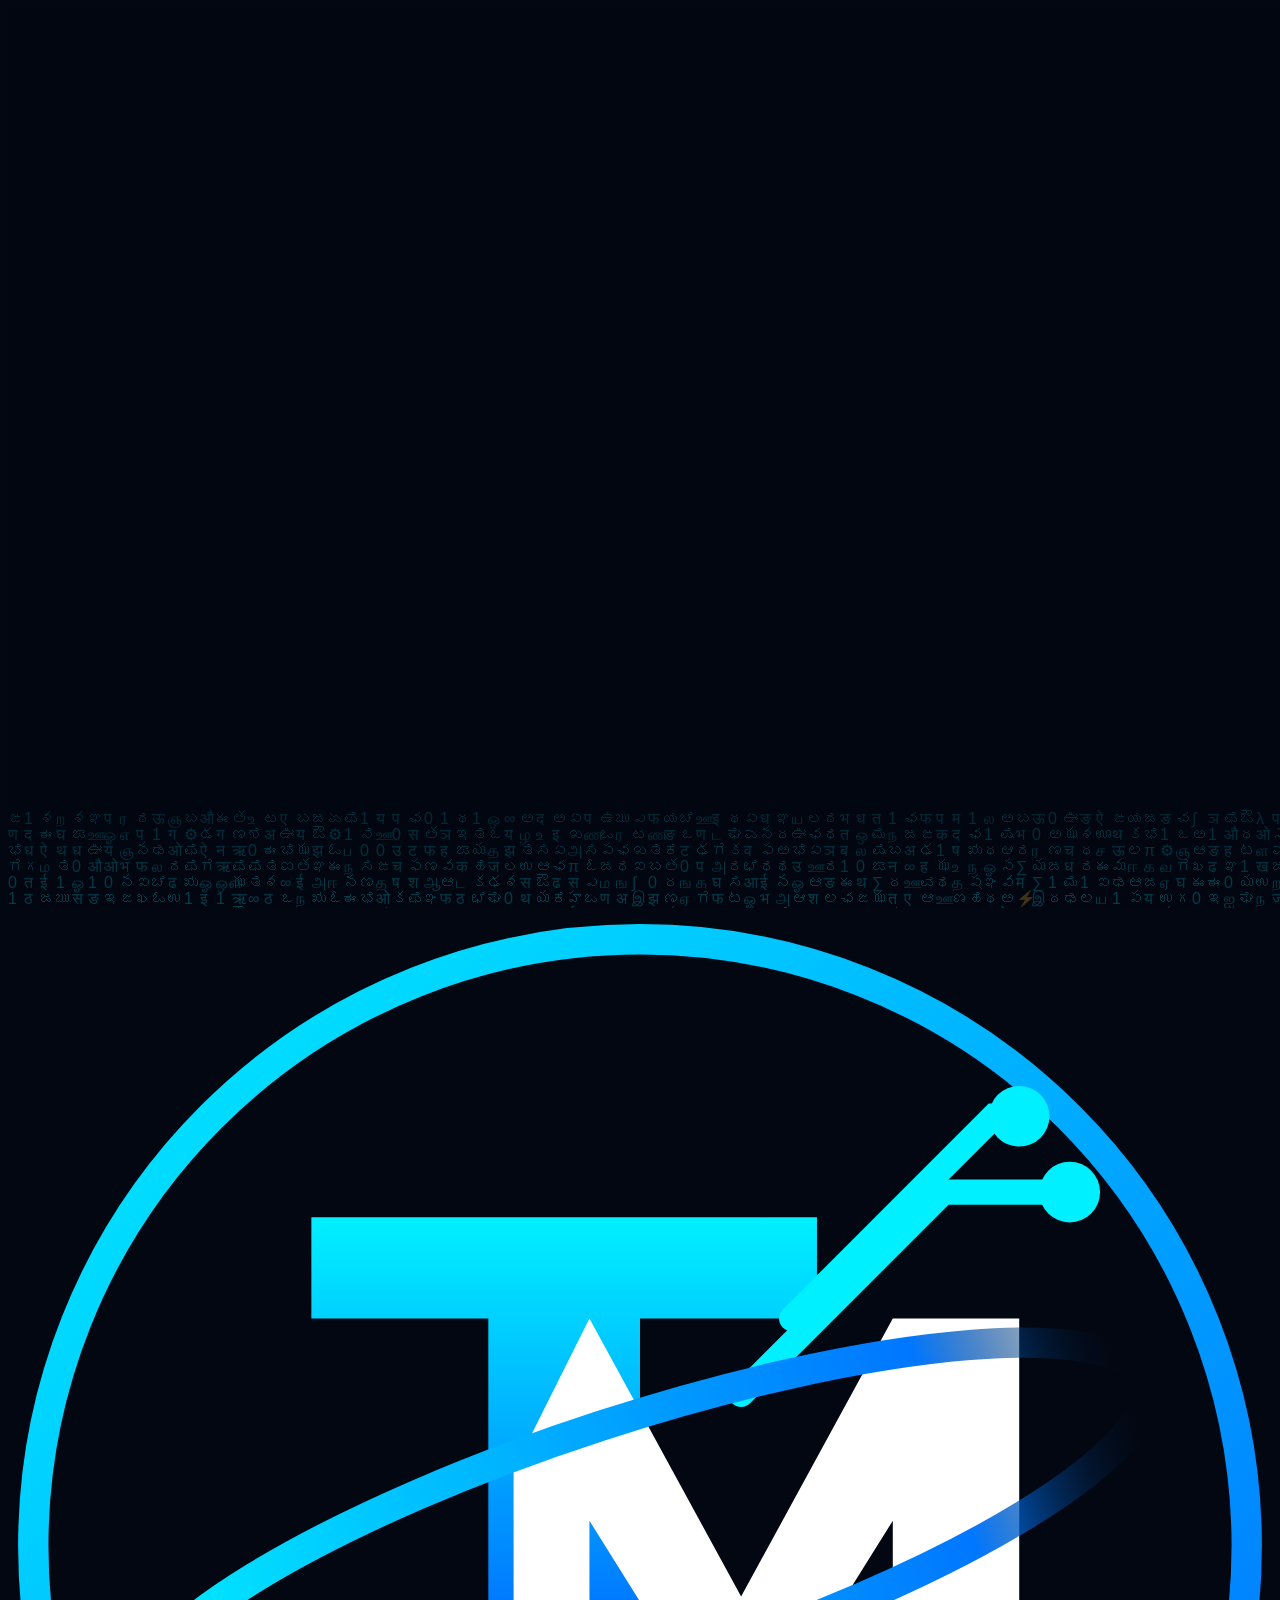
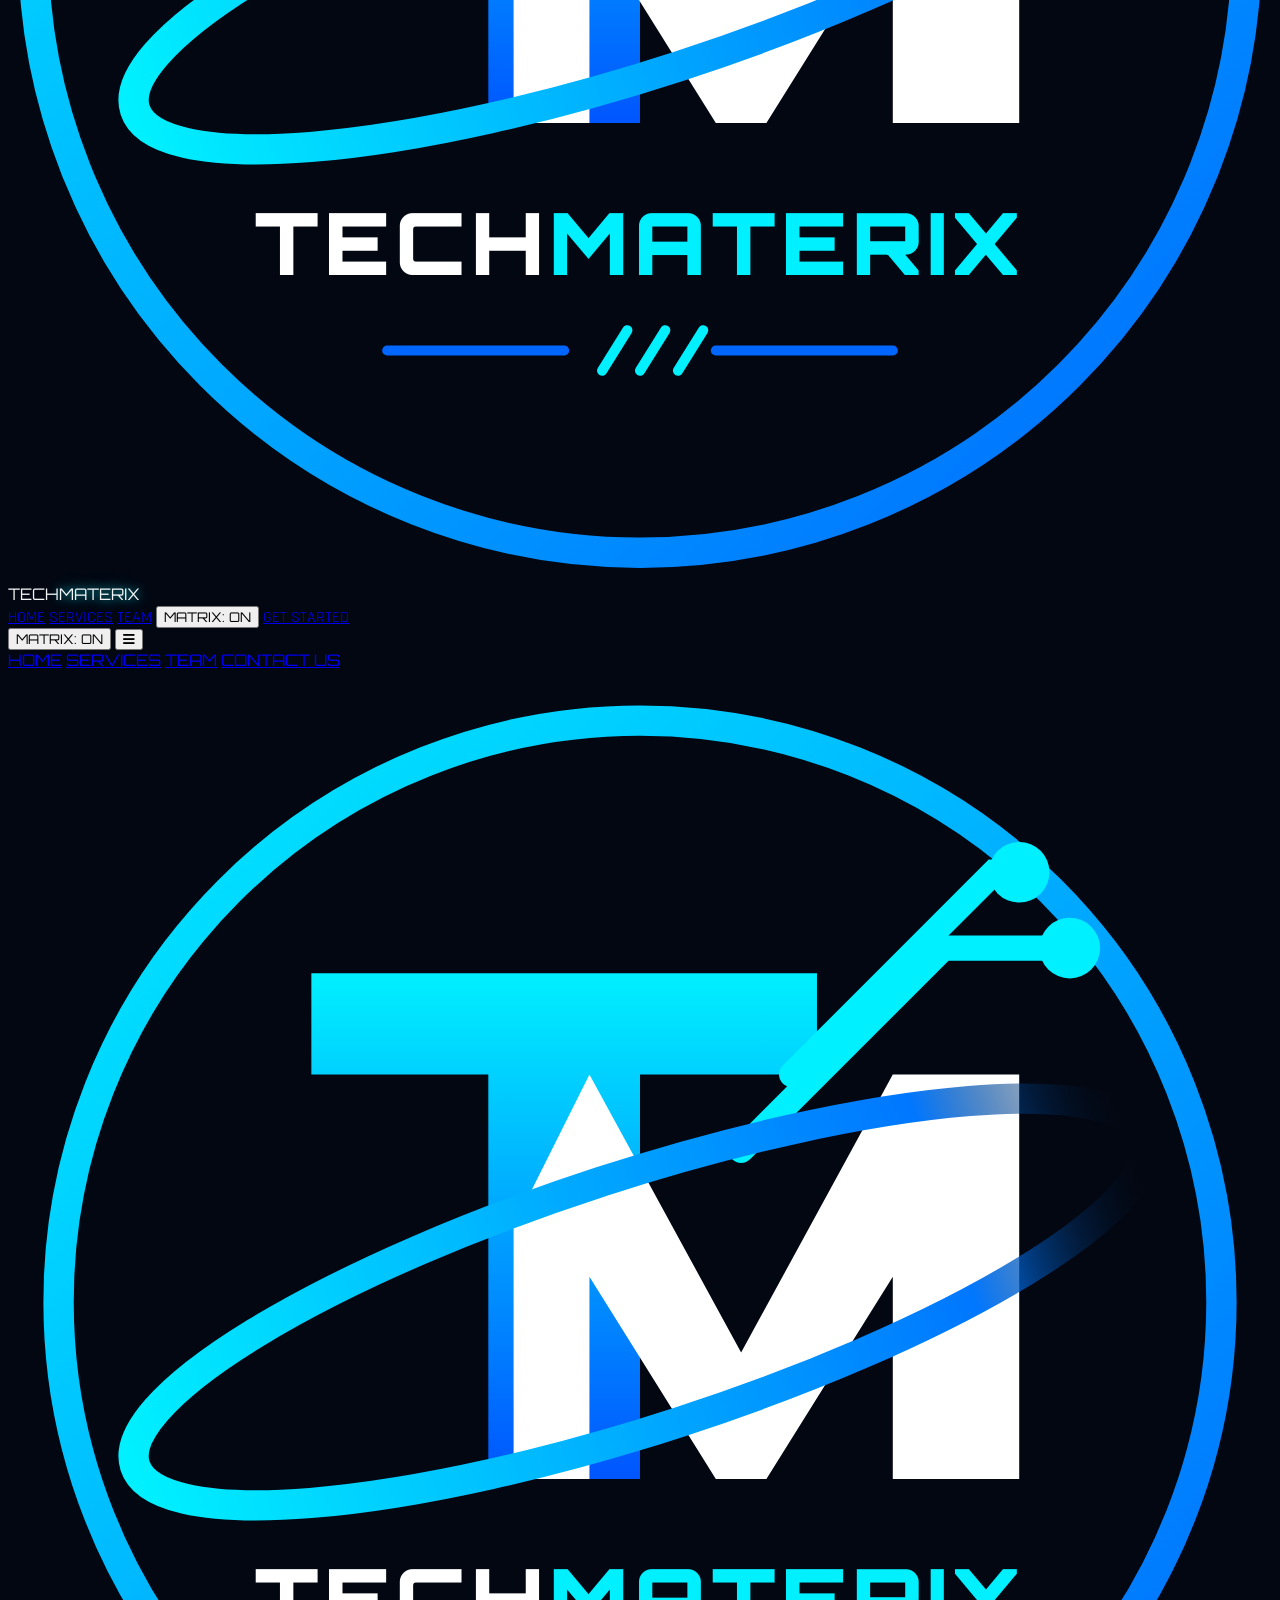
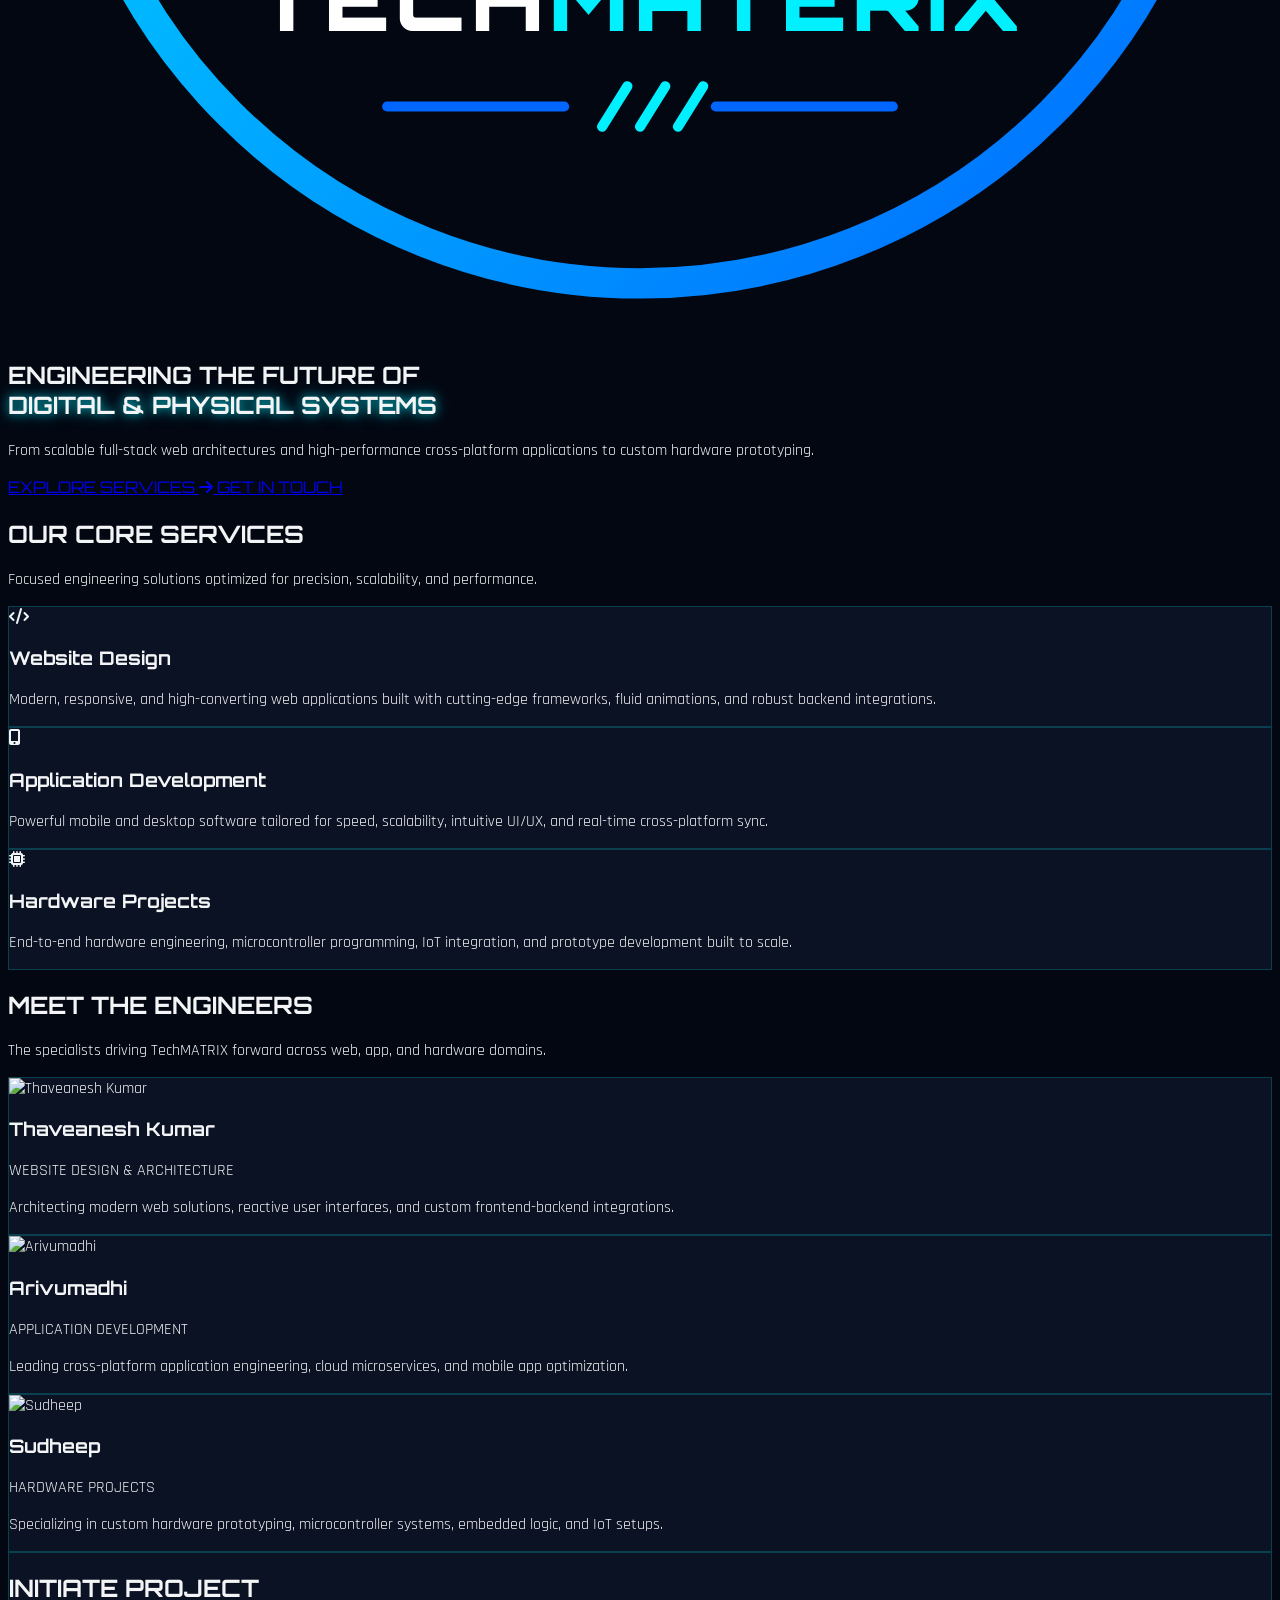
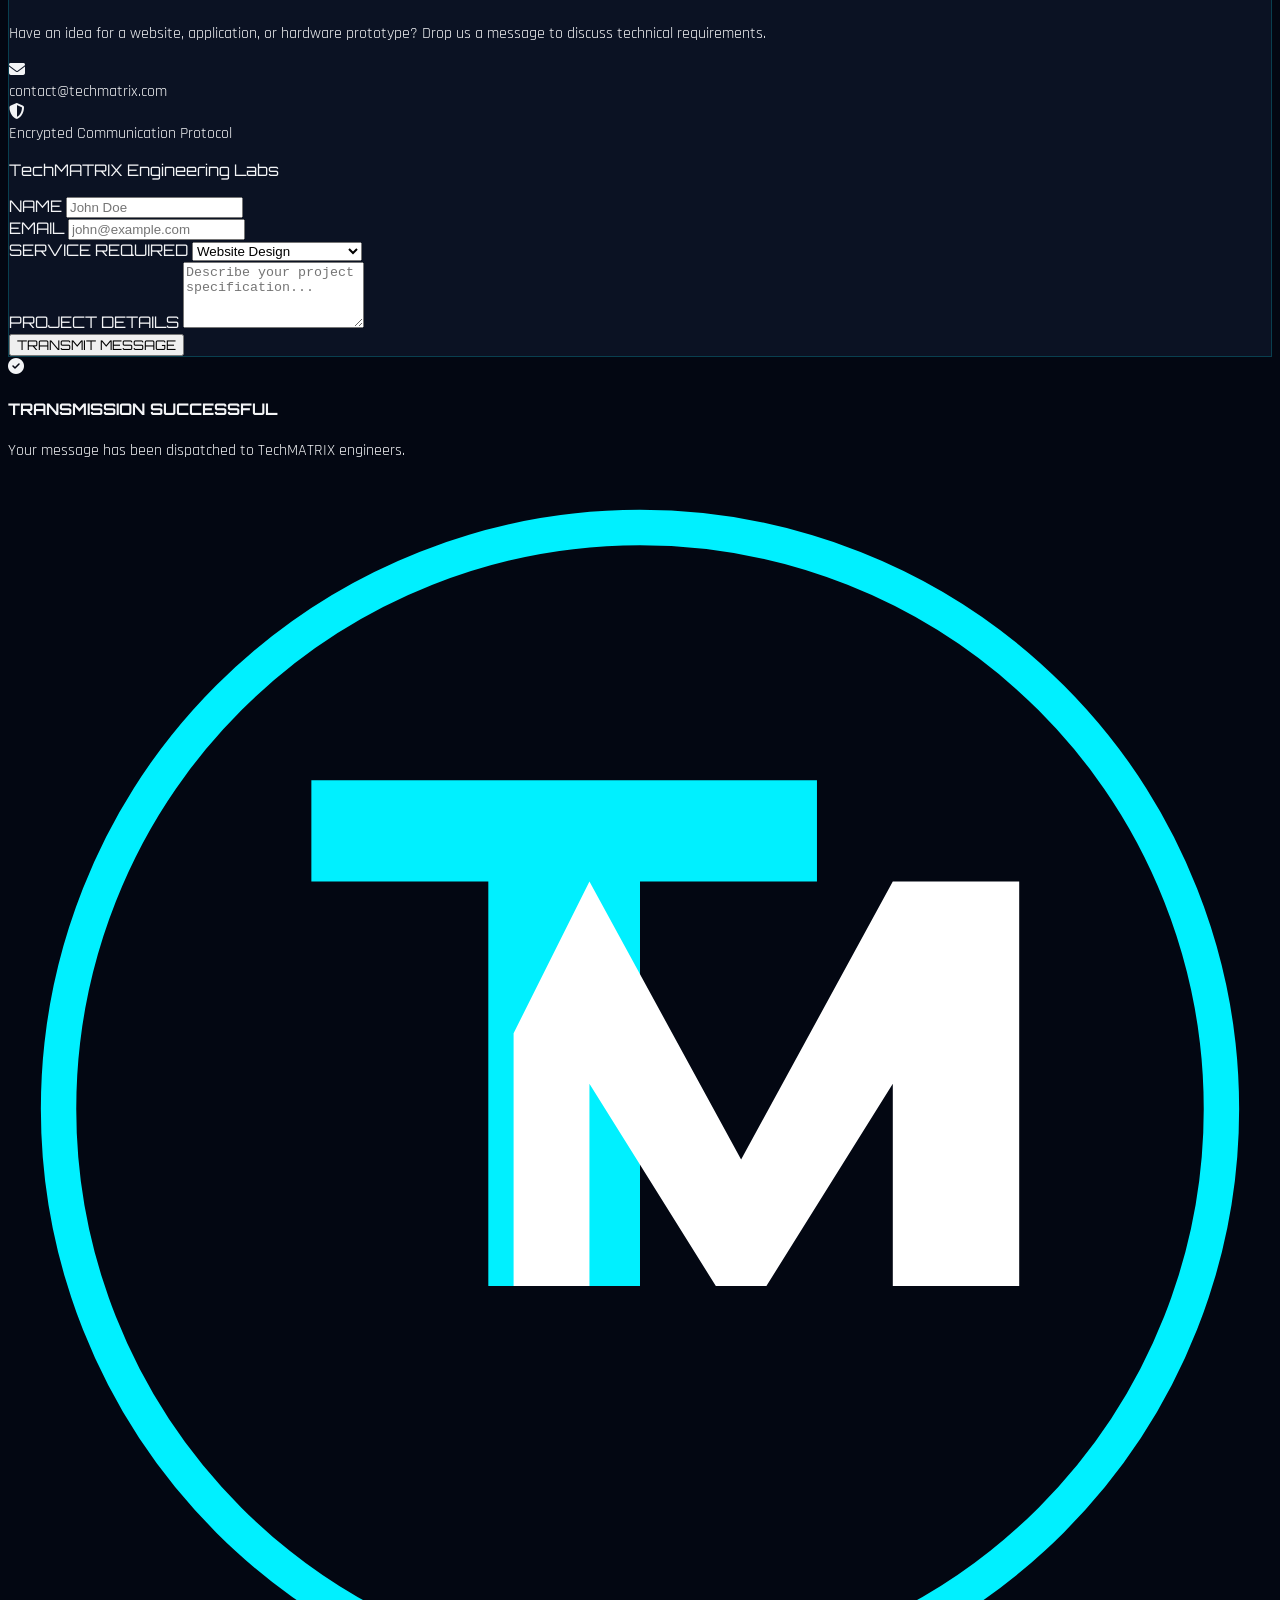
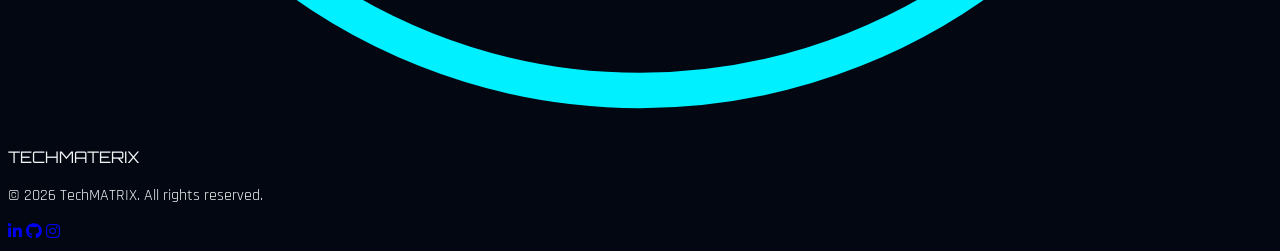
==== index.html @ 6db40509 "Add initial index.html for TechMATRIX website This commit adds a new HTML file for the TechMATRIX we" ====
<!DOCTYPE html>
<html lang="en" class="scroll-smooth">
<head>
    <meta charset="UTF-8">
    <meta name="viewport" content="width=device-width, initial-scale=1.0">
    <title>TechMATRIX | Next-Gen Engineering & Development</title>
    <!-- Tailwind CSS CDN -->
    <script src="https://cdn.tailwindcss.com"></script>
    <!-- FontAwesome CDN -->
    <link rel="stylesheet" href="https://cdnjs.cloudflare.com/ajax/libs/font-awesome/6.4.0/css/all.min.css">
    <!-- Anime.js CDN -->
    <script src="https://cdnjs.cloudflare.com/ajax/libs/animejs/3.2.1/anime.min.js"></script>
    <style>
        @import url('https://fonts.googleapis.com/css2?family=Orbitron:wght@400;600;800;900&family=Rajdhani:wght@400;500;600;700&family=Noto+Sans+Tamil&family=Noto+Sans+Telugu&family=Noto+Sans+Kannada&family=Noto+Sans+Malayalam&family=Noto+Sans+Devanagari&display=swap');
        
        body { 
            font-family: 'Rajdhani', sans-serif; 
            background-color: #030712;
            color: #f3f4f6;
            overflow-x: hidden;
        }
        
        .font-orbitron {
            font-family: 'Orbitron', sans-serif;
        }

        /* Neon Glow Utility Classes */
        .neon-glow-cyan {
            box-shadow: 0 0 20px rgba(0, 240, 255, 0.4), inset 0 0 10px rgba(0, 240, 255, 0.2);
        }
        .neon-glow-blue {
            box-shadow: 0 0 25px rgba(0, 102, 255, 0.5);
        }
        .neon-text-cyan {
            text-shadow: 0 0 10px rgba(0, 240, 255, 0.7), 0 0 20px rgba(0, 240, 255, 0.4);
        }

        /* Glassmorphism Card Style */
        .cyber-card {
            background: rgba(15, 23, 42, 0.75);
            backdrop-filter: blur(16px);
            -webkit-backdrop-filter: blur(16px);
            border: 1px solid rgba(0, 240, 255, 0.2);
            transition: all 0.4s cubic-bezier(0.175, 0.885, 0.32, 1.275);
        }
        .cyber-card:hover {
            border-color: rgba(0, 240, 255, 0.6);
            transform: translateY(-8px) scale(1.02);
            box-shadow: 0 10px 30px -10px rgba(0, 240, 255, 0.3);
        }

        /* Cursor Particle Trail styling */
        .cursor-particle {
            position: fixed;
            pointer-events: none;
            border-radius: 50%;
            background: #00f0ff;
            box-shadow: 0 0 10px #00f0ff, 0 0 20px #0066ff;
            z-index: 9999;
        }

        /* Custom Notification Box styling */
        #custom-alert {
            transition: all 0.3s ease-in-out;
        }
    </style>
</head>
<body class="bg-slate-950 text-slate-100 relative selection:bg-cyan-500 selection:text-black">

    <!-- Multilingual Indic Canvas Background for Matrix Rain -->
    <canvas id="matrix-canvas" class="fixed top-0 left-0 w-full h-full pointer-events-none z-0 opacity-25 transition-opacity duration-500"></canvas>

    <!-- Header Navigation Bar -->
    <nav class="fixed w-full z-50 bg-slate-950/80 backdrop-blur-xl border-b border-cyan-900/40">
        <div class="max-w-7xl mx-auto px-4 sm:px-6 lg:px-8">
            <div class="flex justify-between h-20 items-center">
                
                <!-- Brand Logo & Name (Using exact SVG vector logo matching image) -->
                <div class="flex items-center gap-3 group cursor-pointer" onclick="window.scrollTo({top: 0, behavior: 'smooth'})">
                    <div class="w-12 h-12 rounded-full overflow-hidden group-hover:scale-105 transition duration-300">
                        <svg class="w-full h-full transform group-hover:rotate-6 transition duration-500" viewBox="0 0 500 500" fill="none" xmlns="http://www.w3.org/2000/svg">
                            <!-- Outer Glowing Gradient Ring -->
                            <circle cx="250" cy="250" r="240" fill="#030712" stroke="url(#cyan-blue-grad)" stroke-width="12" />
                            <!-- T Character -->
                            <path d="M 120 120 H 320 V 160 H 250 V 320 H 190 V 160 H 120 Z" fill="url(#blue-cyan-vert)" />
                            <!-- M Character -->
                            <path d="M 230 160 L 290 270 L 350 160 H 400 V 320 H 350 V 240 L 300 320 H 280 L 230 240 V 320 H 200 V 220 Z" fill="#FFFFFF" />
                            <!-- Circuit Traces top-right -->
                            <path d="M 290 190 L 370 110 H 420" stroke="#00f0ff" stroke-width="10" stroke-linecap="round"/>
                            <circle cx="420" cy="110" r="12" fill="#00f0ff" />
                            <path d="M 310 160 L 390 80 H 400" stroke="#00f0ff" stroke-width="10" stroke-linecap="round"/>
                            <circle cx="400" cy="80" r="12" fill="#00f0ff" />
                            <!-- Orbit Ring -->
                            <ellipse cx="250" cy="250" rx="210" ry="50" fill="none" stroke="url(#orbit-grad)" stroke-width="12" transform="rotate(-18 250 250)" stroke-linecap="round" />
                            <!-- Text TECHMATERIX -->
                            <text x="250" y="380" font-family="'Orbitron', sans-serif" font-weight="900" font-size="34" text-anchor="middle" letter-spacing="2">
                                <tspan fill="#FFFFFF">TECH</tspan><tspan fill="#00f0ff">MATERIX</tspan>
                            </text>
                            <!-- Bottom Underline with /// -->
                            <path d="M 150 410 H 220 M 280 410 H 350" stroke="#0066ff" stroke-width="4" stroke-linecap="round"/>
                            <path d="M 235 418 L 245 402 M 250 418 L 260 402 M 265 418 L 275 402" stroke="#00f0ff" stroke-width="4" stroke-linecap="round"/>
                            <defs>
                                <linearGradient id="cyan-blue-grad" x1="0%" y1="0%" x2="100%" y2="100%">
                                    <stop offset="0%" stop-color="#00f0ff" />
                                    <stop offset="100%" stop-color="#0066ff" />
                                </linearGradient>
                                <linearGradient id="blue-cyan-vert" x1="0%" y1="0%" x2="0%" y2="100%">
                                    <stop offset="0%" stop-color="#00f0ff" />
                                    <stop offset="100%" stop-color="#0055ff" />
                                </linearGradient>
                                <linearGradient id="orbit-grad" x1="0%" y1="0%" x2="100%" y2="0%">
                                    <stop offset="0%" stop-color="#00f0ff" />
                                    <stop offset="80%" stop-color="#0077ff" />
                                    <stop offset="100%" stop-color="transparent" />
                                </linearGradient>
                            </defs>
                        </svg>
                    </div>
                    <span class="text-2xl font-orbitron font-extrabold tracking-wider text-white">
                        TECH<span class="text-transparent bg-clip-text bg-gradient-to-r from-cyan-400 to-blue-500 neon-text-cyan">MATERIX</span>
                    </span>
                </div>

                <!-- Desktop Navigation Menu -->
                <div class="hidden md:flex space-x-6 items-center font-medium tracking-wider">
                    <a href="#home" class="text-slate-300 hover:text-cyan-400 transition">HOME</a>
                    <a href="#services" class="text-slate-300 hover:text-cyan-400 transition">SERVICES</a>
                    <a href="#team" class="text-slate-300 hover:text-cyan-400 transition">TEAM</a>
                    
                    <!-- Matrix Toggle Switch (Top Right Navigation) -->
                    <button id="matrix-toggle-btn" class="px-3.5 py-1.5 rounded-full border border-cyan-500/50 bg-cyan-950/30 text-xs font-orbitron font-semibold text-cyan-300 flex items-center gap-2 hover:bg-cyan-500/20 transition shadow-sm shadow-cyan-500/30">
                        <span id="matrix-dot" class="w-2 h-2 rounded-full bg-cyan-400 animate-ping"></span>
                        <span id="matrix-status-text">MATRIX: ON</span>
                    </button>

                    <a href="#contact" class="relative inline-flex items-center justify-center p-0.5 overflow-hidden text-sm font-bold rounded-full group bg-gradient-to-r from-cyan-500 to-blue-600 group-hover:from-cyan-400 group-hover:to-blue-500 text-white shadow-lg shadow-cyan-500/20 hover:shadow-cyan-500/50 transition">
                        <span class="relative px-6 py-2.5 transition-all ease-in duration-75 bg-slate-950 rounded-full group-hover:bg-opacity-0">
                            GET STARTED
                        </span>
                    </a>
                </div>

                <!-- Mobile Menu Icon -->
                <div class="md:hidden flex items-center gap-3">
                    <button id="mobile-matrix-toggle" class="px-2.5 py-1 rounded-full border border-cyan-500/40 text-xs font-orbitron text-cyan-400">
                        <span id="mobile-matrix-status">MATRIX: ON</span>
                    </button>
                    <button id="mobile-menu-btn" class="text-cyan-400 focus:outline-none p-2">
                        <i class="fas fa-bars text-2xl"></i>
                    </button>
                </div>
            </div>
        </div>

        <!-- Mobile Navigation Menu -->
        <div id="mobile-menu" class="hidden md:hidden bg-slate-950/95 border-b border-cyan-900/40 px-6 py-6 space-y-4 font-orbitron">
            <a href="#home" class="block text-slate-300 hover:text-cyan-400">HOME</a>
            <a href="#services" class="block text-slate-300 hover:text-cyan-400">SERVICES</a>
            <a href="#team" class="block text-slate-300 hover:text-cyan-400">TEAM</a>
            <a href="#contact" class="block text-cyan-400 font-bold">CONTACT US</a>
        </div>
    </nav>

    <!-- Hero Section -->
    <section id="home" class="relative pt-36 pb-24 min-h-screen flex items-center justify-center overflow-hidden z-10">
        <div class="max-w-7xl mx-auto px-4 sm:px-6 lg:px-8 text-center relative z-10">
            
            <!-- Neon Monogram Badge Graphic (Identical to Brand Badge Logo) -->
            <div class="hero-anime-el mb-8 inline-block">
                <div class="relative w-44 h-44 sm:w-56 sm:h-56 mx-auto rounded-full p-1 bg-gradient-to-tr from-cyan-400 via-blue-600 to-cyan-300 shadow-2xl shadow-cyan-500/40 animate-pulse">
                    <div class="w-full h-full rounded-full bg-slate-950 flex items-center justify-center overflow-hidden p-3">
                        <svg class="w-full h-full" viewBox="0 0 500 500" fill="none" xmlns="http://www.w3.org/2000/svg">
                            <!-- Background Inner Glow -->
                            <circle cx="250" cy="250" r="230" fill="#030712" stroke="url(#hero-cyan-blue)" stroke-width="12" />
                            <!-- Bold T -->
                            <path d="M 120 120 H 320 V 160 H 250 V 320 H 190 V 160 H 120 Z" fill="url(#hero-blue-cyan)" />
                            <!-- White Faceted M -->
                            <path d="M 230 160 L 290 270 L 350 160 H 400 V 320 H 350 V 240 L 300 320 H 280 L 230 240 V 320 H 200 V 220 Z" fill="#FFFFFF" />
                            <!-- Circuit Node Traces -->
                            <path d="M 290 190 L 370 110 H 420" stroke="#00f0ff" stroke-width="10" stroke-linecap="round"/>
                            <circle cx="420" cy="110" r="12" fill="#00f0ff" />
                            <path d="M 310 160 L 390 80 H 400" stroke="#00f0ff" stroke-width="10" stroke-linecap="round"/>
                            <circle cx="400" cy="80" r="12" fill="#00f0ff" />
                            <!-- Orbit Ring -->
                            <ellipse cx="250" cy="250" rx="210" ry="50" fill="none" stroke="url(#hero-orbit)" stroke-width="12" transform="rotate(-18 250 250)" stroke-linecap="round" />
                            <!-- Brand Text -->
                            <text x="250" y="380" font-family="'Orbitron', sans-serif" font-weight="900" font-size="34" text-anchor="middle" letter-spacing="2">
                                <tspan fill="#FFFFFF">TECH</tspan><tspan fill="#00f0ff">MATERIX</tspan>
                            </text>
                            <!-- Underline /// -->
                            <path d="M 150 410 H 220 M 280 410 H 350" stroke="#0066ff" stroke-width="4" stroke-linecap="round"/>
                            <path d="M 235 418 L 245 402 M 250 418 L 260 402 M 265 418 L 275 402" stroke="#00f0ff" stroke-width="4" stroke-linecap="round"/>
                            <defs>
                                <linearGradient id="hero-cyan-blue" x1="0%" y1="0%" x2="100%" y2="100%">
                                    <stop offset="0%" stop-color="#00f0ff" />
                                    <stop offset="100%" stop-color="#0066ff" />
                                </linearGradient>
                                <linearGradient id="hero-blue-cyan" x1="0%" y1="0%" x2="0%" y2="100%">
                                    <stop offset="0%" stop-color="#00f0ff" />
                                    <stop offset="100%" stop-color="#0055ff" />
                                </linearGradient>
                                <linearGradient id="hero-orbit" x1="0%" y1="0%" x2="100%" y2="0%">
                                    <stop offset="0%" stop-color="#00f0ff" />
                                    <stop offset="80%" stop-color="#0077ff" />
                                    <stop offset="100%" stop-color="transparent" />
                                </linearGradient>
                            </defs>
                        </svg>
                    </div>
                </div>
            </div>

            <h1 class="hero-anime-el text-4xl sm:text-6xl md:text-7xl font-orbitron font-black tracking-tight mb-6 leading-tight">
                ENGINEERING THE FUTURE OF <br>
                <span class="text-transparent bg-clip-text bg-gradient-to-r from-cyan-400 via-blue-400 to-cyan-200 neon-text-cyan">
                    DIGITAL & PHYSICAL SYSTEMS
                </span>
            </h1>

            <p class="hero-anime-el text-lg sm:text-2xl text-slate-400 max-w-3xl mx-auto mb-10 font-normal leading-relaxed">
                From scalable full-stack web architectures and high-performance cross-platform applications to custom hardware prototyping.
            </p>

            <div class="hero-anime-el flex flex-col sm:flex-row justify-center gap-6">
                <a href="#services" class="px-8 py-4 rounded-full font-orbitron font-bold text-sm bg-gradient-to-r from-cyan-500 to-blue-600 text-white hover:from-cyan-400 hover:to-blue-500 transform hover:scale-105 transition shadow-lg shadow-cyan-500/30">
                    EXPLORE SERVICES <i class="fas fa-arrow-right ml-2"></i>
                </a>
                <a href="#contact" class="px-8 py-4 rounded-full font-orbitron font-bold text-sm border border-cyan-500/50 text-cyan-400 hover:bg-cyan-500/10 hover:border-cyan-400 transition">
                    GET IN TOUCH
                </a>
            </div>
        </div>
    </section>

    <!-- Core Services Section -->
    <section id="services" class="py-28 relative z-10 border-t border-slate-900">
        <div class="max-w-7xl mx-auto px-4 sm:px-6 lg:px-8">
            <div class="text-center mb-20 section-title">
                <h2 class="text-3xl sm:text-5xl font-orbitron font-extrabold text-white mb-4">
                    OUR <span class="text-cyan-400">CORE SERVICES</span>
                </h2>
                <div class="w-24 h-1 bg-gradient-to-r from-cyan-500 to-blue-600 mx-auto rounded-full mb-4"></div>
                <p class="text-slate-400 text-lg max-w-2xl mx-auto">
                    Focused engineering solutions optimized for precision, scalability, and performance.
                </p>
            </div>

            <div class="grid grid-cols-1 md:grid-cols-3 gap-10">
                <!-- 1. Website Design -->
                <div class="service-card cyber-card p-10 rounded-2xl relative overflow-hidden group">
                    <div class="w-16 h-16 rounded-xl bg-gradient-to-br from-cyan-500/20 to-blue-500/10 border border-cyan-500/30 flex items-center justify-center text-cyan-400 text-2xl mb-8 group-hover:scale-110 transition duration-300">
                        <i class="fas fa-code"></i>
                    </div>
                    <h3 class="text-2xl font-orbitron font-bold text-white mb-4">Website Design</h3>
                    <p class="text-slate-400 leading-relaxed text-base">
                        Modern, responsive, and high-converting web applications built with cutting-edge frameworks, fluid animations, and robust backend integrations.
                    </p>
                </div>

                <!-- 2. Application Development -->
                <div class="service-card cyber-card p-10 rounded-2xl relative overflow-hidden group">
                    <div class="w-16 h-16 rounded-xl bg-gradient-to-br from-cyan-500/20 to-blue-500/10 border border-cyan-500/30 flex items-center justify-center text-cyan-400 text-2xl mb-8 group-hover:scale-110 transition duration-300">
                        <i class="fas fa-mobile-screen-button"></i>
                    </div>
                    <h3 class="text-2xl font-orbitron font-bold text-white mb-4">Application Development</h3>
                    <p class="text-slate-400 leading-relaxed text-base">
                        Powerful mobile and desktop software tailored for speed, scalability, intuitive UI/UX, and real-time cross-platform sync.
                    </p>
                </div>

                <!-- 3. Hardware Projects -->
                <div class="service-card cyber-card p-10 rounded-2xl relative overflow-hidden group">
                    <div class="w-16 h-16 rounded-xl bg-gradient-to-br from-cyan-500/20 to-blue-500/10 border border-cyan-500/30 flex items-center justify-center text-cyan-400 text-2xl mb-8 group-hover:scale-110 transition duration-300">
                        <i class="fas fa-microchip"></i>
                    </div>
                    <h3 class="text-2xl font-orbitron font-bold text-white mb-4">Hardware Projects</h3>
                    <p class="text-slate-400 leading-relaxed text-base">
                        End-to-end hardware engineering, microcontroller programming, IoT integration, and prototype development built to scale.
                    </p>
                </div>
            </div>
        </div>
    </section>

    <!-- Engineering Team Section -->
    <section id="team" class="py-28 relative z-10 bg-slate-900/40 border-t border-slate-900">
        <div class="max-w-7xl mx-auto px-4 sm:px-6 lg:px-8">
            <div class="text-center mb-20 section-title">
                <h2 class="text-3xl sm:text-5xl font-orbitron font-extrabold text-white mb-4">
                    MEET THE <span class="text-cyan-400">ENGINEERS</span>
                </h2>
                <div class="w-24 h-1 bg-gradient-to-r from-cyan-500 to-blue-600 mx-auto rounded-full mb-4"></div>
                <p class="text-slate-400 text-lg max-w-2xl mx-auto">
                    The specialists driving TechMATRIX forward across web, app, and hardware domains.
                </p>
            </div>

            <div class="grid grid-cols-1 md:grid-cols-3 gap-10">
                <!-- 1. Thaveanesh Kumar -->
                <div class="team-card cyber-card p-8 rounded-2xl text-center">
                    <div class="w-32 h-32 mx-auto rounded-full p-1 bg-gradient-to-tr from-cyan-400 to-blue-600 mb-6 relative">
                        <img src="https://api.dicebear.com/7.x/bottts/svg?seed=Thaveanesh&backgroundColor=0f172a" alt="Thaveanesh Kumar" class="w-full h-full rounded-full bg-slate-900 object-cover">
                    </div>
                    <h3 class="text-xl font-orbitron font-bold text-white mb-2">Thaveanesh Kumar</h3>
                    <p class="text-cyan-400 font-semibold mb-4 text-sm tracking-widest">WEBSITE DESIGN & ARCHITECTURE</p>
                    <p class="text-slate-400 text-sm leading-relaxed">
                        Architecting modern web solutions, reactive user interfaces, and custom frontend-backend integrations.
                    </p>
                </div>

                <!-- 2. Arivumadhi -->
                <div class="team-card cyber-card p-8 rounded-2xl text-center">
                    <div class="w-32 h-32 mx-auto rounded-full p-1 bg-gradient-to-tr from-cyan-400 to-blue-600 mb-6 relative">
                        <img src="https://api.dicebear.com/7.x/bottts/svg?seed=Arivumadhi&backgroundColor=0f172a" alt="Arivumadhi" class="w-full h-full rounded-full bg-slate-900 object-cover">
                    </div>
                    <h3 class="text-xl font-orbitron font-bold text-white mb-2">Arivumadhi</h3>
                    <p class="text-cyan-400 font-semibold mb-4 text-sm tracking-widest">APPLICATION DEVELOPMENT</p>
                    <p class="text-slate-400 text-sm leading-relaxed">
                        Leading cross-platform application engineering, cloud microservices, and mobile app optimization.
                    </p>
                </div>

                <!-- 3. Sudheep -->
                <div class="team-card cyber-card p-8 rounded-2xl text-center">
                    <div class="w-32 h-32 mx-auto rounded-full p-1 bg-gradient-to-tr from-cyan-400 to-blue-600 mb-6 relative">
                        <img src="https://api.dicebear.com/7.x/bottts/svg?seed=Sudheep&backgroundColor=0f172a" alt="Sudheep" class="w-full h-full rounded-full bg-slate-900 object-cover">
                    </div>
                    <h3 class="text-xl font-orbitron font-bold text-white mb-2">Sudheep</h3>
                    <p class="text-cyan-400 font-semibold mb-4 text-sm tracking-widest">HARDWARE PROJECTS</p>
                    <p class="text-slate-400 text-sm leading-relaxed">
                        Specializing in custom hardware prototyping, microcontroller systems, embedded logic, and IoT setups.
                    </p>
                </div>
            </div>
        </div>
    </section>

    <!-- Contact Section -->
    <section id="contact" class="py-28 relative z-10 border-t border-slate-900">
        <div class="max-w-7xl mx-auto px-4 sm:px-6 lg:px-8">
            <div class="cyber-card rounded-3xl overflow-hidden border border-cyan-500/30 grid grid-cols-1 lg:grid-cols-2">
                
                <div class="p-10 lg:p-14 bg-gradient-to-br from-slate-900 via-slate-950 to-cyan-950/40 flex flex-col justify-between">
                    <div>
                        <h2 class="text-3xl sm:text-4xl font-orbitron font-extrabold text-white mb-6">
                            INITIATE <span class="text-cyan-400">PROJECT</span>
                        </h2>
                        <p class="text-slate-400 text-lg mb-10 leading-relaxed">
                            Have an idea for a website, application, or hardware prototype? Drop us a message to discuss technical requirements.
                        </p>

                        <div class="space-y-6">
                            <div class="flex items-center gap-4">
                                <div class="w-12 h-12 rounded-xl bg-cyan-500/10 border border-cyan-500/30 flex items-center justify-center text-cyan-400">
                                    <i class="fas fa-envelope text-lg"></i>
                                </div>
                                <span class="text-slate-300 font-mono text-base">contact@techmatrix.com</span>
                            </div>
                            <div class="flex items-center gap-4">
                                <div class="w-12 h-12 rounded-xl bg-cyan-500/10 border border-cyan-500/30 flex items-center justify-center text-cyan-400">
                                    <i class="fas fa-shield-halved text-lg"></i>
                                </div>
                                <span class="text-slate-300 font-mono text-base">Encrypted Communication Protocol</span>
                            </div>
                        </div>
                    </div>

                    <div class="mt-12 pt-8 border-t border-slate-800">
                        <p class="text-xs text-slate-500 uppercase tracking-widest font-orbitron">TechMATRIX Engineering Labs</p>
                    </div>
                </div>

                <div class="p-10 lg:p-14 bg-slate-950/80">
                    <form id="contact-form" class="space-y-6">
                        <div>
                            <label class="block text-xs font-orbitron text-slate-400 mb-2 tracking-wider">NAME</label>
                            <input type="text" required class="w-full px-4 py-3 rounded-lg bg-slate-900 border border-slate-800 text-white focus:outline-none focus:border-cyan-400 focus:ring-1 focus:ring-cyan-400 transition" placeholder="John Doe">
                        </div>
                        <div>
                            <label class="block text-xs font-orbitron text-slate-400 mb-2 tracking-wider">EMAIL</label>
                            <input type="email" required class="w-full px-4 py-3 rounded-lg bg-slate-900 border border-slate-800 text-white focus:outline-none focus:border-cyan-400 focus:ring-1 focus:ring-cyan-400 transition" placeholder="john@example.com">
                        </div>
                        <div>
                            <label class="block text-xs font-orbitron text-slate-400 mb-2 tracking-wider">SERVICE REQUIRED</label>
                            <select class="w-full px-4 py-3 rounded-lg bg-slate-900 border border-slate-800 text-slate-300 focus:outline-none focus:border-cyan-400 focus:ring-1 focus:ring-cyan-400 transition">
                                <option>Website Design</option>
                                <option>Application Development</option>
                                <option>Hardware Projects</option>
                            </select>
                        </div>
                        <div>
                            <label class="block text-xs font-orbitron text-slate-400 mb-2 tracking-wider">PROJECT DETAILS</label>
                            <textarea rows="4" required class="w-full px-4 py-3 rounded-lg bg-slate-900 border border-slate-800 text-white focus:outline-none focus:border-cyan-400 focus:ring-1 focus:ring-cyan-400 transition" placeholder="Describe your project specification..."></textarea>
                        </div>
                        <button type="submit" class="w-full py-4 rounded-lg font-orbitron font-bold text-sm bg-gradient-to-r from-cyan-500 to-blue-600 text-white hover:from-cyan-400 hover:to-blue-500 transition shadow-lg shadow-cyan-500/20">
                            TRANSMIT MESSAGE
                        </button>
                    </form>
                </div>
            </div>
        </div>
    </section>

    <!-- Custom Floating Alert Notification (Replaces alert()) -->
    <div id="custom-alert" class="fixed bottom-6 right-6 hidden z-50 p-4 rounded-xl bg-slate-900 border border-cyan-400 text-cyan-300 shadow-2xl shadow-cyan-500/30 flex items-center gap-3">
        <i class="fas fa-circle-check text-xl"></i>
        <div>
            <h4 class="font-orbitron font-bold text-sm text-white">TRANSMISSION SUCCESSFUL</h4>
            <p class="text-xs text-slate-300">Your message has been dispatched to TechMATRIX engineers.</p>
        </div>
    </div>

    <!-- Footer -->
    <footer class="bg-slate-950 text-slate-500 py-12 border-t border-slate-900 relative z-10">
        <div class="max-w-7xl mx-auto px-4 sm:px-6 lg:px-8 text-center">
            <div class="flex items-center justify-center gap-3 mb-6">
                <div class="w-8 h-8 rounded-full">
                    <svg class="w-full h-full" viewBox="0 0 500 500" fill="none">
                        <circle cx="250" cy="250" r="230" fill="#030712" stroke="#00f0ff" stroke-width="14" />
                        <path d="M 120 120 H 320 V 160 H 250 V 320 H 190 V 160 H 120 Z" fill="#00f0ff" />
                        <path d="M 230 160 L 290 270 L 350 160 H 400 V 320 H 350 V 240 L 300 320 H 280 L 230 240 V 320 H 200 V 220 Z" fill="#FFFFFF" />
                    </svg>
                </div>
                <span class="text-lg font-orbitron font-bold text-white tracking-wider">TECH<span class="text-cyan-400">MATERIX</span></span>
            </div>
            <p class="text-sm mb-6">&copy; 2026 TechMATRIX. All rights reserved.</p>
            <div class="flex justify-center space-x-6 text-slate-400">
                <a href="#" class="hover:text-cyan-400 transition"><i class="fab fa-linkedin-in text-lg"></i></a>
                <a href="#" class="hover:text-cyan-400 transition"><i class="fab fa-github text-lg"></i></a>
                <a href="#" class="hover:text-cyan-400 transition"><i class="fab fa-instagram text-lg"></i></a>
            </div>
        </div>
    </footer>

    <!-- Interactive Scripts -->
    <script>
        // 1. Mobile Menu Toggle
        const menuBtn = document.getElementById('mobile-menu-btn');
        const mobileMenu = document.getElementById('mobile-menu');

        menuBtn.addEventListener('click', () => {
            mobileMenu.classList.toggle('hidden');
        });

        // Form Submit Custom Notification Box
        document.getElementById('contact-form').addEventListener('submit', (e) => {
            e.preventDefault();
            const alertBox = document.getElementById('custom-alert');
            alertBox.classList.remove('hidden');
            setTimeout(() => {
                alertBox.classList.add('hidden');
            }, 4000);
            e.target.reset();
        });

        // 2. Multilingual Matrix Rain Animation & ON/OFF Controls
        const canvas = document.getElementById('matrix-canvas');
        const ctx = canvas.getContext('2d');
        let isMatrixActive = true;
        let matrixInterval;

        function resizeCanvas() {
            canvas.width = window.innerWidth;
            canvas.height = window.innerHeight;
        }
        resizeCanvas();
        window.addEventListener('resize', resizeCanvas);

        const chars = 'அஆஇஈஉஊஎஏஐஒஓஔகஙசஞடணதநபமயரலவழளறன' + 
                      'అఆఇఈఉఊఋఎఏఐఒఓఔకఖగఘఙచఛజఝఞటఠడఢణతథదధనపఫబభమయరలవశషసహ' + 
                      'ಅಆಇಈಉಊಋಎಏಐಒಓಔಕಖಗಘಙಚಛಜಝಞಟಠಡಢಣತಥದಧನಪಫಬಭಮಯರಲವಶಷಸಹ' + 
                      'अआइईउऊऋएऐओऔकखगघङचछजझञटठडढणतथदधनपफबभमयरलवशषसह' + 
                      '011001010101∑∫λπ∞⚡⚙';

        const fontSize = 16;
        let columns = Math.floor(window.innerWidth / fontSize);
        let drops = Array(columns).fill(1);

        function drawMatrix() {
            ctx.fillStyle = 'rgba(3, 7, 18, 0.08)';
            ctx.fillRect(0, 0, canvas.width, canvas.height);

            ctx.fillStyle = '#00f0ff';
            ctx.font = `${fontSize}px sans-serif`;

            columns = Math.floor(canvas.width / fontSize);
            if(drops.length < columns) {
                while(drops.length < columns) drops.push(Math.floor(Math.random() * -100));
            }

            for (let i = 0; i < drops.length; i++) {
                const text = chars.charAt(Math.floor(Math.random() * chars.length));
                ctx.fillText(text, i * fontSize, drops[i] * fontSize);

                if (drops[i] * fontSize > canvas.height && Math.random() > 0.975) {
                    drops[i] = 0;
                }
                drops[i]++;
            }
        }

        function startMatrix() {
            if(!matrixInterval) {
                matrixInterval = setInterval(drawMatrix, 45);
            }
            canvas.style.opacity = "0.25";
        }

        function stopMatrix() {
            clearInterval(matrixInterval);
            matrixInterval = null;
            ctx.clearRect(0, 0, canvas.width, canvas.height);
            canvas.style.opacity = "0";
        }

        startMatrix();

        // Matrix Toggle Logic
        const toggleBtn = document.getElementById('matrix-toggle-btn');
        const dot = document.getElementById('matrix-dot');
        const statusText = document.getElementById('matrix-status-text');
        const mobileToggle = document.getElementById('mobile-matrix-toggle');
        const mobileStatus = document.getElementById('mobile-matrix-status');

        function toggleMatrixState() {
            isMatrixActive = !isMatrixActive;
            if (isMatrixActive) {
                startMatrix();
                dot.className = "w-2 h-2 rounded-full bg-cyan-400 animate-ping";
                statusText.innerText = "MATRIX: ON";
                mobileStatus.innerText = "MATRIX: ON";
            } else {
                stopMatrix();
                dot.className = "w-2 h-2 rounded-full bg-slate-600";
                statusText.innerText = "MATRIX: OFF";
                mobileStatus.innerText = "MATRIX: OFF";
            }
        }

        toggleBtn.addEventListener('click', toggleMatrixState);
        mobileToggle.addEventListener('click', toggleMatrixState);

        // 3. Anime.js Animations
        document.addEventListener('DOMContentLoaded', () => {
            anime({
                targets: '.hero-anime-el',
                translateY: [40, 0],
                opacity: [0, 1],
                delay: anime.stagger(150, {start: 200}),
                easing: 'easeOutQuad',
                duration: 1000
            });

            anime({
                targets: '.service-card',
                translateY: [60, 0],
                opacity: [0, 1],
                delay: anime.stagger(150, {start: 800}),
                easing: 'easeOutCubic',
                duration: 1000
            });
        });

        // 4. Cursor Particle Trail
        document.addEventListener('mousemove', (e) => {
            if (Math.random() < 0.25) {
                const particle = document.createElement('div');
                particle.className = 'cursor-particle';
                const size = Math.random() * 6 + 2;
                particle.style.width = `${size}px`;
                particle.style.height = `${size}px`;
                particle.style.left = `${e.clientX}px`;
                particle.style.top = `${e.clientY}px`;
                document.body.appendChild(particle);

                anime({
                    targets: particle,
                    scale: [1, 0],
                    opacity: [1, 0],
                    translateY: anime.random(-30, 30),
                    translateX: anime.random(-30, 30),
                    duration: 800,
                    easing: 'easeOutExpo',
                    complete: () => particle.remove()
                });
            }
        });
    </script>
</body>
</html>
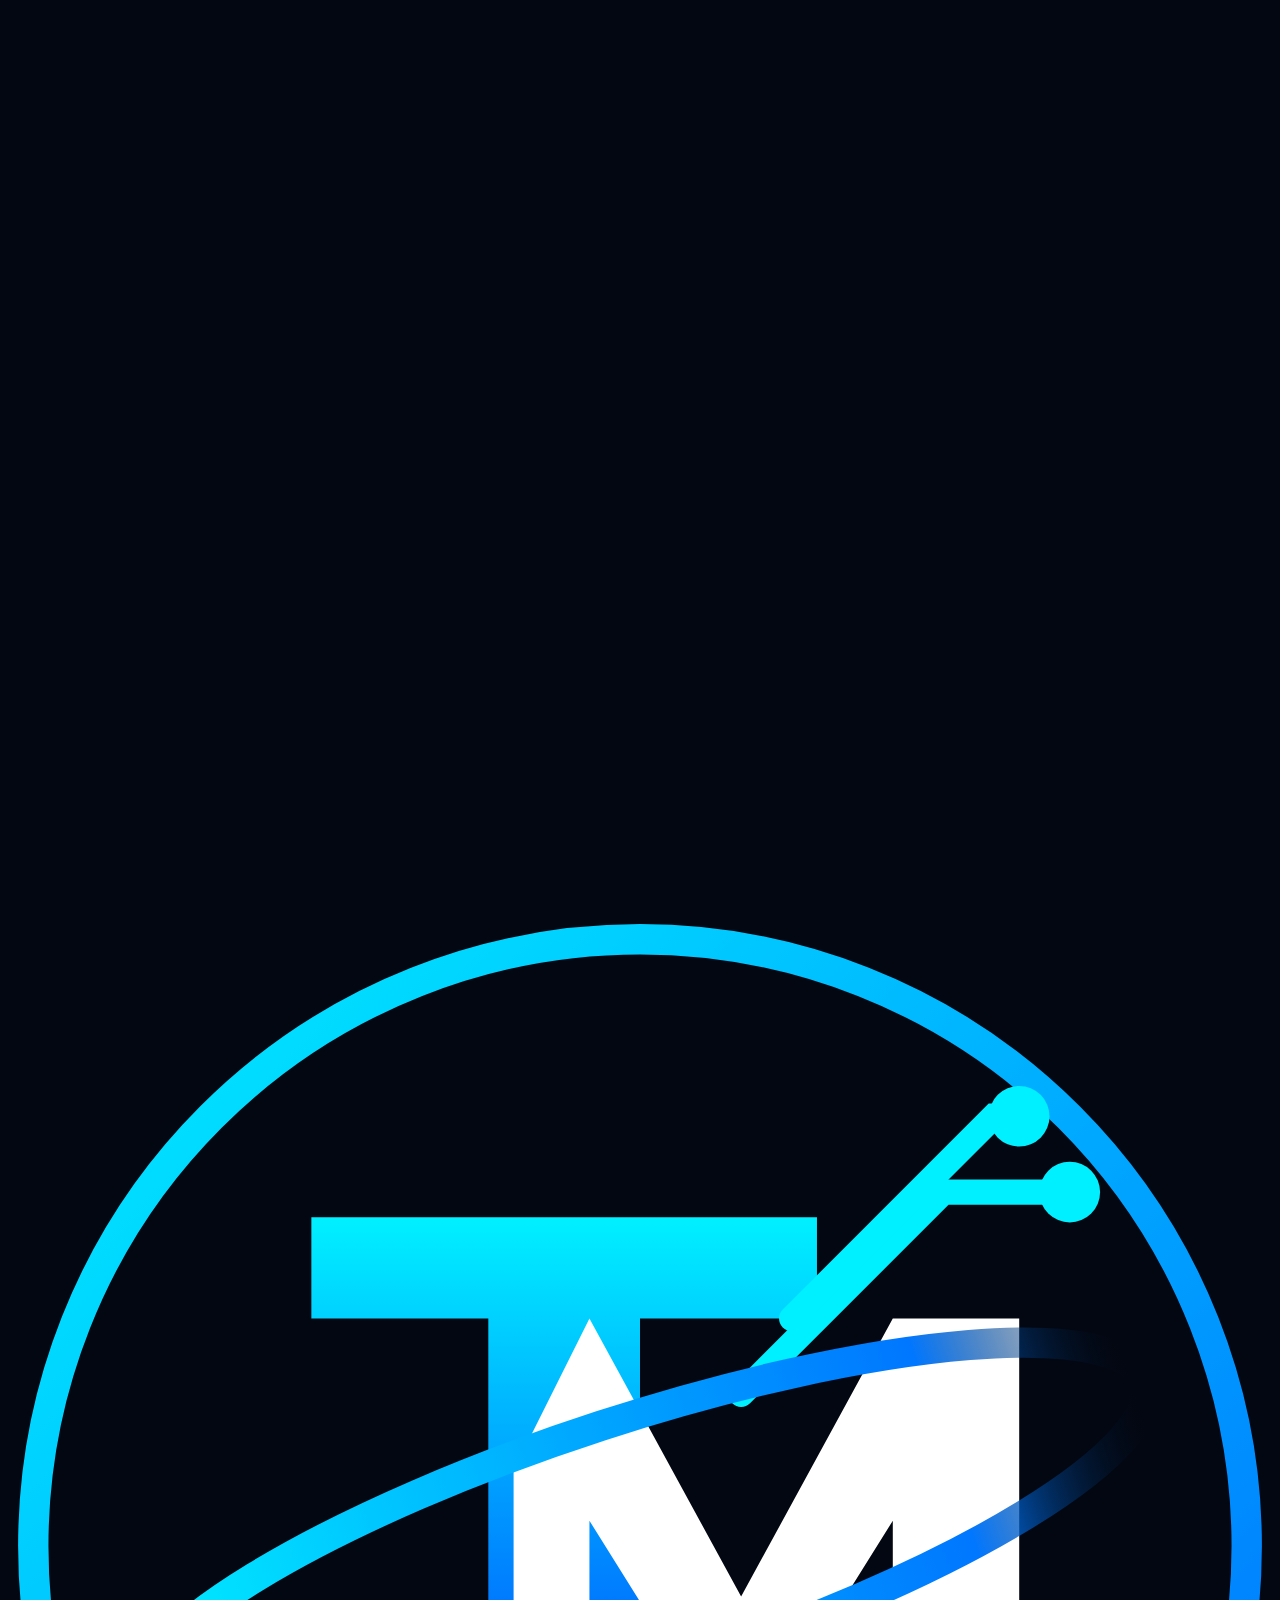
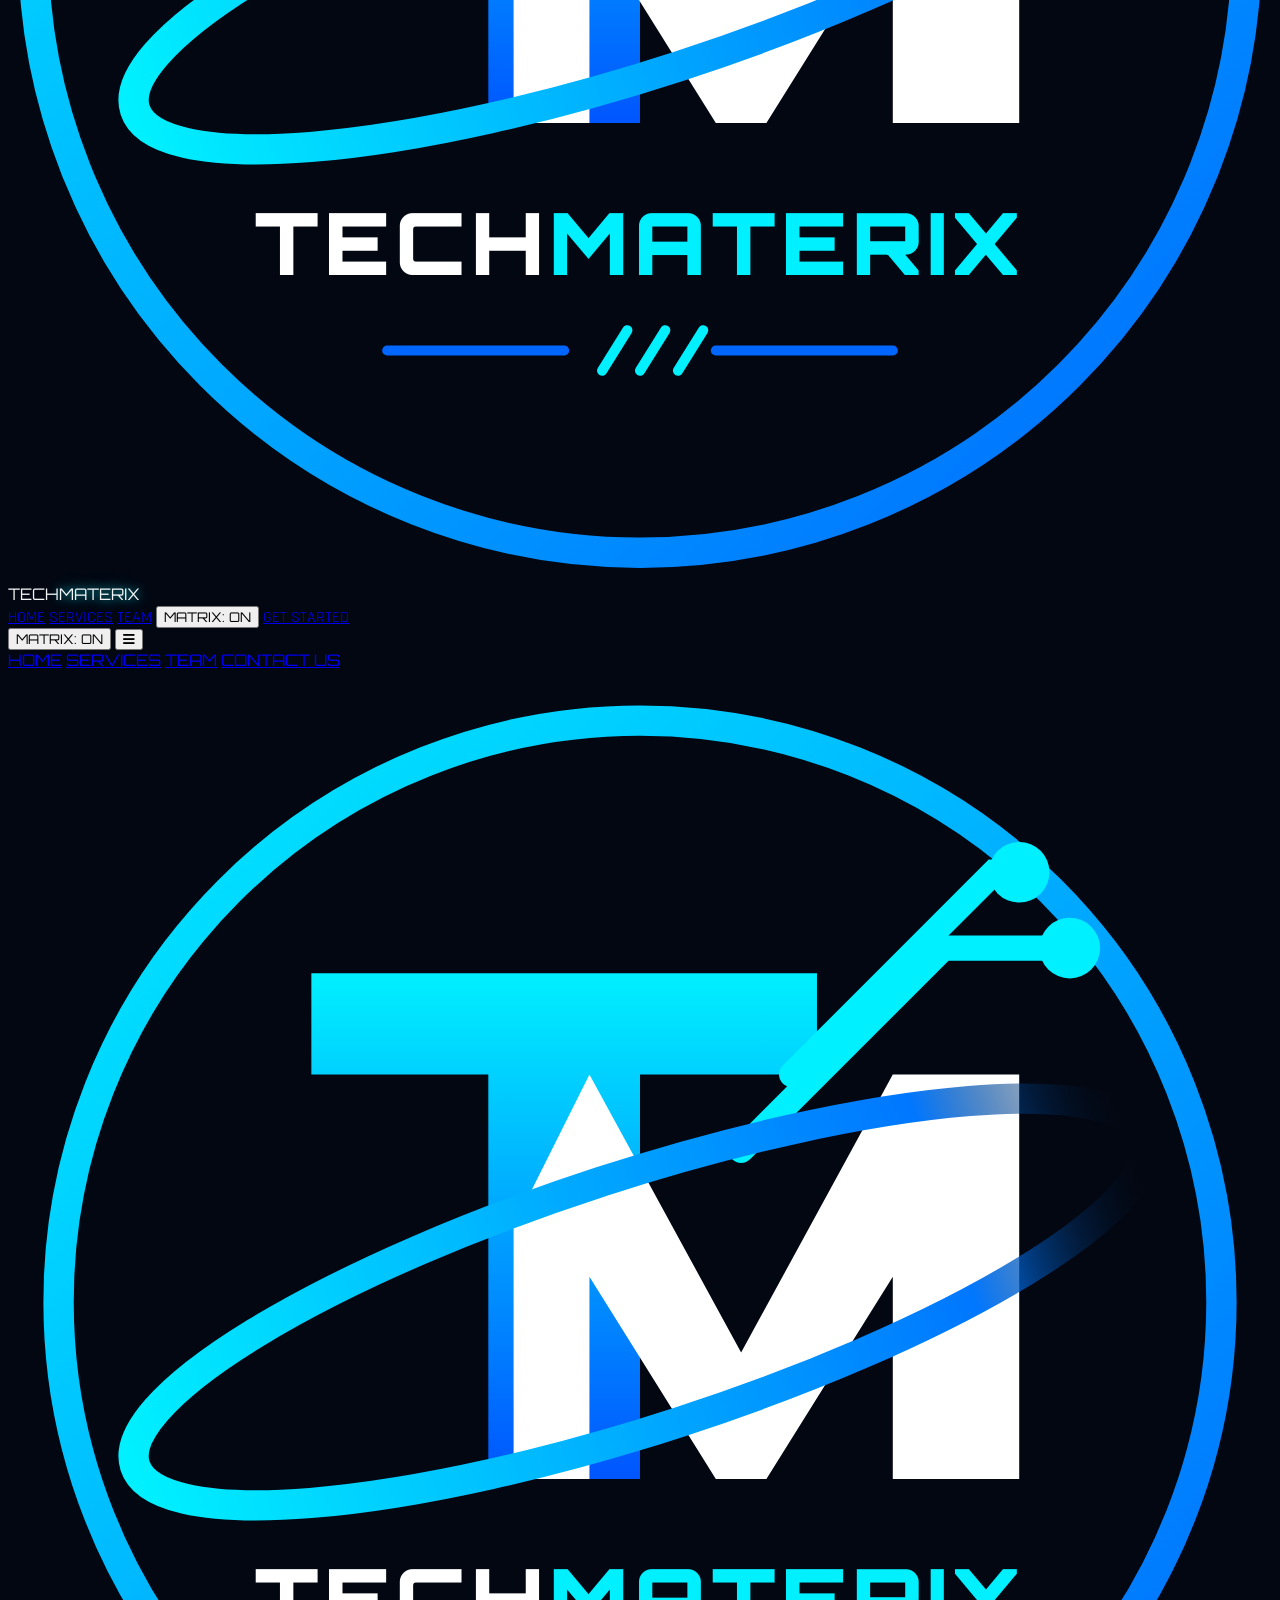
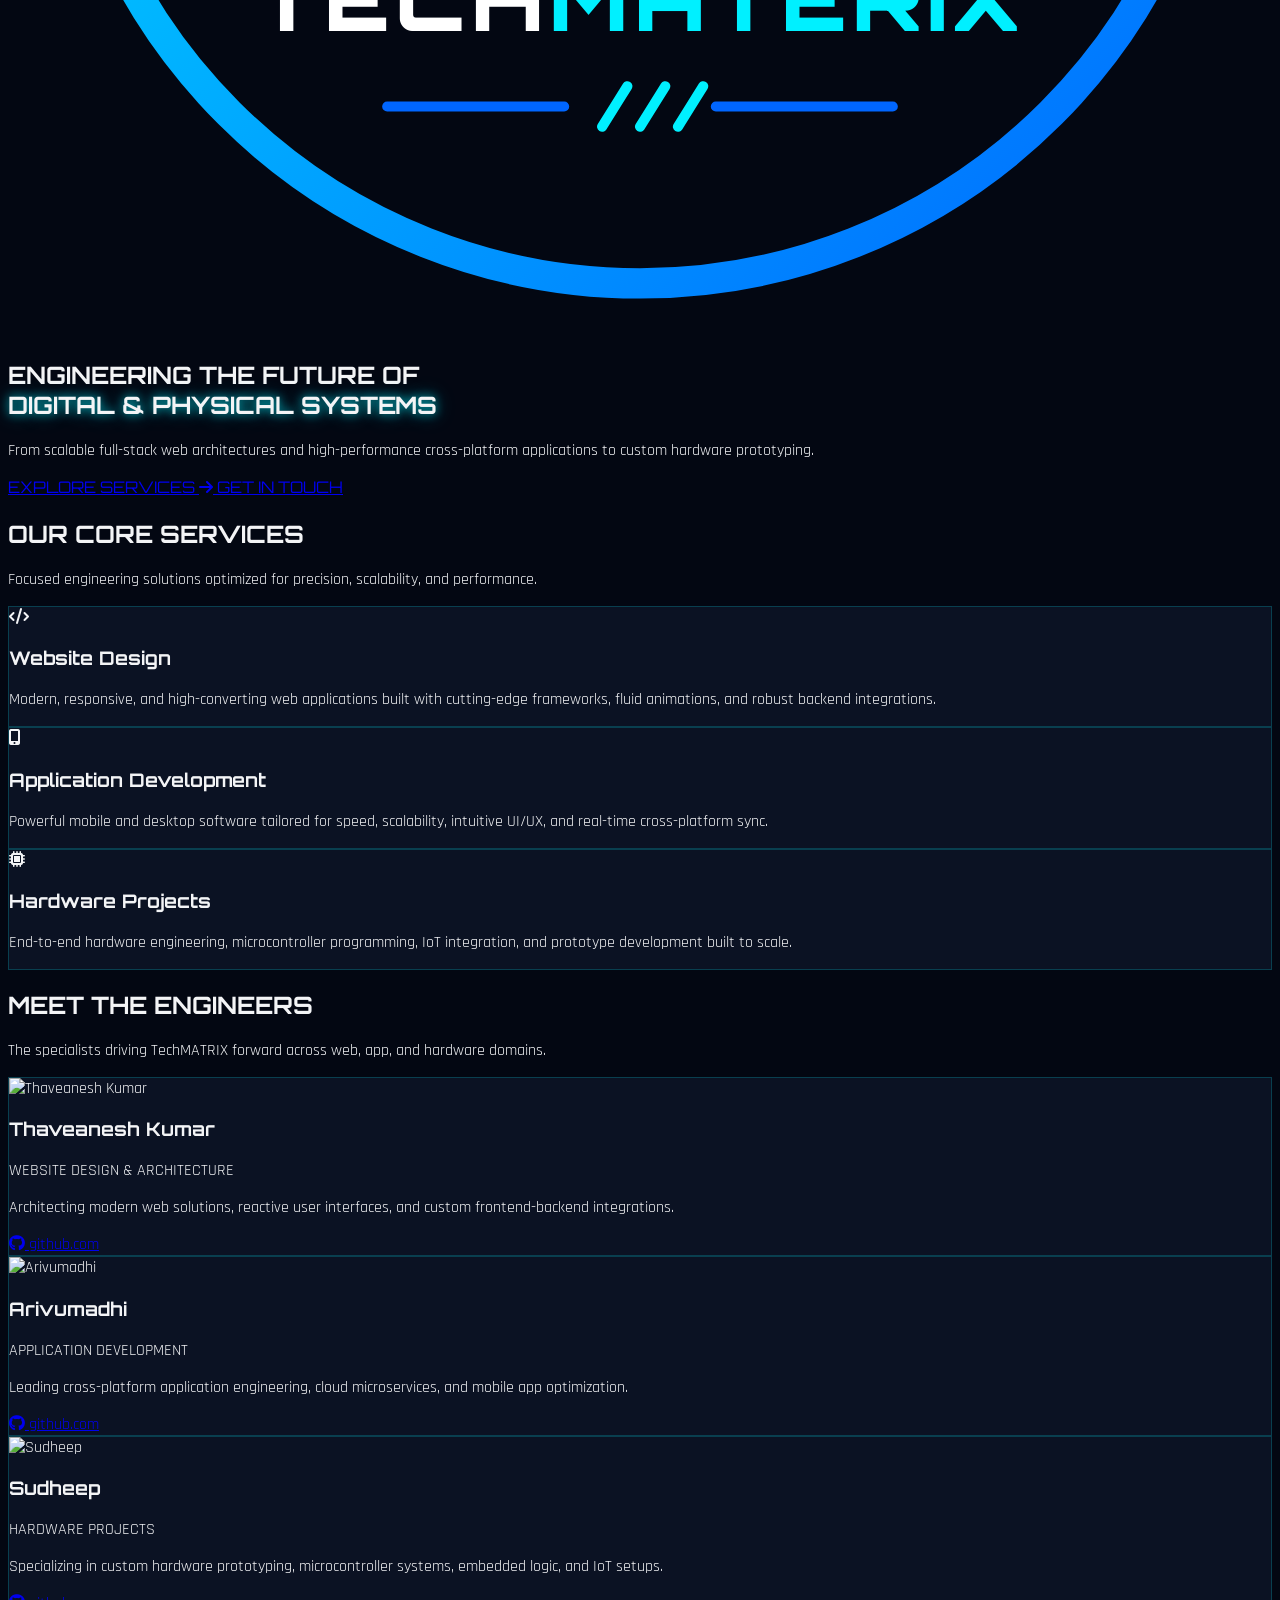
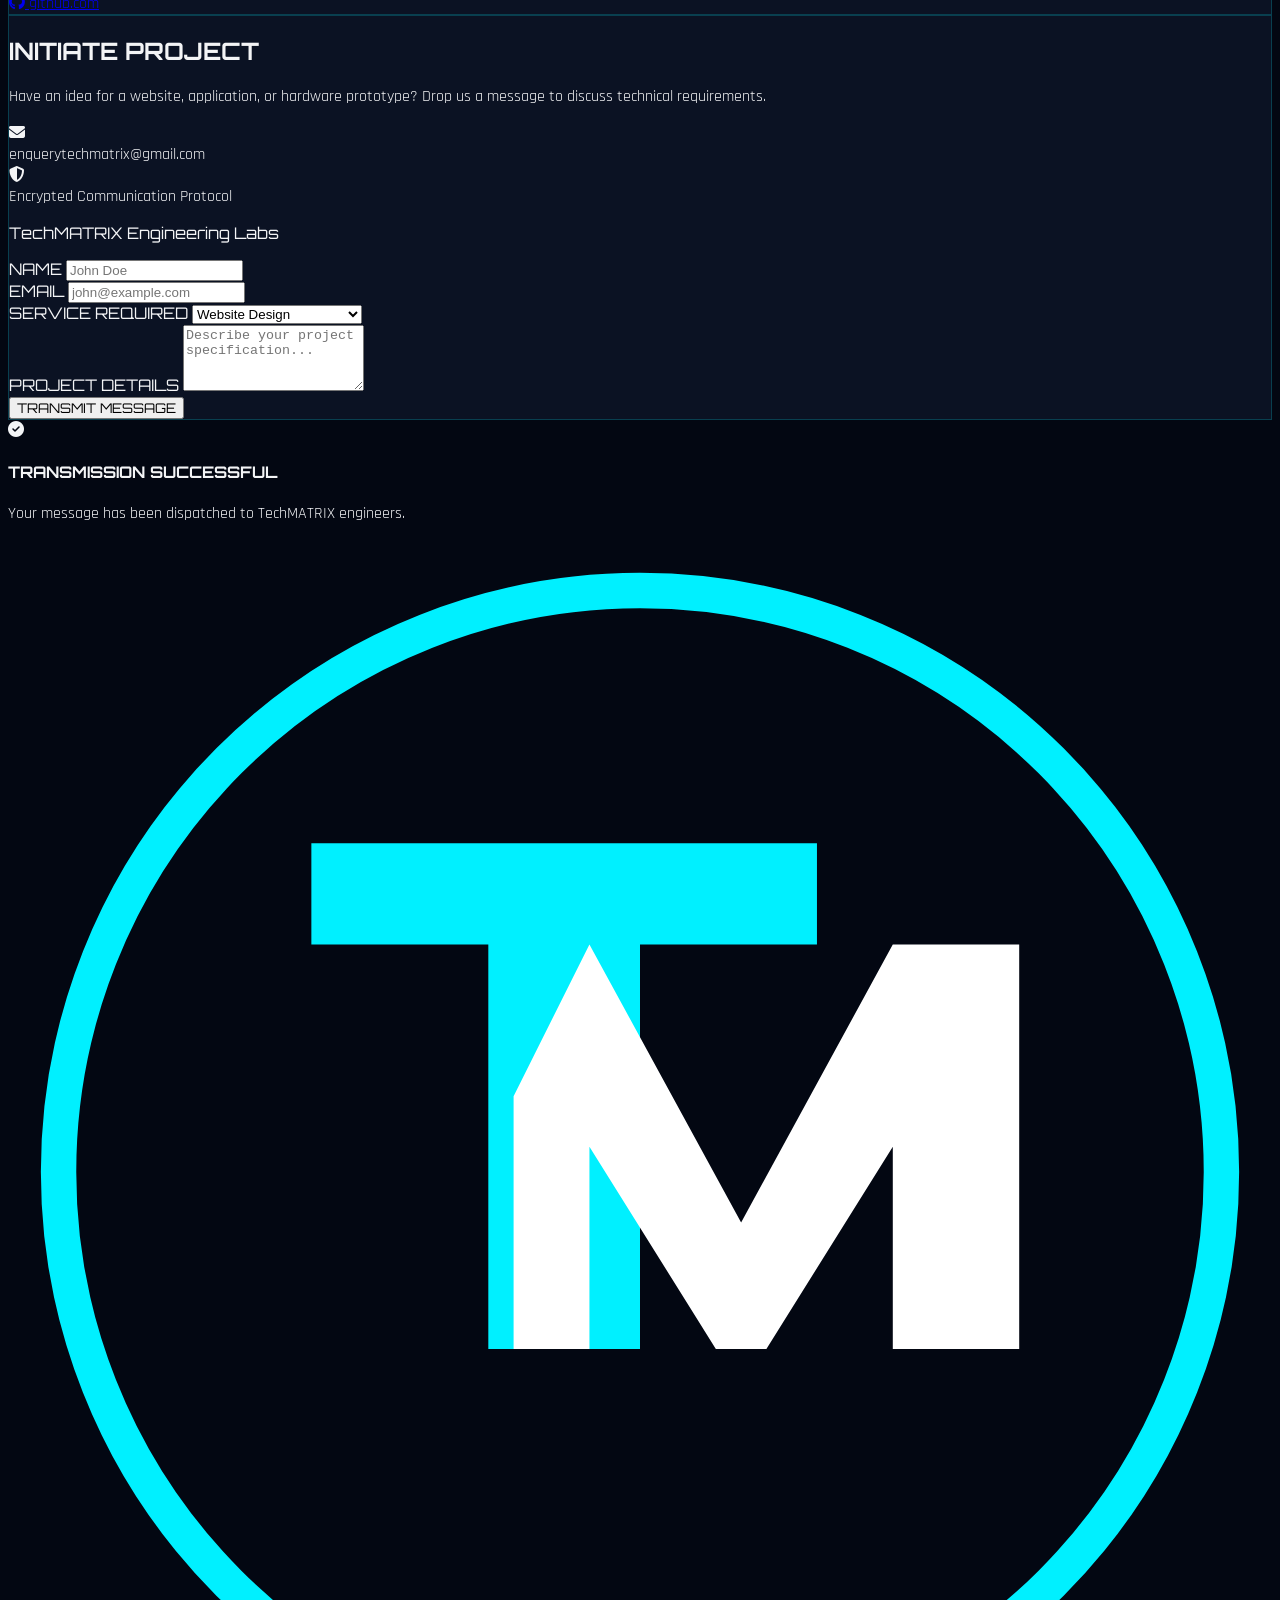
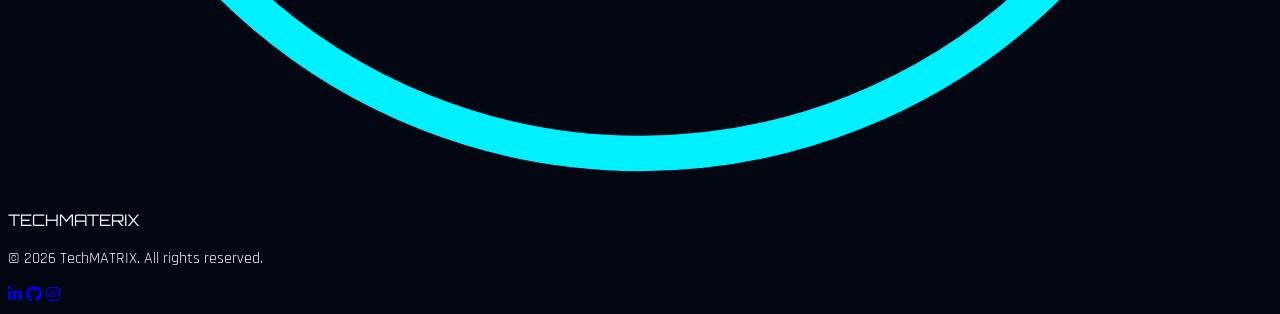
==== commit b4900f5c: "Refactor team member cards and update contact email Updated team member sections to include GitHub p" ====
--- a/index.html
+++ b/index.html
@@ -297,39 +297,66 @@
 
             <div class="grid grid-cols-1 md:grid-cols-3 gap-10">
                 <!-- 1. Thaveanesh Kumar -->
-                <div class="team-card cyber-card p-8 rounded-2xl text-center">
-                    <div class="w-32 h-32 mx-auto rounded-full p-1 bg-gradient-to-tr from-cyan-400 to-blue-600 mb-6 relative">
-                        <img src="https://api.dicebear.com/7.x/bottts/svg?seed=Thaveanesh&backgroundColor=0f172a" alt="Thaveanesh Kumar" class="w-full h-full rounded-full bg-slate-900 object-cover">
-                    </div>
-                    <h3 class="text-xl font-orbitron font-bold text-white mb-2">Thaveanesh Kumar</h3>
-                    <p class="text-cyan-400 font-semibold mb-4 text-sm tracking-widest">WEBSITE DESIGN & ARCHITECTURE</p>
-                    <p class="text-slate-400 text-sm leading-relaxed">
-                        Architecting modern web solutions, reactive user interfaces, and custom frontend-backend integrations.
-                    </p>
+                <div class="team-card cyber-card p-8 rounded-2xl text-center flex flex-col justify-between">
+                    <div>
+                        <div class="w-32 h-32 mx-auto rounded-full p-1 bg-gradient-to-tr from-cyan-400 to-blue-600 mb-6 relative">
+                            <img src="https://api.dicebear.com/7.x/bottts/svg?seed=Thaveanesh&backgroundColor=0f172a" alt="Thaveanesh Kumar" class="w-full h-full rounded-full bg-slate-900 object-cover">
+                        </div>
+                        <h3 class="text-xl font-orbitron font-bold text-white mb-2">Thaveanesh Kumar</h3>
+                        <p class="text-cyan-400 font-semibold mb-4 text-sm tracking-widest">WEBSITE DESIGN & ARCHITECTURE</p>
+                        <p class="text-slate-400 text-sm leading-relaxed mb-6">
+                            Architecting modern web solutions, reactive user interfaces, and custom frontend-backend integrations.
+                        </p>
+                    </div>
+                    <!-- GitHub Profile Link -->
+                    <div class="pt-4 border-t border-slate-800/80">
+                        <a href="https://github.com/thaveanesh-kumar-t" target="_blank" rel="noopener noreferrer" class="inline-flex items-center gap-2 text-slate-400 hover:text-cyan-400 transition-colors duration-300 group/github text-sm font-medium">
+                            <i class="fab fa-github text-xl group-hover/github:scale-110 transition-transform duration-300"></i>
+                            <span class="group-hover/github:underline font-mono">github.com</span>
+                        </a>
+                    </div>
                 </div>
 
                 <!-- 2. Arivumadhi -->
-                <div class="team-card cyber-card p-8 rounded-2xl text-center">
-                    <div class="w-32 h-32 mx-auto rounded-full p-1 bg-gradient-to-tr from-cyan-400 to-blue-600 mb-6 relative">
-                        <img src="https://api.dicebear.com/7.x/bottts/svg?seed=Arivumadhi&backgroundColor=0f172a" alt="Arivumadhi" class="w-full h-full rounded-full bg-slate-900 object-cover">
-                    </div>
-                    <h3 class="text-xl font-orbitron font-bold text-white mb-2">Arivumadhi</h3>
-                    <p class="text-cyan-400 font-semibold mb-4 text-sm tracking-widest">APPLICATION DEVELOPMENT</p>
-                    <p class="text-slate-400 text-sm leading-relaxed">
-                        Leading cross-platform application engineering, cloud microservices, and mobile app optimization.
-                    </p>
+                <div class="team-card cyber-card p-8 rounded-2xl text-center flex flex-col justify-between">
+                    <div>
+                        <div class="w-32 h-32 mx-auto rounded-full p-1 bg-gradient-to-tr from-cyan-400 to-blue-600 mb-6 relative">
+                            <img src="https://api.dicebear.com/7.x/bottts/svg?seed=Arivumadhi&backgroundColor=0f172a" alt="Arivumadhi" class="w-full h-full rounded-full bg-slate-900 object-cover">
+                        </div>
+                        <h3 class="text-xl font-orbitron font-bold text-white mb-2">Arivumadhi</h3>
+                        <p class="text-cyan-400 font-semibold mb-4 text-sm tracking-widest">APPLICATION DEVELOPMENT</p>
+                        <p class="text-slate-400 text-sm leading-relaxed mb-6">
+                            Leading cross-platform application engineering, cloud microservices, and mobile app optimization.
+                        </p>
+                    </div>
+                    <!-- GitHub Profile Link -->
+                    <div class="pt-4 border-t border-slate-800/80">
+                        <a href="https://github.com/arivumadhidr" target="_blank" rel="noopener noreferrer" class="inline-flex items-center gap-2 text-slate-400 hover:text-cyan-400 transition-colors duration-300 group/github text-sm font-medium">
+                            <i class="fab fa-github text-xl group-hover/github:scale-110 transition-transform duration-300"></i>
+                            <span class="group-hover/github:underline font-mono">github.com</span>
+                        </a>
+                    </div>
                 </div>
 
                 <!-- 3. Sudheep -->
-                <div class="team-card cyber-card p-8 rounded-2xl text-center">
-                    <div class="w-32 h-32 mx-auto rounded-full p-1 bg-gradient-to-tr from-cyan-400 to-blue-600 mb-6 relative">
-                        <img src="https://api.dicebear.com/7.x/bottts/svg?seed=Sudheep&backgroundColor=0f172a" alt="Sudheep" class="w-full h-full rounded-full bg-slate-900 object-cover">
-                    </div>
-                    <h3 class="text-xl font-orbitron font-bold text-white mb-2">Sudheep</h3>
-                    <p class="text-cyan-400 font-semibold mb-4 text-sm tracking-widest">HARDWARE PROJECTS</p>
-                    <p class="text-slate-400 text-sm leading-relaxed">
-                        Specializing in custom hardware prototyping, microcontroller systems, embedded logic, and IoT setups.
-                    </p>
+                <div class="team-card cyber-card p-8 rounded-2xl text-center flex flex-col justify-between">
+                    <div>
+                        <div class="w-32 h-32 mx-auto rounded-full p-1 bg-gradient-to-tr from-cyan-400 to-blue-600 mb-6 relative">
+                            <img src="https://api.dicebear.com/7.x/bottts/svg?seed=Sudheep&backgroundColor=0f172a" alt="Sudheep" class="w-full h-full rounded-full bg-slate-900 object-cover">
+                        </div>
+                        <h3 class="text-xl font-orbitron font-bold text-white mb-2">Sudheep</h3>
+                        <p class="text-cyan-400 font-semibold mb-4 text-sm tracking-widest">HARDWARE PROJECTS</p>
+                        <p class="text-slate-400 text-sm leading-relaxed mb-6">
+                            Specializing in custom hardware prototyping, microcontroller systems, embedded logic, and IoT setups.
+                        </p>
+                    </div>
+                    <!-- GitHub Profile Link -->
+                    <div class="pt-4 border-t border-slate-800/80">
+                        <a href="https://github.com/Sudeepbb" target="_blank" rel="noopener noreferrer" class="inline-flex items-center gap-2 text-slate-400 hover:text-cyan-400 transition-colors duration-300 group/github text-sm font-medium">
+                            <i class="fab fa-github text-xl group-hover/github:scale-110 transition-transform duration-300"></i>
+                            <span class="group-hover/github:underline font-mono">github.com</span>
+                        </a>
+                    </div>
                 </div>
             </div>
         </div>
@@ -354,7 +381,7 @@
                                 <div class="w-12 h-12 rounded-xl bg-cyan-500/10 border border-cyan-500/30 flex items-center justify-center text-cyan-400">
                                     <i class="fas fa-envelope text-lg"></i>
                                 </div>
-                                <span class="text-slate-300 font-mono text-base">contact@techmatrix.com</span>
+                                <span class="text-slate-300 font-mono text-base">enquerytechmatrix@gmail.com</span>
                             </div>
                             <div class="flex items-center gap-4">
                                 <div class="w-12 h-12 rounded-xl bg-cyan-500/10 border border-cyan-500/30 flex items-center justify-center text-cyan-400">
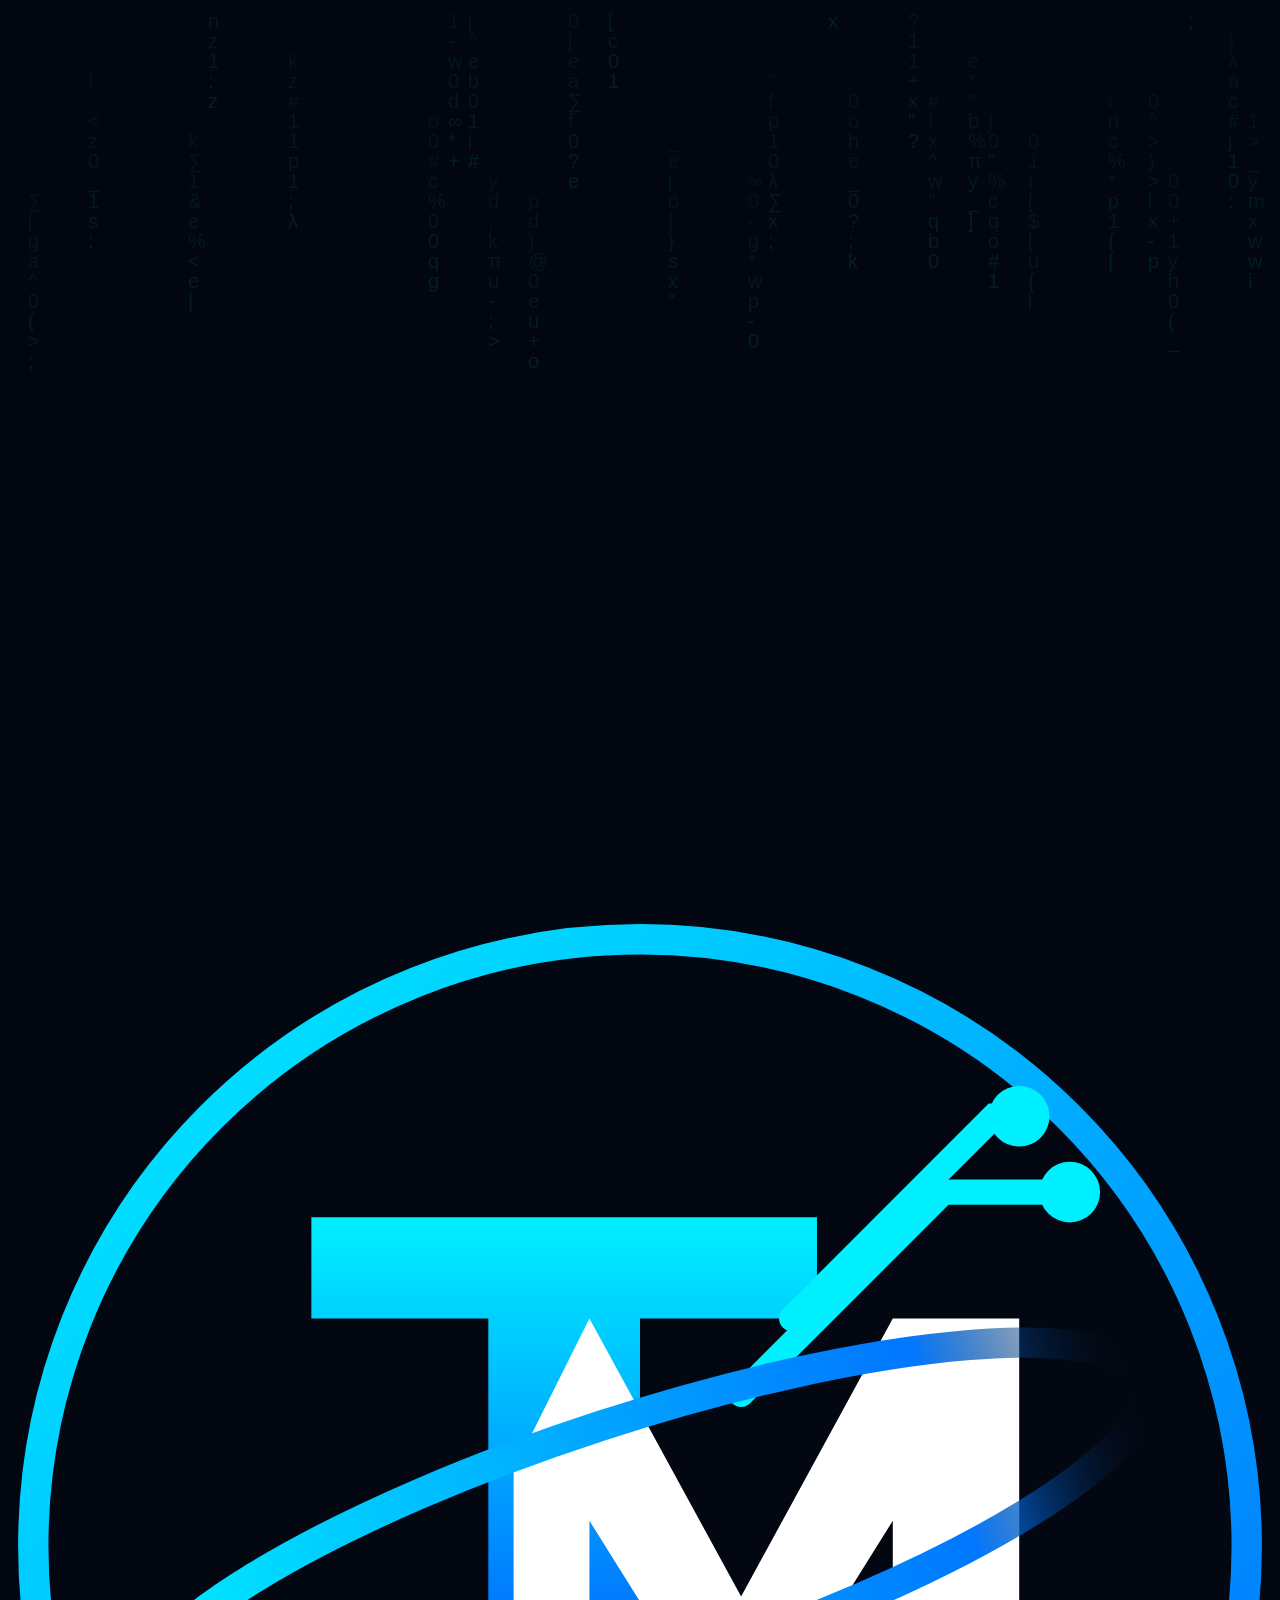
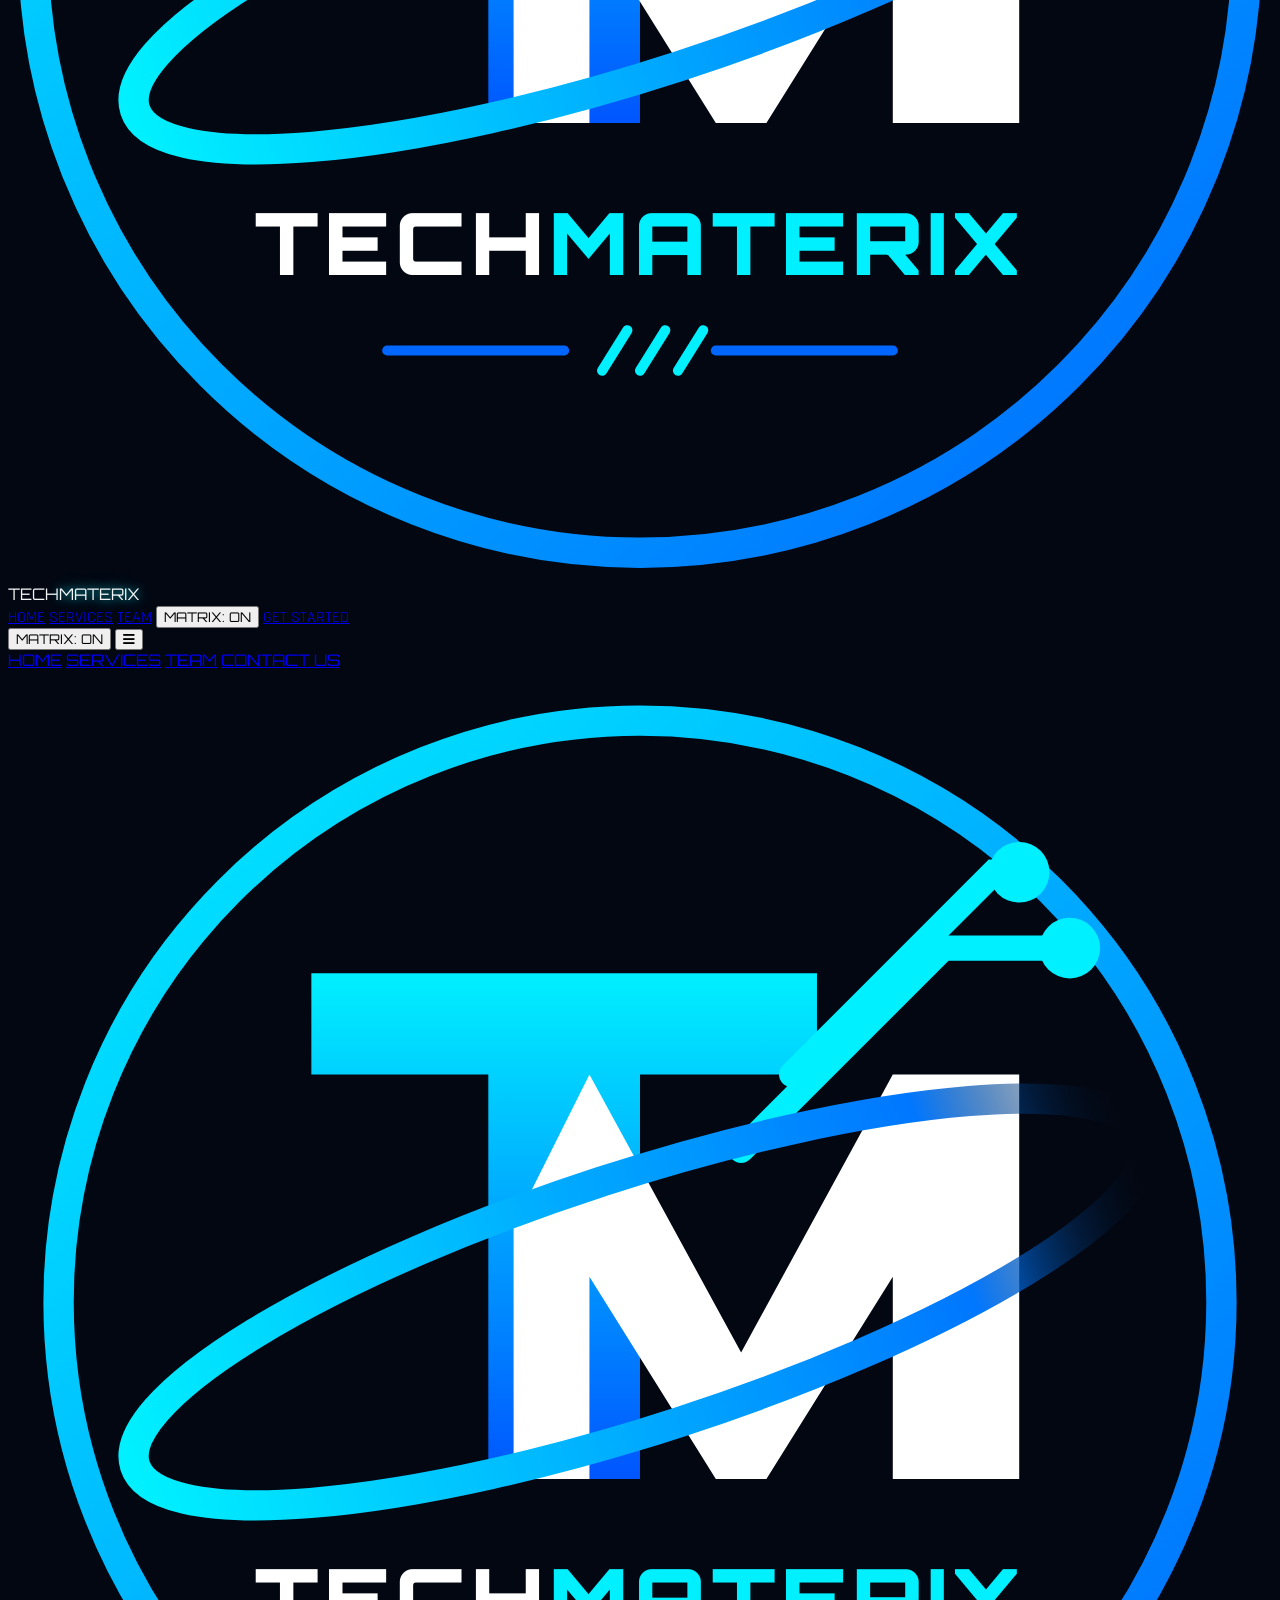
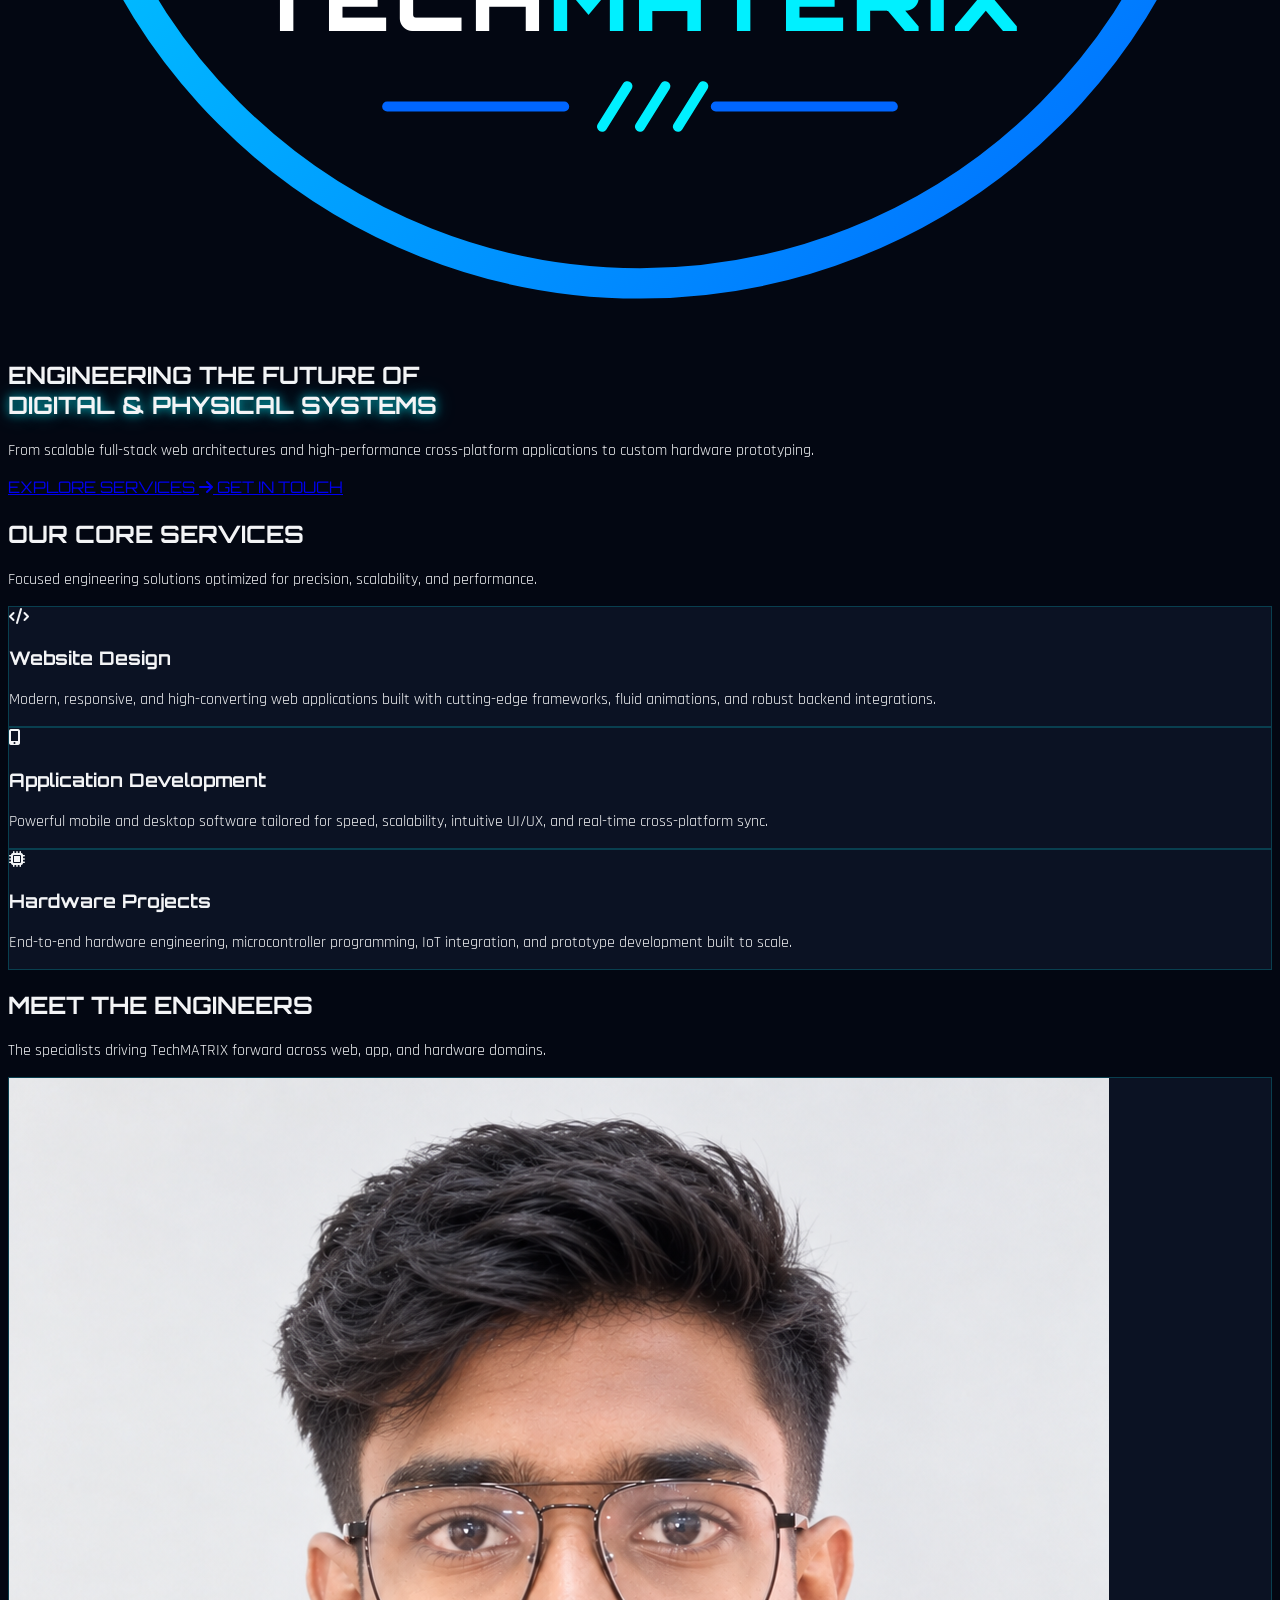
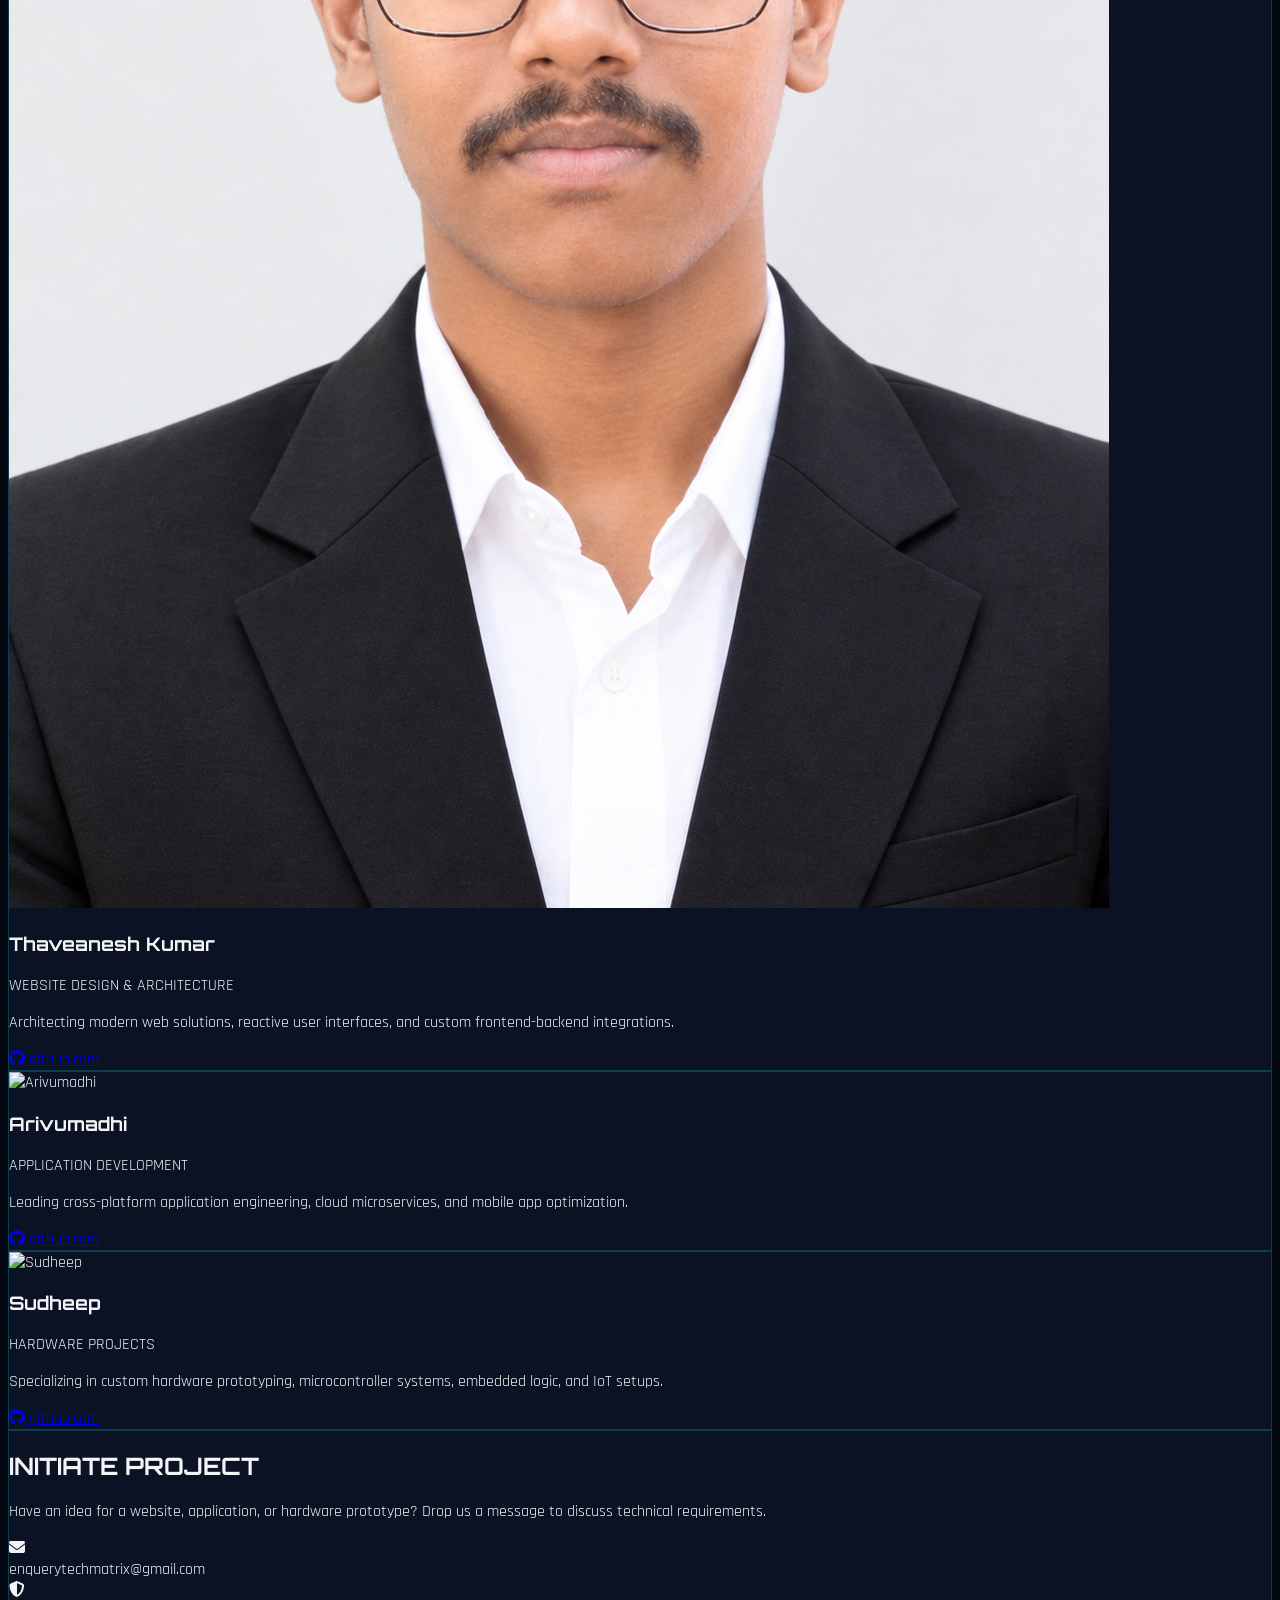
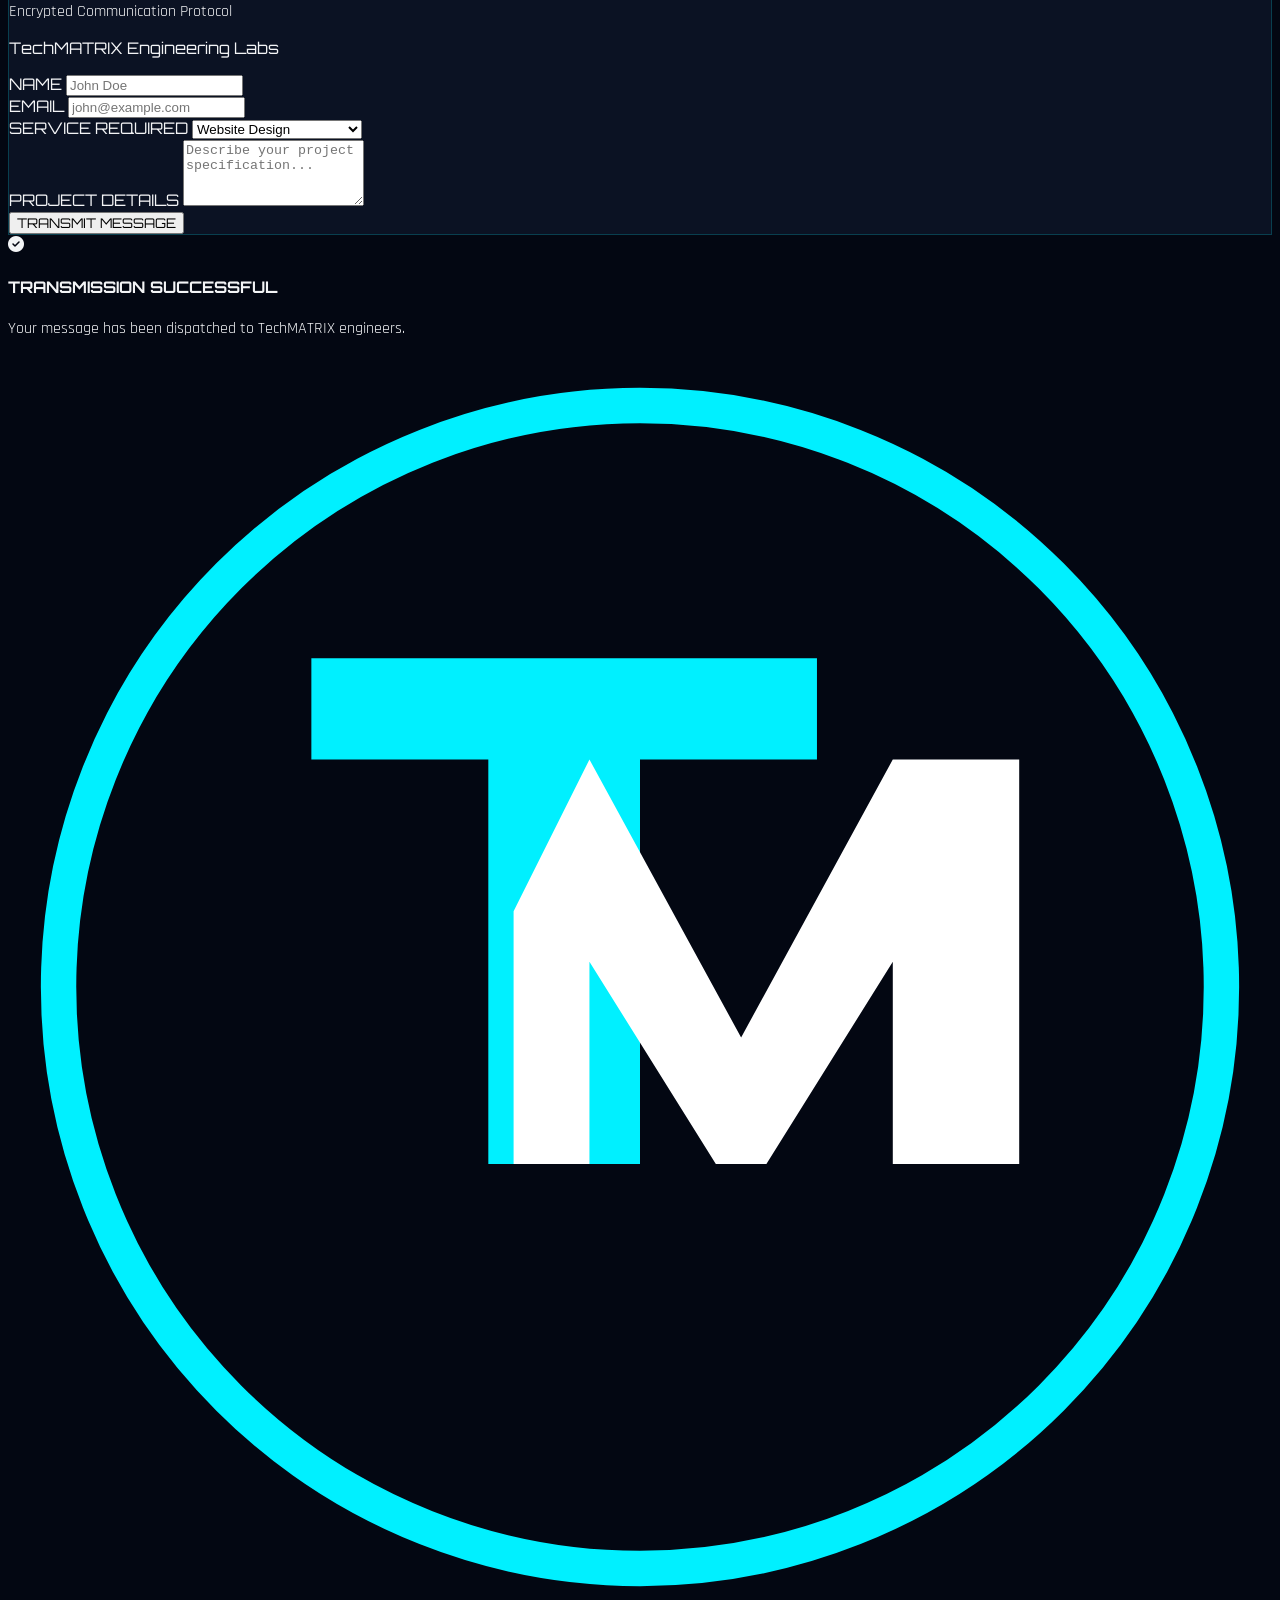
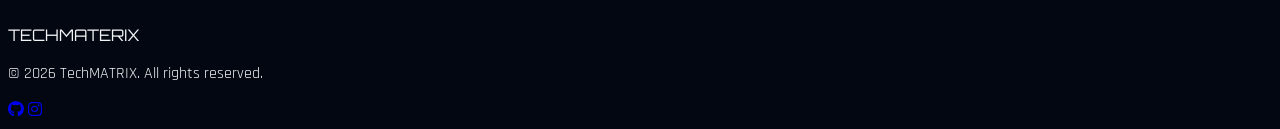
==== commit ab40902f: "Add files via upload" ====
--- a/index.html
+++ b/index.html
@@ -1,617 +1,613 @@
-<!DOCTYPE html>
-<html lang="en" class="scroll-smooth">
-<head>
-    <meta charset="UTF-8">
-    <meta name="viewport" content="width=device-width, initial-scale=1.0">
-    <title>TechMATRIX | Next-Gen Engineering & Development</title>
-    <!-- Tailwind CSS CDN -->
-    <script src="https://cdn.tailwindcss.com"></script>
-    <!-- FontAwesome CDN -->
-    <link rel="stylesheet" href="https://cdnjs.cloudflare.com/ajax/libs/font-awesome/6.4.0/css/all.min.css">
-    <!-- Anime.js CDN -->
-    <script src="https://cdnjs.cloudflare.com/ajax/libs/animejs/3.2.1/anime.min.js"></script>
-    <style>
-        @import url('https://fonts.googleapis.com/css2?family=Orbitron:wght@400;600;800;900&family=Rajdhani:wght@400;500;600;700&family=Noto+Sans+Tamil&family=Noto+Sans+Telugu&family=Noto+Sans+Kannada&family=Noto+Sans+Malayalam&family=Noto+Sans+Devanagari&display=swap');
-        
-        body { 
-            font-family: 'Rajdhani', sans-serif; 
-            background-color: #030712;
-            color: #f3f4f6;
-            overflow-x: hidden;
-        }
-        
-        .font-orbitron {
-            font-family: 'Orbitron', sans-serif;
-        }
-
-        /* Neon Glow Utility Classes */
-        .neon-glow-cyan {
-            box-shadow: 0 0 20px rgba(0, 240, 255, 0.4), inset 0 0 10px rgba(0, 240, 255, 0.2);
-        }
-        .neon-glow-blue {
-            box-shadow: 0 0 25px rgba(0, 102, 255, 0.5);
-        }
-        .neon-text-cyan {
-            text-shadow: 0 0 10px rgba(0, 240, 255, 0.7), 0 0 20px rgba(0, 240, 255, 0.4);
-        }
-
-        /* Glassmorphism Card Style */
-        .cyber-card {
-            background: rgba(15, 23, 42, 0.75);
-            backdrop-filter: blur(16px);
-            -webkit-backdrop-filter: blur(16px);
-            border: 1px solid rgba(0, 240, 255, 0.2);
-            transition: all 0.4s cubic-bezier(0.175, 0.885, 0.32, 1.275);
-        }
-        .cyber-card:hover {
-            border-color: rgba(0, 240, 255, 0.6);
-            transform: translateY(-8px) scale(1.02);
-            box-shadow: 0 10px 30px -10px rgba(0, 240, 255, 0.3);
-        }
-
-        /* Cursor Particle Trail styling */
-        .cursor-particle {
-            position: fixed;
-            pointer-events: none;
-            border-radius: 50%;
-            background: #00f0ff;
-            box-shadow: 0 0 10px #00f0ff, 0 0 20px #0066ff;
-            z-index: 9999;
-        }
-
-        /* Custom Notification Box styling */
-        #custom-alert {
-            transition: all 0.3s ease-in-out;
-        }
-    </style>
-</head>
-<body class="bg-slate-950 text-slate-100 relative selection:bg-cyan-500 selection:text-black">
-
-    <!-- Multilingual Indic Canvas Background for Matrix Rain -->
-    <canvas id="matrix-canvas" class="fixed top-0 left-0 w-full h-full pointer-events-none z-0 opacity-25 transition-opacity duration-500"></canvas>
-
-    <!-- Header Navigation Bar -->
-    <nav class="fixed w-full z-50 bg-slate-950/80 backdrop-blur-xl border-b border-cyan-900/40">
-        <div class="max-w-7xl mx-auto px-4 sm:px-6 lg:px-8">
-            <div class="flex justify-between h-20 items-center">
-                
-                <!-- Brand Logo & Name (Using exact SVG vector logo matching image) -->
-                <div class="flex items-center gap-3 group cursor-pointer" onclick="window.scrollTo({top: 0, behavior: 'smooth'})">
-                    <div class="w-12 h-12 rounded-full overflow-hidden group-hover:scale-105 transition duration-300">
-                        <svg class="w-full h-full transform group-hover:rotate-6 transition duration-500" viewBox="0 0 500 500" fill="none" xmlns="http://www.w3.org/2000/svg">
-                            <!-- Outer Glowing Gradient Ring -->
-                            <circle cx="250" cy="250" r="240" fill="#030712" stroke="url(#cyan-blue-grad)" stroke-width="12" />
-                            <!-- T Character -->
-                            <path d="M 120 120 H 320 V 160 H 250 V 320 H 190 V 160 H 120 Z" fill="url(#blue-cyan-vert)" />
-                            <!-- M Character -->
-                            <path d="M 230 160 L 290 270 L 350 160 H 400 V 320 H 350 V 240 L 300 320 H 280 L 230 240 V 320 H 200 V 220 Z" fill="#FFFFFF" />
-                            <!-- Circuit Traces top-right -->
-                            <path d="M 290 190 L 370 110 H 420" stroke="#00f0ff" stroke-width="10" stroke-linecap="round"/>
-                            <circle cx="420" cy="110" r="12" fill="#00f0ff" />
-                            <path d="M 310 160 L 390 80 H 400" stroke="#00f0ff" stroke-width="10" stroke-linecap="round"/>
-                            <circle cx="400" cy="80" r="12" fill="#00f0ff" />
-                            <!-- Orbit Ring -->
-                            <ellipse cx="250" cy="250" rx="210" ry="50" fill="none" stroke="url(#orbit-grad)" stroke-width="12" transform="rotate(-18 250 250)" stroke-linecap="round" />
-                            <!-- Text TECHMATERIX -->
-                            <text x="250" y="380" font-family="'Orbitron', sans-serif" font-weight="900" font-size="34" text-anchor="middle" letter-spacing="2">
-                                <tspan fill="#FFFFFF">TECH</tspan><tspan fill="#00f0ff">MATERIX</tspan>
-                            </text>
-                            <!-- Bottom Underline with /// -->
-                            <path d="M 150 410 H 220 M 280 410 H 350" stroke="#0066ff" stroke-width="4" stroke-linecap="round"/>
-                            <path d="M 235 418 L 245 402 M 250 418 L 260 402 M 265 418 L 275 402" stroke="#00f0ff" stroke-width="4" stroke-linecap="round"/>
-                            <defs>
-                                <linearGradient id="cyan-blue-grad" x1="0%" y1="0%" x2="100%" y2="100%">
-                                    <stop offset="0%" stop-color="#00f0ff" />
-                                    <stop offset="100%" stop-color="#0066ff" />
-                                </linearGradient>
-                                <linearGradient id="blue-cyan-vert" x1="0%" y1="0%" x2="0%" y2="100%">
-                                    <stop offset="0%" stop-color="#00f0ff" />
-                                    <stop offset="100%" stop-color="#0055ff" />
-                                </linearGradient>
-                                <linearGradient id="orbit-grad" x1="0%" y1="0%" x2="100%" y2="0%">
-                                    <stop offset="0%" stop-color="#00f0ff" />
-                                    <stop offset="80%" stop-color="#0077ff" />
-                                    <stop offset="100%" stop-color="transparent" />
-                                </linearGradient>
-                            </defs>
-                        </svg>
-                    </div>
-                    <span class="text-2xl font-orbitron font-extrabold tracking-wider text-white">
-                        TECH<span class="text-transparent bg-clip-text bg-gradient-to-r from-cyan-400 to-blue-500 neon-text-cyan">MATERIX</span>
-                    </span>
-                </div>
-
-                <!-- Desktop Navigation Menu -->
-                <div class="hidden md:flex space-x-6 items-center font-medium tracking-wider">
-                    <a href="#home" class="text-slate-300 hover:text-cyan-400 transition">HOME</a>
-                    <a href="#services" class="text-slate-300 hover:text-cyan-400 transition">SERVICES</a>
-                    <a href="#team" class="text-slate-300 hover:text-cyan-400 transition">TEAM</a>
-                    
-                    <!-- Matrix Toggle Switch (Top Right Navigation) -->
-                    <button id="matrix-toggle-btn" class="px-3.5 py-1.5 rounded-full border border-cyan-500/50 bg-cyan-950/30 text-xs font-orbitron font-semibold text-cyan-300 flex items-center gap-2 hover:bg-cyan-500/20 transition shadow-sm shadow-cyan-500/30">
-                        <span id="matrix-dot" class="w-2 h-2 rounded-full bg-cyan-400 animate-ping"></span>
-                        <span id="matrix-status-text">MATRIX: ON</span>
-                    </button>
-
-                    <a href="#contact" class="relative inline-flex items-center justify-center p-0.5 overflow-hidden text-sm font-bold rounded-full group bg-gradient-to-r from-cyan-500 to-blue-600 group-hover:from-cyan-400 group-hover:to-blue-500 text-white shadow-lg shadow-cyan-500/20 hover:shadow-cyan-500/50 transition">
-                        <span class="relative px-6 py-2.5 transition-all ease-in duration-75 bg-slate-950 rounded-full group-hover:bg-opacity-0">
-                            GET STARTED
-                        </span>
-                    </a>
-                </div>
-
-                <!-- Mobile Menu Icon -->
-                <div class="md:hidden flex items-center gap-3">
-                    <button id="mobile-matrix-toggle" class="px-2.5 py-1 rounded-full border border-cyan-500/40 text-xs font-orbitron text-cyan-400">
-                        <span id="mobile-matrix-status">MATRIX: ON</span>
-                    </button>
-                    <button id="mobile-menu-btn" class="text-cyan-400 focus:outline-none p-2">
-                        <i class="fas fa-bars text-2xl"></i>
-                    </button>
-                </div>
-            </div>
-        </div>
-
-        <!-- Mobile Navigation Menu -->
-        <div id="mobile-menu" class="hidden md:hidden bg-slate-950/95 border-b border-cyan-900/40 px-6 py-6 space-y-4 font-orbitron">
-            <a href="#home" class="block text-slate-300 hover:text-cyan-400">HOME</a>
-            <a href="#services" class="block text-slate-300 hover:text-cyan-400">SERVICES</a>
-            <a href="#team" class="block text-slate-300 hover:text-cyan-400">TEAM</a>
-            <a href="#contact" class="block text-cyan-400 font-bold">CONTACT US</a>
-        </div>
-    </nav>
-
-    <!-- Hero Section -->
-    <section id="home" class="relative pt-36 pb-24 min-h-screen flex items-center justify-center overflow-hidden z-10">
-        <div class="max-w-7xl mx-auto px-4 sm:px-6 lg:px-8 text-center relative z-10">
-            
-            <!-- Neon Monogram Badge Graphic (Identical to Brand Badge Logo) -->
-            <div class="hero-anime-el mb-8 inline-block">
-                <div class="relative w-44 h-44 sm:w-56 sm:h-56 mx-auto rounded-full p-1 bg-gradient-to-tr from-cyan-400 via-blue-600 to-cyan-300 shadow-2xl shadow-cyan-500/40 animate-pulse">
-                    <div class="w-full h-full rounded-full bg-slate-950 flex items-center justify-center overflow-hidden p-3">
-                        <svg class="w-full h-full" viewBox="0 0 500 500" fill="none" xmlns="http://www.w3.org/2000/svg">
-                            <!-- Background Inner Glow -->
-                            <circle cx="250" cy="250" r="230" fill="#030712" stroke="url(#hero-cyan-blue)" stroke-width="12" />
-                            <!-- Bold T -->
-                            <path d="M 120 120 H 320 V 160 H 250 V 320 H 190 V 160 H 120 Z" fill="url(#hero-blue-cyan)" />
-                            <!-- White Faceted M -->
-                            <path d="M 230 160 L 290 270 L 350 160 H 400 V 320 H 350 V 240 L 300 320 H 280 L 230 240 V 320 H 200 V 220 Z" fill="#FFFFFF" />
-                            <!-- Circuit Node Traces -->
-                            <path d="M 290 190 L 370 110 H 420" stroke="#00f0ff" stroke-width="10" stroke-linecap="round"/>
-                            <circle cx="420" cy="110" r="12" fill="#00f0ff" />
-                            <path d="M 310 160 L 390 80 H 400" stroke="#00f0ff" stroke-width="10" stroke-linecap="round"/>
-                            <circle cx="400" cy="80" r="12" fill="#00f0ff" />
-                            <!-- Orbit Ring -->
-                            <ellipse cx="250" cy="250" rx="210" ry="50" fill="none" stroke="url(#hero-orbit)" stroke-width="12" transform="rotate(-18 250 250)" stroke-linecap="round" />
-                            <!-- Brand Text -->
-                            <text x="250" y="380" font-family="'Orbitron', sans-serif" font-weight="900" font-size="34" text-anchor="middle" letter-spacing="2">
-                                <tspan fill="#FFFFFF">TECH</tspan><tspan fill="#00f0ff">MATERIX</tspan>
-                            </text>
-                            <!-- Underline /// -->
-                            <path d="M 150 410 H 220 M 280 410 H 350" stroke="#0066ff" stroke-width="4" stroke-linecap="round"/>
-                            <path d="M 235 418 L 245 402 M 250 418 L 260 402 M 265 418 L 275 402" stroke="#00f0ff" stroke-width="4" stroke-linecap="round"/>
-                            <defs>
-                                <linearGradient id="hero-cyan-blue" x1="0%" y1="0%" x2="100%" y2="100%">
-                                    <stop offset="0%" stop-color="#00f0ff" />
-                                    <stop offset="100%" stop-color="#0066ff" />
-                                </linearGradient>
-                                <linearGradient id="hero-blue-cyan" x1="0%" y1="0%" x2="0%" y2="100%">
-                                    <stop offset="0%" stop-color="#00f0ff" />
-                                    <stop offset="100%" stop-color="#0055ff" />
-                                </linearGradient>
-                                <linearGradient id="hero-orbit" x1="0%" y1="0%" x2="100%" y2="0%">
-                                    <stop offset="0%" stop-color="#00f0ff" />
-                                    <stop offset="80%" stop-color="#0077ff" />
-                                    <stop offset="100%" stop-color="transparent" />
-                                </linearGradient>
-                            </defs>
-                        </svg>
-                    </div>
-                </div>
-            </div>
-
-            <h1 class="hero-anime-el text-4xl sm:text-6xl md:text-7xl font-orbitron font-black tracking-tight mb-6 leading-tight">
-                ENGINEERING THE FUTURE OF <br>
-                <span class="text-transparent bg-clip-text bg-gradient-to-r from-cyan-400 via-blue-400 to-cyan-200 neon-text-cyan">
-                    DIGITAL & PHYSICAL SYSTEMS
-                </span>
-            </h1>
-
-            <p class="hero-anime-el text-lg sm:text-2xl text-slate-400 max-w-3xl mx-auto mb-10 font-normal leading-relaxed">
-                From scalable full-stack web architectures and high-performance cross-platform applications to custom hardware prototyping.
-            </p>
-
-            <div class="hero-anime-el flex flex-col sm:flex-row justify-center gap-6">
-                <a href="#services" class="px-8 py-4 rounded-full font-orbitron font-bold text-sm bg-gradient-to-r from-cyan-500 to-blue-600 text-white hover:from-cyan-400 hover:to-blue-500 transform hover:scale-105 transition shadow-lg shadow-cyan-500/30">
-                    EXPLORE SERVICES <i class="fas fa-arrow-right ml-2"></i>
-                </a>
-                <a href="#contact" class="px-8 py-4 rounded-full font-orbitron font-bold text-sm border border-cyan-500/50 text-cyan-400 hover:bg-cyan-500/10 hover:border-cyan-400 transition">
-                    GET IN TOUCH
-                </a>
-            </div>
-        </div>
-    </section>
-
-    <!-- Core Services Section -->
-    <section id="services" class="py-28 relative z-10 border-t border-slate-900">
-        <div class="max-w-7xl mx-auto px-4 sm:px-6 lg:px-8">
-            <div class="text-center mb-20 section-title">
-                <h2 class="text-3xl sm:text-5xl font-orbitron font-extrabold text-white mb-4">
-                    OUR <span class="text-cyan-400">CORE SERVICES</span>
-                </h2>
-                <div class="w-24 h-1 bg-gradient-to-r from-cyan-500 to-blue-600 mx-auto rounded-full mb-4"></div>
-                <p class="text-slate-400 text-lg max-w-2xl mx-auto">
-                    Focused engineering solutions optimized for precision, scalability, and performance.
-                </p>
-            </div>
-
-            <div class="grid grid-cols-1 md:grid-cols-3 gap-10">
-                <!-- 1. Website Design -->
-                <div class="service-card cyber-card p-10 rounded-2xl relative overflow-hidden group">
-                    <div class="w-16 h-16 rounded-xl bg-gradient-to-br from-cyan-500/20 to-blue-500/10 border border-cyan-500/30 flex items-center justify-center text-cyan-400 text-2xl mb-8 group-hover:scale-110 transition duration-300">
-                        <i class="fas fa-code"></i>
-                    </div>
-                    <h3 class="text-2xl font-orbitron font-bold text-white mb-4">Website Design</h3>
-                    <p class="text-slate-400 leading-relaxed text-base">
-                        Modern, responsive, and high-converting web applications built with cutting-edge frameworks, fluid animations, and robust backend integrations.
-                    </p>
-                </div>
-
-                <!-- 2. Application Development -->
-                <div class="service-card cyber-card p-10 rounded-2xl relative overflow-hidden group">
-                    <div class="w-16 h-16 rounded-xl bg-gradient-to-br from-cyan-500/20 to-blue-500/10 border border-cyan-500/30 flex items-center justify-center text-cyan-400 text-2xl mb-8 group-hover:scale-110 transition duration-300">
-                        <i class="fas fa-mobile-screen-button"></i>
-                    </div>
-                    <h3 class="text-2xl font-orbitron font-bold text-white mb-4">Application Development</h3>
-                    <p class="text-slate-400 leading-relaxed text-base">
-                        Powerful mobile and desktop software tailored for speed, scalability, intuitive UI/UX, and real-time cross-platform sync.
-                    </p>
-                </div>
-
-                <!-- 3. Hardware Projects -->
-                <div class="service-card cyber-card p-10 rounded-2xl relative overflow-hidden group">
-                    <div class="w-16 h-16 rounded-xl bg-gradient-to-br from-cyan-500/20 to-blue-500/10 border border-cyan-500/30 flex items-center justify-center text-cyan-400 text-2xl mb-8 group-hover:scale-110 transition duration-300">
-                        <i class="fas fa-microchip"></i>
-                    </div>
-                    <h3 class="text-2xl font-orbitron font-bold text-white mb-4">Hardware Projects</h3>
-                    <p class="text-slate-400 leading-relaxed text-base">
-                        End-to-end hardware engineering, microcontroller programming, IoT integration, and prototype development built to scale.
-                    </p>
-                </div>
-            </div>
-        </div>
-    </section>
-
-    <!-- Engineering Team Section -->
-    <section id="team" class="py-28 relative z-10 bg-slate-900/40 border-t border-slate-900">
-        <div class="max-w-7xl mx-auto px-4 sm:px-6 lg:px-8">
-            <div class="text-center mb-20 section-title">
-                <h2 class="text-3xl sm:text-5xl font-orbitron font-extrabold text-white mb-4">
-                    MEET THE <span class="text-cyan-400">ENGINEERS</span>
-                </h2>
-                <div class="w-24 h-1 bg-gradient-to-r from-cyan-500 to-blue-600 mx-auto rounded-full mb-4"></div>
-                <p class="text-slate-400 text-lg max-w-2xl mx-auto">
-                    The specialists driving TechMATRIX forward across web, app, and hardware domains.
-                </p>
-            </div>
-
-            <div class="grid grid-cols-1 md:grid-cols-3 gap-10">
-                <!-- 1. Thaveanesh Kumar -->
-                <div class="team-card cyber-card p-8 rounded-2xl text-center flex flex-col justify-between">
-                    <div>
-                        <div class="w-32 h-32 mx-auto rounded-full p-1 bg-gradient-to-tr from-cyan-400 to-blue-600 mb-6 relative">
-                            <img src="https://api.dicebear.com/7.x/bottts/svg?seed=Thaveanesh&backgroundColor=0f172a" alt="Thaveanesh Kumar" class="w-full h-full rounded-full bg-slate-900 object-cover">
-                        </div>
-                        <h3 class="text-xl font-orbitron font-bold text-white mb-2">Thaveanesh Kumar</h3>
-                        <p class="text-cyan-400 font-semibold mb-4 text-sm tracking-widest">WEBSITE DESIGN & ARCHITECTURE</p>
-                        <p class="text-slate-400 text-sm leading-relaxed mb-6">
-                            Architecting modern web solutions, reactive user interfaces, and custom frontend-backend integrations.
-                        </p>
-                    </div>
-                    <!-- GitHub Profile Link -->
-                    <div class="pt-4 border-t border-slate-800/80">
-                        <a href="https://github.com/thaveanesh-kumar-t" target="_blank" rel="noopener noreferrer" class="inline-flex items-center gap-2 text-slate-400 hover:text-cyan-400 transition-colors duration-300 group/github text-sm font-medium">
-                            <i class="fab fa-github text-xl group-hover/github:scale-110 transition-transform duration-300"></i>
-                            <span class="group-hover/github:underline font-mono">github.com</span>
-                        </a>
-                    </div>
-                </div>
-
-                <!-- 2. Arivumadhi -->
-                <div class="team-card cyber-card p-8 rounded-2xl text-center flex flex-col justify-between">
-                    <div>
-                        <div class="w-32 h-32 mx-auto rounded-full p-1 bg-gradient-to-tr from-cyan-400 to-blue-600 mb-6 relative">
-                            <img src="https://api.dicebear.com/7.x/bottts/svg?seed=Arivumadhi&backgroundColor=0f172a" alt="Arivumadhi" class="w-full h-full rounded-full bg-slate-900 object-cover">
-                        </div>
-                        <h3 class="text-xl font-orbitron font-bold text-white mb-2">Arivumadhi</h3>
-                        <p class="text-cyan-400 font-semibold mb-4 text-sm tracking-widest">APPLICATION DEVELOPMENT</p>
-                        <p class="text-slate-400 text-sm leading-relaxed mb-6">
-                            Leading cross-platform application engineering, cloud microservices, and mobile app optimization.
-                        </p>
-                    </div>
-                    <!-- GitHub Profile Link -->
-                    <div class="pt-4 border-t border-slate-800/80">
-                        <a href="https://github.com/arivumadhidr" target="_blank" rel="noopener noreferrer" class="inline-flex items-center gap-2 text-slate-400 hover:text-cyan-400 transition-colors duration-300 group/github text-sm font-medium">
-                            <i class="fab fa-github text-xl group-hover/github:scale-110 transition-transform duration-300"></i>
-                            <span class="group-hover/github:underline font-mono">github.com</span>
-                        </a>
-                    </div>
-                </div>
-
-                <!-- 3. Sudheep -->
-                <div class="team-card cyber-card p-8 rounded-2xl text-center flex flex-col justify-between">
-                    <div>
-                        <div class="w-32 h-32 mx-auto rounded-full p-1 bg-gradient-to-tr from-cyan-400 to-blue-600 mb-6 relative">
-                            <img src="https://api.dicebear.com/7.x/bottts/svg?seed=Sudheep&backgroundColor=0f172a" alt="Sudheep" class="w-full h-full rounded-full bg-slate-900 object-cover">
-                        </div>
-                        <h3 class="text-xl font-orbitron font-bold text-white mb-2">Sudheep</h3>
-                        <p class="text-cyan-400 font-semibold mb-4 text-sm tracking-widest">HARDWARE PROJECTS</p>
-                        <p class="text-slate-400 text-sm leading-relaxed mb-6">
-                            Specializing in custom hardware prototyping, microcontroller systems, embedded logic, and IoT setups.
-                        </p>
-                    </div>
-                    <!-- GitHub Profile Link -->
-                    <div class="pt-4 border-t border-slate-800/80">
-                        <a href="https://github.com/Sudeepbb" target="_blank" rel="noopener noreferrer" class="inline-flex items-center gap-2 text-slate-400 hover:text-cyan-400 transition-colors duration-300 group/github text-sm font-medium">
-                            <i class="fab fa-github text-xl group-hover/github:scale-110 transition-transform duration-300"></i>
-                            <span class="group-hover/github:underline font-mono">github.com</span>
-                        </a>
-                    </div>
-                </div>
-            </div>
-        </div>
-    </section>
-
-    <!-- Contact Section -->
-    <section id="contact" class="py-28 relative z-10 border-t border-slate-900">
-        <div class="max-w-7xl mx-auto px-4 sm:px-6 lg:px-8">
-            <div class="cyber-card rounded-3xl overflow-hidden border border-cyan-500/30 grid grid-cols-1 lg:grid-cols-2">
-                
-                <div class="p-10 lg:p-14 bg-gradient-to-br from-slate-900 via-slate-950 to-cyan-950/40 flex flex-col justify-between">
-                    <div>
-                        <h2 class="text-3xl sm:text-4xl font-orbitron font-extrabold text-white mb-6">
-                            INITIATE <span class="text-cyan-400">PROJECT</span>
-                        </h2>
-                        <p class="text-slate-400 text-lg mb-10 leading-relaxed">
-                            Have an idea for a website, application, or hardware prototype? Drop us a message to discuss technical requirements.
-                        </p>
-
-                        <div class="space-y-6">
-                            <div class="flex items-center gap-4">
-                                <div class="w-12 h-12 rounded-xl bg-cyan-500/10 border border-cyan-500/30 flex items-center justify-center text-cyan-400">
-                                    <i class="fas fa-envelope text-lg"></i>
-                                </div>
-                                <span class="text-slate-300 font-mono text-base">enquerytechmatrix@gmail.com</span>
-                            </div>
-                            <div class="flex items-center gap-4">
-                                <div class="w-12 h-12 rounded-xl bg-cyan-500/10 border border-cyan-500/30 flex items-center justify-center text-cyan-400">
-                                    <i class="fas fa-shield-halved text-lg"></i>
-                                </div>
-                                <span class="text-slate-300 font-mono text-base">Encrypted Communication Protocol</span>
-                            </div>
-                        </div>
-                    </div>
-
-                    <div class="mt-12 pt-8 border-t border-slate-800">
-                        <p class="text-xs text-slate-500 uppercase tracking-widest font-orbitron">TechMATRIX Engineering Labs</p>
-                    </div>
-                </div>
-
-                <div class="p-10 lg:p-14 bg-slate-950/80">
-                    <form id="contact-form" class="space-y-6">
-                        <div>
-                            <label class="block text-xs font-orbitron text-slate-400 mb-2 tracking-wider">NAME</label>
-                            <input type="text" required class="w-full px-4 py-3 rounded-lg bg-slate-900 border border-slate-800 text-white focus:outline-none focus:border-cyan-400 focus:ring-1 focus:ring-cyan-400 transition" placeholder="John Doe">
-                        </div>
-                        <div>
-                            <label class="block text-xs font-orbitron text-slate-400 mb-2 tracking-wider">EMAIL</label>
-                            <input type="email" required class="w-full px-4 py-3 rounded-lg bg-slate-900 border border-slate-800 text-white focus:outline-none focus:border-cyan-400 focus:ring-1 focus:ring-cyan-400 transition" placeholder="john@example.com">
-                        </div>
-                        <div>
-                            <label class="block text-xs font-orbitron text-slate-400 mb-2 tracking-wider">SERVICE REQUIRED</label>
-                            <select class="w-full px-4 py-3 rounded-lg bg-slate-900 border border-slate-800 text-slate-300 focus:outline-none focus:border-cyan-400 focus:ring-1 focus:ring-cyan-400 transition">
-                                <option>Website Design</option>
-                                <option>Application Development</option>
-                                <option>Hardware Projects</option>
-                            </select>
-                        </div>
-                        <div>
-                            <label class="block text-xs font-orbitron text-slate-400 mb-2 tracking-wider">PROJECT DETAILS</label>
-                            <textarea rows="4" required class="w-full px-4 py-3 rounded-lg bg-slate-900 border border-slate-800 text-white focus:outline-none focus:border-cyan-400 focus:ring-1 focus:ring-cyan-400 transition" placeholder="Describe your project specification..."></textarea>
-                        </div>
-                        <button type="submit" class="w-full py-4 rounded-lg font-orbitron font-bold text-sm bg-gradient-to-r from-cyan-500 to-blue-600 text-white hover:from-cyan-400 hover:to-blue-500 transition shadow-lg shadow-cyan-500/20">
-                            TRANSMIT MESSAGE
-                        </button>
-                    </form>
-                </div>
-            </div>
-        </div>
-    </section>
-
-    <!-- Custom Floating Alert Notification (Replaces alert()) -->
-    <div id="custom-alert" class="fixed bottom-6 right-6 hidden z-50 p-4 rounded-xl bg-slate-900 border border-cyan-400 text-cyan-300 shadow-2xl shadow-cyan-500/30 flex items-center gap-3">
-        <i class="fas fa-circle-check text-xl"></i>
-        <div>
-            <h4 class="font-orbitron font-bold text-sm text-white">TRANSMISSION SUCCESSFUL</h4>
-            <p class="text-xs text-slate-300">Your message has been dispatched to TechMATRIX engineers.</p>
-        </div>
-    </div>
-
-    <!-- Footer -->
-    <footer class="bg-slate-950 text-slate-500 py-12 border-t border-slate-900 relative z-10">
-        <div class="max-w-7xl mx-auto px-4 sm:px-6 lg:px-8 text-center">
-            <div class="flex items-center justify-center gap-3 mb-6">
-                <div class="w-8 h-8 rounded-full">
-                    <svg class="w-full h-full" viewBox="0 0 500 500" fill="none">
-                        <circle cx="250" cy="250" r="230" fill="#030712" stroke="#00f0ff" stroke-width="14" />
-                        <path d="M 120 120 H 320 V 160 H 250 V 320 H 190 V 160 H 120 Z" fill="#00f0ff" />
-                        <path d="M 230 160 L 290 270 L 350 160 H 400 V 320 H 350 V 240 L 300 320 H 280 L 230 240 V 320 H 200 V 220 Z" fill="#FFFFFF" />
-                    </svg>
-                </div>
-                <span class="text-lg font-orbitron font-bold text-white tracking-wider">TECH<span class="text-cyan-400">MATERIX</span></span>
-            </div>
-            <p class="text-sm mb-6">&copy; 2026 TechMATRIX. All rights reserved.</p>
-            <div class="flex justify-center space-x-6 text-slate-400">
-                <a href="#" class="hover:text-cyan-400 transition"><i class="fab fa-linkedin-in text-lg"></i></a>
-                <a href="#" class="hover:text-cyan-400 transition"><i class="fab fa-github text-lg"></i></a>
-                <a href="#" class="hover:text-cyan-400 transition"><i class="fab fa-instagram text-lg"></i></a>
-            </div>
-        </div>
-    </footer>
-
-    <!-- Interactive Scripts -->
-    <script>
-        // 1. Mobile Menu Toggle
-        const menuBtn = document.getElementById('mobile-menu-btn');
-        const mobileMenu = document.getElementById('mobile-menu');
-
-        menuBtn.addEventListener('click', () => {
-            mobileMenu.classList.toggle('hidden');
-        });
-
-        // Form Submit Custom Notification Box
-        document.getElementById('contact-form').addEventListener('submit', (e) => {
-            e.preventDefault();
-            const alertBox = document.getElementById('custom-alert');
-            alertBox.classList.remove('hidden');
-            setTimeout(() => {
-                alertBox.classList.add('hidden');
-            }, 4000);
-            e.target.reset();
-        });
-
-        // 2. Multilingual Matrix Rain Animation & ON/OFF Controls
-        const canvas = document.getElementById('matrix-canvas');
-        const ctx = canvas.getContext('2d');
-        let isMatrixActive = true;
-        let matrixInterval;
-
-        function resizeCanvas() {
-            canvas.width = window.innerWidth;
-            canvas.height = window.innerHeight;
-        }
-        resizeCanvas();
-        window.addEventListener('resize', resizeCanvas);
-
-        const chars = 'அஆஇஈஉஊஎஏஐஒஓஔகஙசஞடணதநபமயரலவழளறன' + 
-                      'అఆఇఈఉఊఋఎఏఐఒఓఔకఖగఘఙచఛజఝఞటఠడఢణతథదధనపఫబభమయరలవశషసహ' + 
-                      'ಅಆಇಈಉಊಋಎಏಐಒಓಔಕಖಗಘಙಚಛಜಝಞಟಠಡಢಣತಥದಧನಪಫಬಭಮಯರಲವಶಷಸಹ' + 
-                      'अआइईउऊऋएऐओऔकखगघङचछजझञटठडढणतथदधनपफबभमयरलवशषसह' + 
-                      '011001010101∑∫λπ∞⚡⚙';
-
-        const fontSize = 16;
-        let columns = Math.floor(window.innerWidth / fontSize);
-        let drops = Array(columns).fill(1);
-
-        function drawMatrix() {
-            ctx.fillStyle = 'rgba(3, 7, 18, 0.08)';
-            ctx.fillRect(0, 0, canvas.width, canvas.height);
-
-            ctx.fillStyle = '#00f0ff';
-            ctx.font = `${fontSize}px sans-serif`;
-
-            columns = Math.floor(canvas.width / fontSize);
-            if(drops.length < columns) {
-                while(drops.length < columns) drops.push(Math.floor(Math.random() * -100));
-            }
-
-            for (let i = 0; i < drops.length; i++) {
-                const text = chars.charAt(Math.floor(Math.random() * chars.length));
-                ctx.fillText(text, i * fontSize, drops[i] * fontSize);
-
-                if (drops[i] * fontSize > canvas.height && Math.random() > 0.975) {
-                    drops[i] = 0;
-                }
-                drops[i]++;
-            }
-        }
-
-        function startMatrix() {
-            if(!matrixInterval) {
-                matrixInterval = setInterval(drawMatrix, 45);
-            }
-            canvas.style.opacity = "0.25";
-        }
-
-        function stopMatrix() {
-            clearInterval(matrixInterval);
-            matrixInterval = null;
-            ctx.clearRect(0, 0, canvas.width, canvas.height);
-            canvas.style.opacity = "0";
-        }
-
-        startMatrix();
-
-        // Matrix Toggle Logic
-        const toggleBtn = document.getElementById('matrix-toggle-btn');
-        const dot = document.getElementById('matrix-dot');
-        const statusText = document.getElementById('matrix-status-text');
-        const mobileToggle = document.getElementById('mobile-matrix-toggle');
-        const mobileStatus = document.getElementById('mobile-matrix-status');
-
-        function toggleMatrixState() {
-            isMatrixActive = !isMatrixActive;
-            if (isMatrixActive) {
-                startMatrix();
-                dot.className = "w-2 h-2 rounded-full bg-cyan-400 animate-ping";
-                statusText.innerText = "MATRIX: ON";
-                mobileStatus.innerText = "MATRIX: ON";
-            } else {
-                stopMatrix();
-                dot.className = "w-2 h-2 rounded-full bg-slate-600";
-                statusText.innerText = "MATRIX: OFF";
-                mobileStatus.innerText = "MATRIX: OFF";
-            }
-        }
-
-        toggleBtn.addEventListener('click', toggleMatrixState);
-        mobileToggle.addEventListener('click', toggleMatrixState);
-
-        // 3. Anime.js Animations
-        document.addEventListener('DOMContentLoaded', () => {
-            anime({
-                targets: '.hero-anime-el',
-                translateY: [40, 0],
-                opacity: [0, 1],
-                delay: anime.stagger(150, {start: 200}),
-                easing: 'easeOutQuad',
-                duration: 1000
-            });
-
-            anime({
-                targets: '.service-card',
-                translateY: [60, 0],
-                opacity: [0, 1],
-                delay: anime.stagger(150, {start: 800}),
-                easing: 'easeOutCubic',
-                duration: 1000
-            });
-        });
-
-        // 4. Cursor Particle Trail
-        document.addEventListener('mousemove', (e) => {
-            if (Math.random() < 0.25) {
-                const particle = document.createElement('div');
-                particle.className = 'cursor-particle';
-                const size = Math.random() * 6 + 2;
-                particle.style.width = `${size}px`;
-                particle.style.height = `${size}px`;
-                particle.style.left = `${e.clientX}px`;
-                particle.style.top = `${e.clientY}px`;
-                document.body.appendChild(particle);
-
-                anime({
-                    targets: particle,
-                    scale: [1, 0],
-                    opacity: [1, 0],
-                    translateY: anime.random(-30, 30),
-                    translateX: anime.random(-30, 30),
-                    duration: 800,
-                    easing: 'easeOutExpo',
-                    complete: () => particle.remove()
-                });
-            }
-        });
-    </script>
-</body>
-</html>
+<!DOCTYPE html>
+<html lang="en" class="scroll-smooth">
+<head>
+    <meta charset="UTF-8">
+    <meta name="viewport" content="width=device-width, initial-scale=1.0">
+    <title>TechMATRIX | Next-Gen Engineering & Development</title>
+    <!-- Tailwind CSS CDN -->
+    <script src="https://cdn.tailwindcss.com"></script>
+    <!-- FontAwesome CDN -->
+    <link rel="stylesheet" href="https://cdnjs.cloudflare.com/ajax/libs/font-awesome/6.4.0/css/all.min.css">
+    <!-- Anime.js CDN -->
+    <script src="https://cdnjs.cloudflare.com/ajax/libs/animejs/3.2.1/anime.min.js"></script>
+    <style>
+        @import url('https://fonts.googleapis.com/css2?family=Orbitron:wght@400;600;800;900&family=Rajdhani:wght@400;500;600;700&family=Noto+Sans+Tamil&family=Noto+Sans+Telugu&family=Noto+Sans+Kannada&family=Noto+Sans+Malayalam&family=Noto+Sans+Devanagari&display=swap');
+        
+        body { 
+            font-family: 'Rajdhani', sans-serif; 
+            background-color: #030712;
+            color: #f3f4f6;
+            overflow-x: hidden;
+        }
+        
+        .font-orbitron {
+            font-family: 'Orbitron', sans-serif;
+        }
+
+        /* Neon Glow Utility Classes */
+        .neon-glow-cyan {
+            box-shadow: 0 0 20px rgba(0, 240, 255, 0.4), inset 0 0 10px rgba(0, 240, 255, 0.2);
+        }
+        .neon-glow-blue {
+            box-shadow: 0 0 25px rgba(0, 102, 255, 0.5);
+        }
+        .neon-text-cyan {
+            text-shadow: 0 0 10px rgba(0, 240, 255, 0.7), 0 0 20px rgba(0, 240, 255, 0.4);
+        }
+
+        /* Glassmorphism Card Style */
+        .cyber-card {
+            background: rgba(15, 23, 42, 0.75);
+            backdrop-filter: blur(16px);
+            -webkit-backdrop-filter: blur(16px);
+            border: 1px solid rgba(0, 240, 255, 0.2);
+            transition: all 0.4s cubic-bezier(0.175, 0.885, 0.32, 1.275);
+        }
+        .cyber-card:hover {
+            border-color: rgba(0, 240, 255, 0.6);
+            transform: translateY(-8px) scale(1.02);
+            box-shadow: 0 10px 30px -10px rgba(0, 240, 255, 0.3);
+        }
+
+        /* Cursor Particle Trail styling */
+        .cursor-particle {
+            position: fixed;
+            pointer-events: none;
+            border-radius: 50%;
+            background: #00f0ff;
+            box-shadow: 0 0 10px #00f0ff, 0 0 20px #0066ff;
+            z-index: 9999;
+        }
+
+        /* Custom Notification Box styling */
+        #custom-alert {
+            transition: all 0.3s ease-in-out;
+        }
+    </style>
+</head>
+<body class="bg-slate-950 text-slate-100 relative selection:bg-cyan-500 selection:text-black">
+
+    <!-- Multilingual Indic Canvas Background for Matrix Rain -->
+    <canvas id="matrix-canvas" class="fixed top-0 left-0 w-full h-full pointer-events-none z-0 opacity-25 transition-opacity duration-500"></canvas>
+
+    <!-- Header Navigation Bar -->
+    <nav class="fixed w-full z-50 bg-slate-950/80 backdrop-blur-xl border-b border-cyan-900/40">
+        <div class="max-w-7xl mx-auto px-4 sm:px-6 lg:px-8">
+            <div class="flex justify-between h-20 items-center">
+                
+                <!-- Brand Logo & Name (Using exact SVG vector logo matching image) -->
+                <div class="flex items-center gap-3 group cursor-pointer" onclick="window.scrollTo({top: 0, behavior: 'smooth'})">
+                    <div class="w-12 h-12 rounded-full overflow-hidden group-hover:scale-105 transition duration-300">
+                        <svg class="w-full h-full transform group-hover:rotate-6 transition duration-500" viewBox="0 0 500 500" fill="none" xmlns="http://www.w3.org/2000/svg">
+                            <!-- Outer Glowing Gradient Ring -->
+                            <circle cx="250" cy="250" r="240" fill="#030712" stroke="url(#cyan-blue-grad)" stroke-width="12" />
+                            <!-- T Character -->
+                            <path d="M 120 120 H 320 V 160 H 250 V 320 H 190 V 160 H 120 Z" fill="url(#blue-cyan-vert)" />
+                            <!-- M Character -->
+                            <path d="M 230 160 L 290 270 L 350 160 H 400 V 320 H 350 V 240 L 300 320 H 280 L 230 240 V 320 H 200 V 220 Z" fill="#FFFFFF" />
+                            <!-- Circuit Traces top-right -->
+                            <path d="M 290 190 L 370 110 H 420" stroke="#00f0ff" stroke-width="10" stroke-linecap="round"/>
+                            <circle cx="420" cy="110" r="12" fill="#00f0ff" />
+                            <path d="M 310 160 L 390 80 H 400" stroke="#00f0ff" stroke-width="10" stroke-linecap="round"/>
+                            <circle cx="400" cy="80" r="12" fill="#00f0ff" />
+                            <!-- Orbit Ring -->
+                            <ellipse cx="250" cy="250" rx="210" ry="50" fill="none" stroke="url(#orbit-grad)" stroke-width="12" transform="rotate(-18 250 250)" stroke-linecap="round" />
+                            <!-- Text TECHMATERIX -->
+                            <text x="250" y="380" font-family="'Orbitron', sans-serif" font-weight="900" font-size="34" text-anchor="middle" letter-spacing="2">
+                                <tspan fill="#FFFFFF">TECH</tspan><tspan fill="#00f0ff">MATERIX</tspan>
+                            </text>
+                            <!-- Bottom Underline with /// -->
+                            <path d="M 150 410 H 220 M 280 410 H 350" stroke="#0066ff" stroke-width="4" stroke-linecap="round"/>
+                            <path d="M 235 418 L 245 402 M 250 418 L 260 402 M 265 418 L 275 402" stroke="#00f0ff" stroke-width="4" stroke-linecap="round"/>
+                            <defs>
+                                <linearGradient id="cyan-blue-grad" x1="0%" y1="0%" x2="100%" y2="100%">
+                                    <stop offset="0%" stop-color="#00f0ff" />
+                                    <stop offset="100%" stop-color="#0066ff" />
+                                </linearGradient>
+                                <linearGradient id="blue-cyan-vert" x1="0%" y1="0%" x2="0%" y2="100%">
+                                    <stop offset="0%" stop-color="#00f0ff" />
+                                    <stop offset="100%" stop-color="#0055ff" />
+                                </linearGradient>
+                                <linearGradient id="orbit-grad" x1="0%" y1="0%" x2="100%" y2="0%">
+                                    <stop offset="0%" stop-color="#00f0ff" />
+                                    <stop offset="80%" stop-color="#0077ff" />
+                                    <stop offset="100%" stop-color="transparent" />
+                                </linearGradient>
+                            </defs>
+                        </svg>
+                    </div>
+                    <span class="text-2xl font-orbitron font-extrabold tracking-wider text-white">
+                        TECH<span class="text-transparent bg-clip-text bg-gradient-to-r from-cyan-400 to-blue-500 neon-text-cyan">MATERIX</span>
+                    </span>
+                </div>
+
+                <!-- Desktop Navigation Menu -->
+                <div class="hidden md:flex space-x-6 items-center font-medium tracking-wider">
+                    <a href="#home" class="text-slate-300 hover:text-cyan-400 transition">HOME</a>
+                    <a href="#services" class="text-slate-300 hover:text-cyan-400 transition">SERVICES</a>
+                    <a href="#team" class="text-slate-300 hover:text-cyan-400 transition">TEAM</a>
+                    
+                    <!-- Matrix Toggle Switch (Top Right Navigation) -->
+                    <button id="matrix-toggle-btn" class="px-3.5 py-1.5 rounded-full border border-cyan-500/50 bg-cyan-950/30 text-xs font-orbitron font-semibold text-cyan-300 flex items-center gap-2 hover:bg-cyan-500/20 transition shadow-sm shadow-cyan-500/30">
+                        <span id="matrix-dot" class="w-2 h-2 rounded-full bg-cyan-400 animate-ping"></span>
+                        <span id="matrix-status-text">MATRIX: ON</span>
+                    </button>
+
+                    <a href="#contact" class="relative inline-flex items-center justify-center p-0.5 overflow-hidden text-sm font-bold rounded-full group bg-gradient-to-r from-cyan-500 to-blue-600 group-hover:from-cyan-400 group-hover:to-blue-500 text-white shadow-lg shadow-cyan-500/20 hover:shadow-cyan-500/50 transition">
+                        <span class="relative px-6 py-2.5 transition-all ease-in duration-75 bg-slate-950 rounded-full group-hover:bg-opacity-0">
+                            GET STARTED
+                        </span>
+                    </a>
+                </div>
+
+                <!-- Mobile Menu Icon -->
+                <div class="md:hidden flex items-center gap-3">
+                    <button id="mobile-matrix-toggle" class="px-2.5 py-1 rounded-full border border-cyan-500/40 text-xs font-orbitron text-cyan-400">
+                        <span id="mobile-matrix-status">MATRIX: ON</span>
+                    </button>
+                    <button id="mobile-menu-btn" class="text-cyan-400 focus:outline-none p-2">
+                        <i class="fas fa-bars text-2xl"></i>
+                    </button>
+                </div>
+            </div>
+        </div>
+
+        <!-- Mobile Navigation Menu -->
+        <div id="mobile-menu" class="hidden md:hidden bg-slate-950/95 border-b border-cyan-900/40 px-6 py-6 space-y-4 font-orbitron">
+            <a href="#home" class="block text-slate-300 hover:text-cyan-400">HOME</a>
+            <a href="#services" class="block text-slate-300 hover:text-cyan-400">SERVICES</a>
+            <a href="#team" class="block text-slate-300 hover:text-cyan-400">TEAM</a>
+            <a href="#contact" class="block text-cyan-400 font-bold">CONTACT US</a>
+        </div>
+    </nav>
+
+    <!-- Hero Section -->
+    <section id="home" class="relative pt-36 pb-24 min-h-screen flex items-center justify-center overflow-hidden z-10">
+        <div class="max-w-7xl mx-auto px-4 sm:px-6 lg:px-8 text-center relative z-10">
+            
+            <!-- Neon Monogram Badge Graphic (Identical to Brand Badge Logo) -->
+            <div class="hero-anime-el mb-8 inline-block">
+                <div class="relative w-44 h-44 sm:w-56 sm:h-56 mx-auto rounded-full p-1 bg-gradient-to-tr from-cyan-400 via-blue-600 to-cyan-300 shadow-2xl shadow-cyan-500/40 animate-pulse">
+                    <div class="w-full h-full rounded-full bg-slate-950 flex items-center justify-center overflow-hidden p-3">
+                        <svg class="w-full h-full" viewBox="0 0 500 500" fill="none" xmlns="http://www.w3.org/2000/svg">
+                            <!-- Background Inner Glow -->
+                            <circle cx="250" cy="250" r="230" fill="#030712" stroke="url(#hero-cyan-blue)" stroke-width="12" />
+                            <!-- Bold T -->
+                            <path d="M 120 120 H 320 V 160 H 250 V 320 H 190 V 160 H 120 Z" fill="url(#hero-blue-cyan)" />
+                            <!-- White Faceted M -->
+                            <path d="M 230 160 L 290 270 L 350 160 H 400 V 320 H 350 V 240 L 300 320 H 280 L 230 240 V 320 H 200 V 220 Z" fill="#FFFFFF" />
+                            <!-- Circuit Node Traces -->
+                            <path d="M 290 190 L 370 110 H 420" stroke="#00f0ff" stroke-width="10" stroke-linecap="round"/>
+                            <circle cx="420" cy="110" r="12" fill="#00f0ff" />
+                            <path d="M 310 160 L 390 80 H 400" stroke="#00f0ff" stroke-width="10" stroke-linecap="round"/>
+                            <circle cx="400" cy="80" r="12" fill="#00f0ff" />
+                            <!-- Orbit Ring -->
+                            <ellipse cx="250" cy="250" rx="210" ry="50" fill="none" stroke="url(#hero-orbit)" stroke-width="12" transform="rotate(-18 250 250)" stroke-linecap="round" />
+                            <!-- Brand Text -->
+                            <text x="250" y="380" font-family="'Orbitron', sans-serif" font-weight="900" font-size="34" text-anchor="middle" letter-spacing="2">
+                                <tspan fill="#FFFFFF">TECH</tspan><tspan fill="#00f0ff">MATERIX</tspan>
+                            </text>
+                            <!-- Underline /// -->
+                            <path d="M 150 410 H 220 M 280 410 H 350" stroke="#0066ff" stroke-width="4" stroke-linecap="round"/>
+                            <path d="M 235 418 L 245 402 M 250 418 L 260 402 M 265 418 L 275 402" stroke="#00f0ff" stroke-width="4" stroke-linecap="round"/>
+                            <defs>
+                                <linearGradient id="hero-cyan-blue" x1="0%" y1="0%" x2="100%" y2="100%">
+                                    <stop offset="0%" stop-color="#00f0ff" />
+                                    <stop offset="100%" stop-color="#0066ff" />
+                                </linearGradient>
+                                <linearGradient id="hero-blue-cyan" x1="0%" y1="0%" x2="0%" y2="100%">
+                                    <stop offset="0%" stop-color="#00f0ff" />
+                                    <stop offset="100%" stop-color="#0055ff" />
+                                </linearGradient>
+                                <linearGradient id="hero-orbit" x1="0%" y1="0%" x2="100%" y2="0%">
+                                    <stop offset="0%" stop-color="#00f0ff" />
+                                    <stop offset="80%" stop-color="#0077ff" />
+                                    <stop offset="100%" stop-color="transparent" />
+                                </linearGradient>
+                            </defs>
+                        </svg>
+                    </div>
+                </div>
+            </div>
+
+            <h1 class="hero-anime-el text-4xl sm:text-6xl md:text-7xl font-orbitron font-black tracking-tight mb-6 leading-tight">
+                ENGINEERING THE FUTURE OF <br>
+                <span class="text-transparent bg-clip-text bg-gradient-to-r from-cyan-400 via-blue-400 to-cyan-200 neon-text-cyan">
+                    DIGITAL & PHYSICAL SYSTEMS
+                </span>
+            </h1>
+
+            <p class="hero-anime-el text-lg sm:text-2xl text-slate-400 max-w-3xl mx-auto mb-10 font-normal leading-relaxed">
+                From scalable full-stack web architectures and high-performance cross-platform applications to custom hardware prototyping.
+            </p>
+
+            <div class="hero-anime-el flex flex-col sm:flex-row justify-center gap-6">
+                <a href="#services" class="px-8 py-4 rounded-full font-orbitron font-bold text-sm bg-gradient-to-r from-cyan-500 to-blue-600 text-white hover:from-cyan-400 hover:to-blue-500 transform hover:scale-105 transition shadow-lg shadow-cyan-500/30">
+                    EXPLORE SERVICES <i class="fas fa-arrow-right ml-2"></i>
+                </a>
+                <a href="#contact" class="px-8 py-4 rounded-full font-orbitron font-bold text-sm border border-cyan-500/50 text-cyan-400 hover:bg-cyan-500/10 hover:border-cyan-400 transition">
+                    GET IN TOUCH
+                </a>
+            </div>
+        </div>
+    </section>
+
+    <!-- Core Services Section -->
+    <section id="services" class="py-28 relative z-10 border-t border-slate-900">
+        <div class="max-w-7xl mx-auto px-4 sm:px-6 lg:px-8">
+            <div class="text-center mb-20 section-title">
+                <h2 class="text-3xl sm:text-5xl font-orbitron font-extrabold text-white mb-4">
+                    OUR <span class="text-cyan-400">CORE SERVICES</span>
+                </h2>
+                <div class="w-24 h-1 bg-gradient-to-r from-cyan-500 to-blue-600 mx-auto rounded-full mb-4"></div>
+                <p class="text-slate-400 text-lg max-w-2xl mx-auto">
+                    Focused engineering solutions optimized for precision, scalability, and performance.
+                </p>
+            </div>
+
+            <div class="grid grid-cols-1 md:grid-cols-3 gap-10">
+                <!-- 1. Website Design -->
+                <div class="service-card cyber-card p-10 rounded-2xl relative overflow-hidden group">
+                    <div class="w-16 h-16 rounded-xl bg-gradient-to-br from-cyan-500/20 to-blue-500/10 border border-cyan-500/30 flex items-center justify-center text-cyan-400 text-2xl mb-8 group-hover:scale-110 transition duration-300">
+                        <i class="fas fa-code"></i>
+                    </div>
+                    <h3 class="text-2xl font-orbitron font-bold text-white mb-4">Website Design</h3>
+                    <p class="text-slate-400 leading-relaxed text-base">
+                        Modern, responsive, and high-converting web applications built with cutting-edge frameworks, fluid animations, and robust backend integrations.
+                    </p>
+                </div>
+
+                <!-- 2. Application Development -->
+                <div class="service-card cyber-card p-10 rounded-2xl relative overflow-hidden group">
+                    <div class="w-16 h-16 rounded-xl bg-gradient-to-br from-cyan-500/20 to-blue-500/10 border border-cyan-500/30 flex items-center justify-center text-cyan-400 text-2xl mb-8 group-hover:scale-110 transition duration-300">
+                        <i class="fas fa-mobile-screen-button"></i>
+                    </div>
+                    <h3 class="text-2xl font-orbitron font-bold text-white mb-4">Application Development</h3>
+                    <p class="text-slate-400 leading-relaxed text-base">
+                        Powerful mobile and desktop software tailored for speed, scalability, intuitive UI/UX, and real-time cross-platform sync.
+                    </p>
+                </div>
+
+                <!-- 3. Hardware Projects -->
+                <div class="service-card cyber-card p-10 rounded-2xl relative overflow-hidden group">
+                    <div class="w-16 h-16 rounded-xl bg-gradient-to-br from-cyan-500/20 to-blue-500/10 border border-cyan-500/30 flex items-center justify-center text-cyan-400 text-2xl mb-8 group-hover:scale-110 transition duration-300">
+                        <i class="fas fa-microchip"></i>
+                    </div>
+                    <h3 class="text-2xl font-orbitron font-bold text-white mb-4">Hardware Projects</h3>
+                    <p class="text-slate-400 leading-relaxed text-base">
+                        End-to-end hardware engineering, microcontroller programming, IoT integration, and prototype development built to scale.
+                    </p>
+                </div>
+            </div>
+        </div>
+    </section>
+
+    <!-- Engineering Team Section -->
+    <section id="team" class="py-28 relative z-10 bg-slate-900/40 border-t border-slate-900">
+        <div class="max-w-7xl mx-auto px-4 sm:px-6 lg:px-8">
+            <div class="text-center mb-20 section-title">
+                <h2 class="text-3xl sm:text-5xl font-orbitron font-extrabold text-white mb-4">
+                    MEET THE <span class="text-cyan-400">ENGINEERS</span>
+                </h2>
+                <div class="w-24 h-1 bg-gradient-to-r from-cyan-500 to-blue-600 mx-auto rounded-full mb-4"></div>
+                <p class="text-slate-400 text-lg max-w-2xl mx-auto">
+                    The specialists driving TechMATRIX forward across web, app, and hardware domains.
+                </p>
+            </div>
+
+            <div class="grid grid-cols-1 md:grid-cols-3 gap-10">
+                <!-- 1. Thaveanesh Kumar -->
+                <div class="team-card cyber-card p-8 rounded-2xl text-center flex flex-col justify-between">
+                    <div>
+                        <div class="w-32 h-32 mx-auto rounded-full p-1 bg-gradient-to-tr from-cyan-400 to-blue-600 mb-6 relative">
+                            <img src="thaveanesh-kumar-output.png" alt="Thaveanesh Kumar" class="w-full h-full rounded-full bg-slate-900 object-cover">
+                        </div>
+                        <h3 class="text-xl font-orbitron font-bold text-white mb-2">Thaveanesh Kumar</h3>
+                        <p class="text-cyan-400 font-semibold mb-4 text-sm tracking-widest">WEBSITE DESIGN & ARCHITECTURE</p>
+                        <p class="text-slate-400 text-sm leading-relaxed mb-6">
+                            Architecting modern web solutions, reactive user interfaces, and custom frontend-backend integrations.
+                        </p>
+                    </div>
+                    <!-- GitHub Profile Link -->
+                    <div class="pt-4 border-t border-slate-800/80">
+                        <a href="https://github.com/thaveanesh-kumar-t" target="_blank" rel="noopener noreferrer" class="inline-flex items-center gap-2 text-slate-400 hover:text-cyan-400 transition-colors duration-300 group/github text-sm font-medium">
+                            <i class="fab fa-github text-xl group-hover/github:scale-110 transition-transform duration-300"></i>
+                            <span class="group-hover/github:underline font-mono">github.com</span>
+                        </a>
+                    </div>
+                </div>
+
+                <!-- 2. Arivumadhi -->
+                <div class="team-card cyber-card p-8 rounded-2xl text-center flex flex-col justify-between">
+                    <div>
+                        <div class="w-32 h-32 mx-auto rounded-full p-1 bg-gradient-to-tr from-cyan-400 to-blue-600 mb-6 relative">
+                            <img src="https://api.dicebear.com/7.x/bottts/svg?seed=Arivumadhi&backgroundColor=0f172a" alt="Arivumadhi" class="w-full h-full rounded-full bg-slate-900 object-cover">
+                        </div>
+                        <h3 class="text-xl font-orbitron font-bold text-white mb-2">Arivumadhi</h3>
+                        <p class="text-cyan-400 font-semibold mb-4 text-sm tracking-widest">APPLICATION DEVELOPMENT</p>
+                        <p class="text-slate-400 text-sm leading-relaxed mb-6">
+                            Leading cross-platform application engineering, cloud microservices, and mobile app optimization.
+                        </p>
+                    </div>
+                    <!-- GitHub Profile Link -->
+                    <div class="pt-4 border-t border-slate-800/80">
+                        <a href="https://github.com/arivumadhidr" target="_blank" rel="noopener noreferrer" class="inline-flex items-center gap-2 text-slate-400 hover:text-cyan-400 transition-colors duration-300 group/github text-sm font-medium">
+                            <i class="fab fa-github text-xl group-hover/github:scale-110 transition-transform duration-300"></i>
+                            <span class="group-hover/github:underline font-mono">github.com</span>
+                        </a>
+                    </div>
+                </div>
+
+                <!-- 3. Sudheep -->
+                <div class="team-card cyber-card p-8 rounded-2xl text-center flex flex-col justify-between">
+                    <div>
+                        <div class="w-32 h-32 mx-auto rounded-full p-1 bg-gradient-to-tr from-cyan-400 to-blue-600 mb-6 relative">
+                            <img src="https://api.dicebear.com/7.x/bottts/svg?seed=Sudheep&backgroundColor=0f172a" alt="Sudheep" class="w-full h-full rounded-full bg-slate-900 object-cover">
+                        </div>
+                        <h3 class="text-xl font-orbitron font-bold text-white mb-2">Sudheep</h3>
+                        <p class="text-cyan-400 font-semibold mb-4 text-sm tracking-widest">HARDWARE PROJECTS</p>
+                        <p class="text-slate-400 text-sm leading-relaxed mb-6">
+                            Specializing in custom hardware prototyping, microcontroller systems, embedded logic, and IoT setups.
+                        </p>
+                    </div>
+                    <!-- GitHub Profile Link -->
+                    <div class="pt-4 border-t border-slate-800/80">
+                        <a href="https://github.com/Sudeepbb" target="_blank" rel="noopener noreferrer" class="inline-flex items-center gap-2 text-slate-400 hover:text-cyan-400 transition-colors duration-300 group/github text-sm font-medium">
+                            <i class="fab fa-github text-xl group-hover/github:scale-110 transition-transform duration-300"></i>
+                            <span class="group-hover/github:underline font-mono">github.com</span>
+                        </a>
+                    </div>
+                </div>
+            </div>
+        </div>
+    </section>
+
+    <!-- Contact Section -->
+    <section id="contact" class="py-28 relative z-10 border-t border-slate-900">
+        <div class="max-w-7xl mx-auto px-4 sm:px-6 lg:px-8">
+            <div class="cyber-card rounded-3xl overflow-hidden border border-cyan-500/30 grid grid-cols-1 lg:grid-cols-2">
+                
+                <div class="p-10 lg:p-14 bg-gradient-to-br from-slate-900 via-slate-950 to-cyan-950/40 flex flex-col justify-between">
+                    <div>
+                        <h2 class="text-3xl sm:text-4xl font-orbitron font-extrabold text-white mb-6">
+                            INITIATE <span class="text-cyan-400">PROJECT</span>
+                        </h2>
+                        <p class="text-slate-400 text-lg mb-10 leading-relaxed">
+                            Have an idea for a website, application, or hardware prototype? Drop us a message to discuss technical requirements.
+                        </p>
+
+                        <div class="space-y-6">
+                            <div class="flex items-center gap-4">
+                                <div class="w-12 h-12 rounded-xl bg-cyan-500/10 border border-cyan-500/30 flex items-center justify-center text-cyan-400">
+                                    <i class="fas fa-envelope text-lg"></i>
+                                </div>
+                                <span class="text-slate-300 font-mono text-base">enquerytechmatrix@gmail.com</span>
+                            </div>
+                            <div class="flex items-center gap-4">
+                                <div class="w-12 h-12 rounded-xl bg-cyan-500/10 border border-cyan-500/30 flex items-center justify-center text-cyan-400">
+                                    <i class="fas fa-shield-halved text-lg"></i>
+                                </div>
+                                <span class="text-slate-300 font-mono text-base">Encrypted Communication Protocol</span>
+                            </div>
+                        </div>
+                    </div>
+
+                    <div class="mt-12 pt-8 border-t border-slate-800">
+                        <p class="text-xs text-slate-500 uppercase tracking-widest font-orbitron">TechMATRIX Engineering Labs</p>
+                    </div>
+                </div>
+
+                <div class="p-10 lg:p-14 bg-slate-950/80">
+                    <form id="contact-form" class="space-y-6">
+                        <div>
+                            <label class="block text-xs font-orbitron text-slate-400 mb-2 tracking-wider">NAME</label>
+                            <input type="text" required class="w-full px-4 py-3 rounded-lg bg-slate-900 border border-slate-800 text-white focus:outline-none focus:border-cyan-400 focus:ring-1 focus:ring-cyan-400 transition" placeholder="John Doe">
+                        </div>
+                        <div>
+                            <label class="block text-xs font-orbitron text-slate-400 mb-2 tracking-wider">EMAIL</label>
+                            <input type="email" required class="w-full px-4 py-3 rounded-lg bg-slate-900 border border-slate-800 text-white focus:outline-none focus:border-cyan-400 focus:ring-1 focus:ring-cyan-400 transition" placeholder="john@example.com">
+                        </div>
+                        <div>
+                            <label class="block text-xs font-orbitron text-slate-400 mb-2 tracking-wider">SERVICE REQUIRED</label>
+                            <select class="w-full px-4 py-3 rounded-lg bg-slate-900 border border-slate-800 text-slate-300 focus:outline-none focus:border-cyan-400 focus:ring-1 focus:ring-cyan-400 transition">
+                                <option>Website Design</option>
+                                <option>Application Development</option>
+                                <option>Hardware Projects</option>
+                            </select>
+                        </div>
+                        <div>
+                            <label class="block text-xs font-orbitron text-slate-400 mb-2 tracking-wider">PROJECT DETAILS</label>
+                            <textarea rows="4" required class="w-full px-4 py-3 rounded-lg bg-slate-900 border border-slate-800 text-white focus:outline-none focus:border-cyan-400 focus:ring-1 focus:ring-cyan-400 transition" placeholder="Describe your project specification..."></textarea>
+                        </div>
+                        <button type="submit" class="w-full py-4 rounded-lg font-orbitron font-bold text-sm bg-gradient-to-r from-cyan-500 to-blue-600 text-white hover:from-cyan-400 hover:to-blue-500 transition shadow-lg shadow-cyan-500/20">
+                            TRANSMIT MESSAGE
+                        </button>
+                    </form>
+                </div>
+            </div>
+        </div>
+    </section>
+
+    <!-- Custom Floating Alert Notification (Replaces alert()) -->
+    <div id="custom-alert" class="fixed bottom-6 right-6 hidden z-50 p-4 rounded-xl bg-slate-900 border border-cyan-400 text-cyan-300 shadow-2xl shadow-cyan-500/30 flex items-center gap-3">
+        <i class="fas fa-circle-check text-xl"></i>
+        <div>
+            <h4 class="font-orbitron font-bold text-sm text-white">TRANSMISSION SUCCESSFUL</h4>
+            <p class="text-xs text-slate-300">Your message has been dispatched to TechMATRIX engineers.</p>
+        </div>
+    </div>
+
+    <!-- Footer -->
+    <footer class="bg-slate-950 text-slate-500 py-12 border-t border-slate-900 relative z-10">
+        <div class="max-w-7xl mx-auto px-4 sm:px-6 lg:px-8 text-center">
+            <div class="flex items-center justify-center gap-3 mb-6">
+                <div class="w-8 h-8 rounded-full">
+                    <svg class="w-full h-full" viewBox="0 0 500 500" fill="none">
+                        <circle cx="250" cy="250" r="230" fill="#030712" stroke="#00f0ff" stroke-width="14" />
+                        <path d="M 120 120 H 320 V 160 H 250 V 320 H 190 V 160 H 120 Z" fill="#00f0ff" />
+                        <path d="M 230 160 L 290 270 L 350 160 H 400 V 320 H 350 V 240 L 300 320 H 280 L 230 240 V 320 H 200 V 220 Z" fill="#FFFFFF" />
+                    </svg>
+                </div>
+                <span class="text-lg font-orbitron font-bold text-white tracking-wider">TECH<span class="text-cyan-400">MATERIX</span></span>
+            </div>
+            <p class="text-sm mb-6">&copy; 2026 TechMATRIX. All rights reserved.</p>
+            <div class="flex justify-center space-x-6 text-slate-400">
+                <a href="https://github.com/TechMatrixs" class="hover:text-cyan-400 transition"><i class="fab fa-github text-lg"></i></a>
+                <a href="#" class="hover:text-cyan-400 transition"><i class="fab fa-instagram text-lg"></i></a>
+            </div>
+        </div>
+    </footer>
+
+    <!-- Interactive Scripts -->
+    <script>
+        // 1. Mobile Menu Toggle
+        const menuBtn = document.getElementById('mobile-menu-btn');
+        const mobileMenu = document.getElementById('mobile-menu');
+
+        menuBtn.addEventListener('click', () => {
+            mobileMenu.classList.toggle('hidden');
+        });
+
+        // Form Submit Custom Notification Box
+        document.getElementById('contact-form').addEventListener('submit', (e) => {
+            e.preventDefault();
+            const alertBox = document.getElementById('custom-alert');
+            alertBox.classList.remove('hidden');
+            setTimeout(() => {
+                alertBox.classList.add('hidden');
+            }, 4000);
+            e.target.reset();
+        });
+
+        // 2. Multilingual Matrix Rain Animation & ON/OFF Controls
+        const canvas = document.getElementById('matrix-canvas');
+        const ctx = canvas.getContext('2d');
+        let isMatrixActive = true;
+        let matrixInterval;
+
+        function resizeCanvas() {
+            canvas.width = window.innerWidth;
+            canvas.height = window.innerHeight;
+        }
+        resizeCanvas();
+        window.addEventListener('resize', resizeCanvas);
+
+        const chars = 'abcdefghijklmnopquestwxyz'+ 
+                      '011001010101∑∫λπ∞=-+!@#$%^&*()_+{}|:"<>?[]\;';
+
+        const fontSize = 20;
+        let columns = Math.floor(window.innerWidth / fontSize);
+        let drops = Array(columns).fill(1);
+
+        function drawMatrix() {
+            ctx.fillStyle = 'rgba(3, 7, 18, 0.08)';
+            ctx.fillRect(0, 0, canvas.width, canvas.height);
+
+            ctx.fillStyle = '#006742';
+            ctx.font = `${fontSize}px sans-serif`;
+
+            columns = Math.floor(canvas.width / fontSize);
+            if(drops.length < columns) {
+                while(drops.length < columns) drops.push(Math.floor(Math.random() * -100));
+            }
+
+            for (let i = 0; i < drops.length; i++) {
+                const text = chars.charAt(Math.floor(Math.random() * chars.length));
+                ctx.fillText(text, i * fontSize, drops[i] * fontSize);
+
+                if (drops[i] * fontSize > canvas.height && Math.random() > 0.975) {
+                    drops[i] = 0;
+                }
+                drops[i]++;
+            }
+        }
+
+        function startMatrix() {
+            if(!matrixInterval) {
+                matrixInterval = setInterval(drawMatrix, 45);
+            }
+            canvas.style.opacity = "0.25";
+        }
+
+        function stopMatrix() {
+            clearInterval(matrixInterval);
+            matrixInterval = null;
+            ctx.clearRect(0, 0, canvas.width, canvas.height);
+            canvas.style.opacity = "0";
+        }
+
+        startMatrix();
+
+        // Matrix Toggle Logic
+        const toggleBtn = document.getElementById('matrix-toggle-btn');
+        const dot = document.getElementById('matrix-dot');
+        const statusText = document.getElementById('matrix-status-text');
+        const mobileToggle = document.getElementById('mobile-matrix-toggle');
+        const mobileStatus = document.getElementById('mobile-matrix-status');
+
+        function toggleMatrixState() {
+            isMatrixActive = !isMatrixActive;
+            if (isMatrixActive) {
+                startMatrix();
+                dot.className = "w-2 h-2 rounded-full bg-cyan-400 animate-ping";
+                statusText.innerText = "MATRIX: ON";
+                mobileStatus.innerText = "MATRIX: ON";
+            } else {
+                stopMatrix();
+                dot.className = "w-2 h-2 rounded-full bg-slate-600";
+                statusText.innerText = "MATRIX: OFF";
+                mobileStatus.innerText = "MATRIX: OFF";
+            }
+        }
+
+        toggleBtn.addEventListener('click', toggleMatrixState);
+        mobileToggle.addEventListener('click', toggleMatrixState);
+
+        // 3. Anime.js Animations
+        document.addEventListener('DOMContentLoaded', () => {
+            anime({
+                targets: '.hero-anime-el',
+                translateY: [40, 0],
+                opacity: [0, 1],
+                delay: anime.stagger(150, {start: 200}),
+                easing: 'easeOutQuad',
+                duration: 1000
+            });
+
+            anime({
+                targets: '.service-card',
+                translateY: [60, 0],
+                opacity: [0, 1],
+                delay: anime.stagger(150, {start: 800}),
+                easing: 'easeOutCubic',
+                duration: 1000
+            });
+        });
+
+        // 4. Cursor Particle Trail
+        document.addEventListener('mousemove', (e) => {
+            if (Math.random() < 0.25) {
+                const particle = document.createElement('div');
+                particle.className = 'cursor-particle';
+                const size = Math.random() * 6 + 2;
+                particle.style.width = `${size}px`;
+                particle.style.height = `${size}px`;
+                particle.style.left = `${e.clientX}px`;
+                particle.style.top = `${e.clientY}px`;
+                document.body.appendChild(particle);
+
+                anime({
+                    targets: particle,
+                    scale: [1, 0],
+                    opacity: [1, 0],
+                    translateY: anime.random(-30, 30),
+                    translateX: anime.random(-30, 30),
+                    duration: 800,
+                    easing: 'easeOutExpo',
+                    complete: () => particle.remove()
+                });
+            }
+        });
+    </script>
+</body>
+</html>
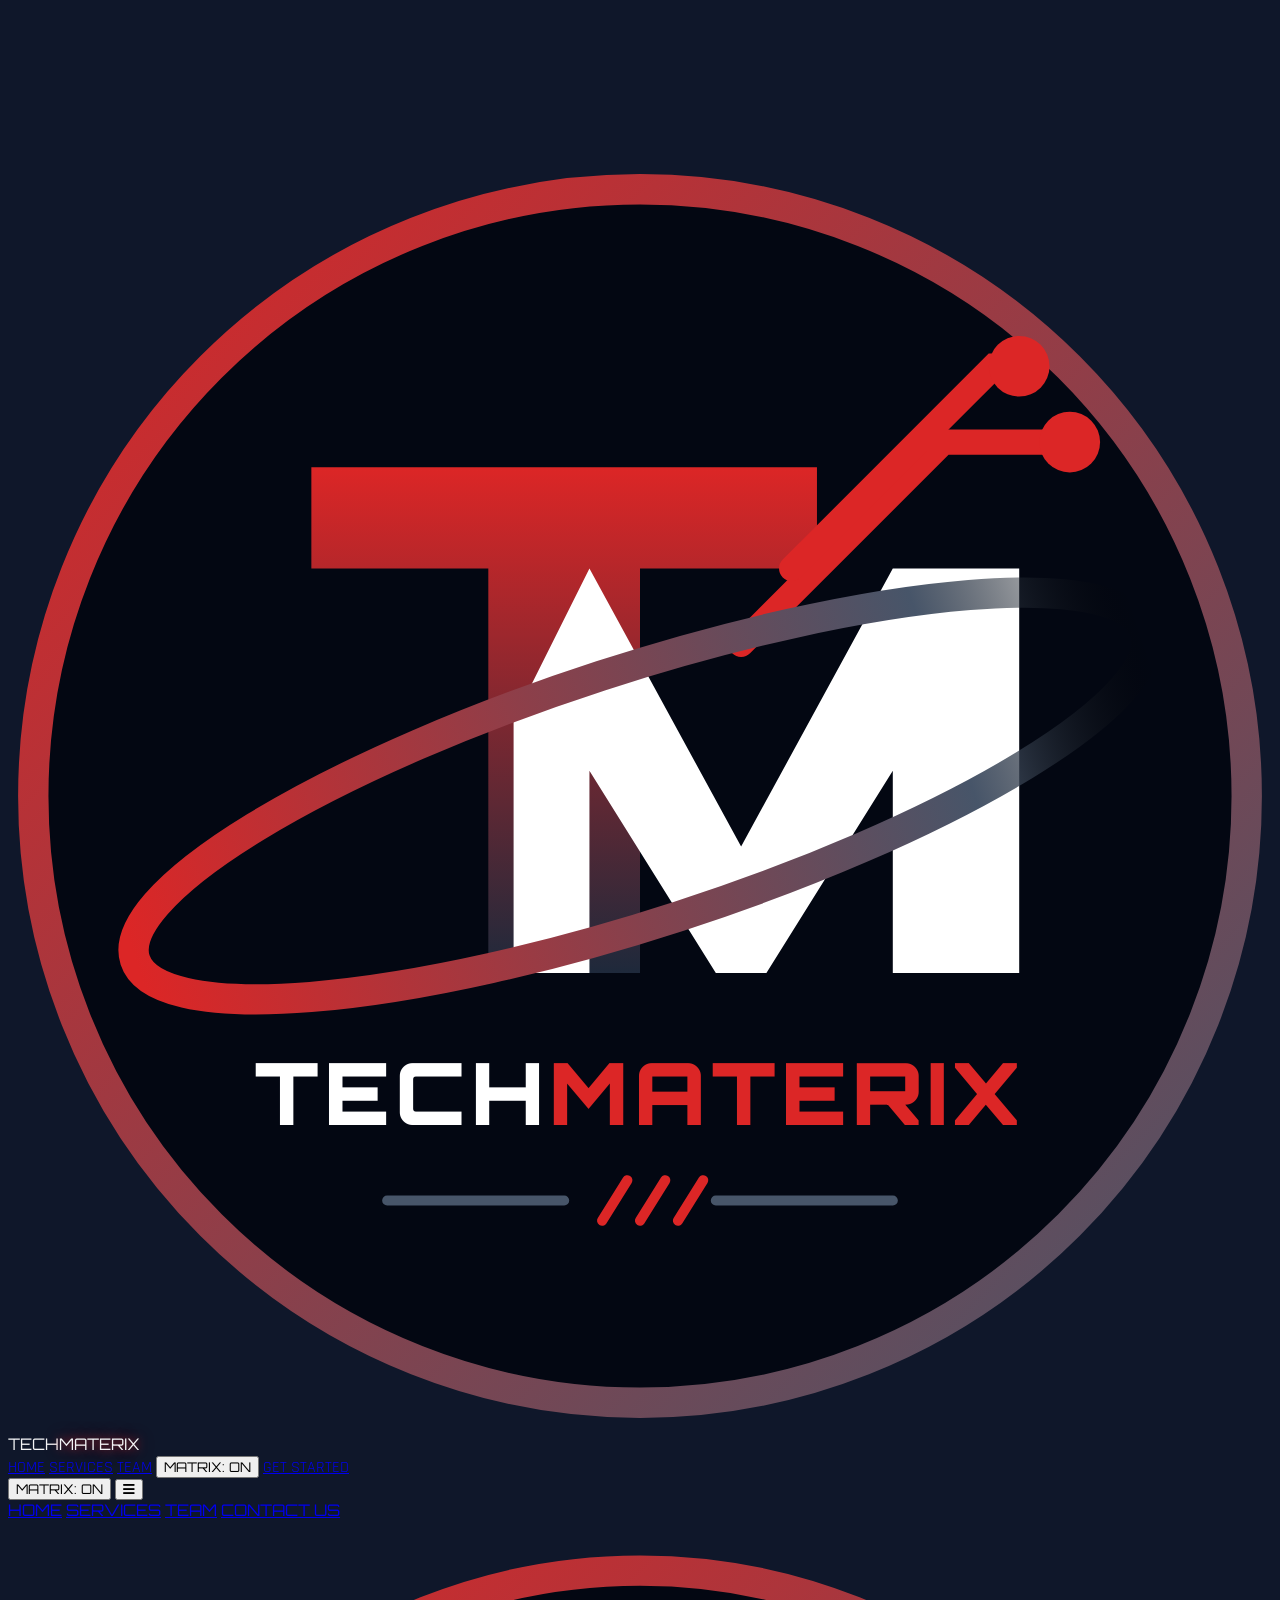
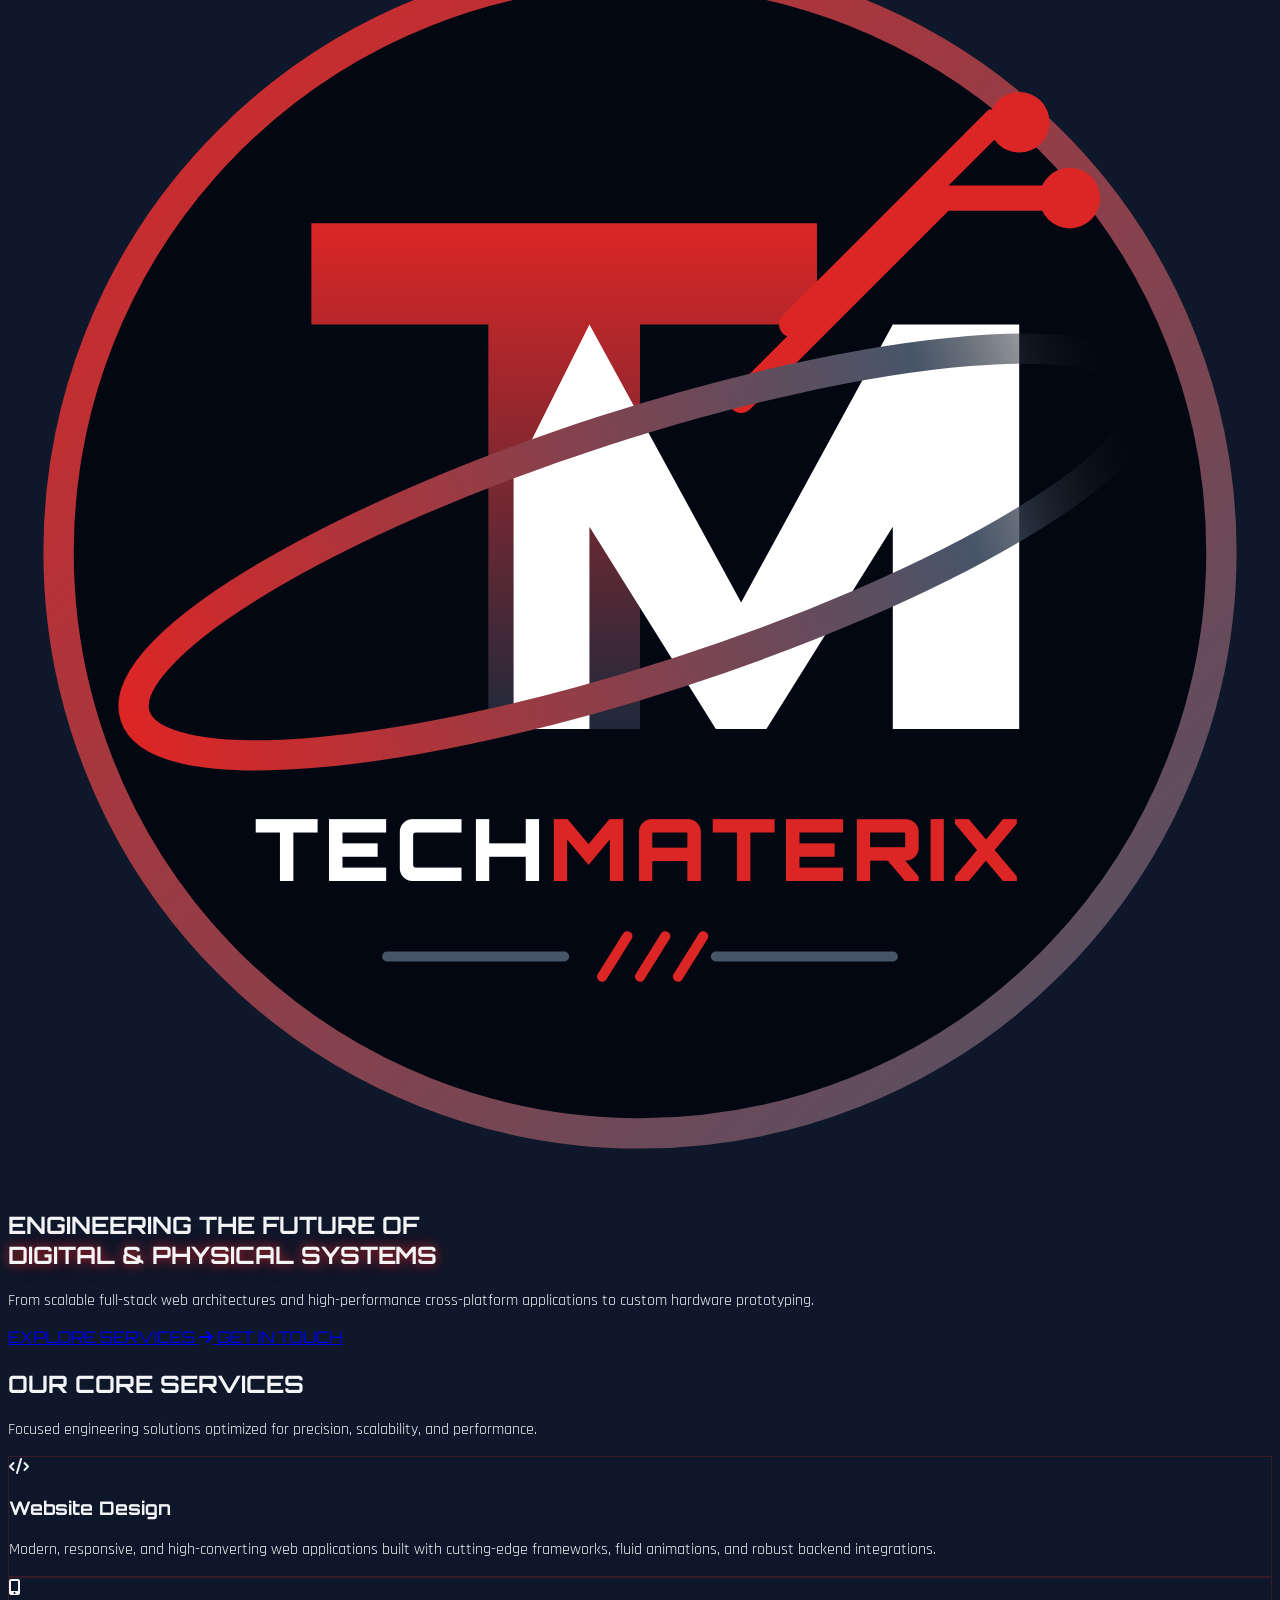
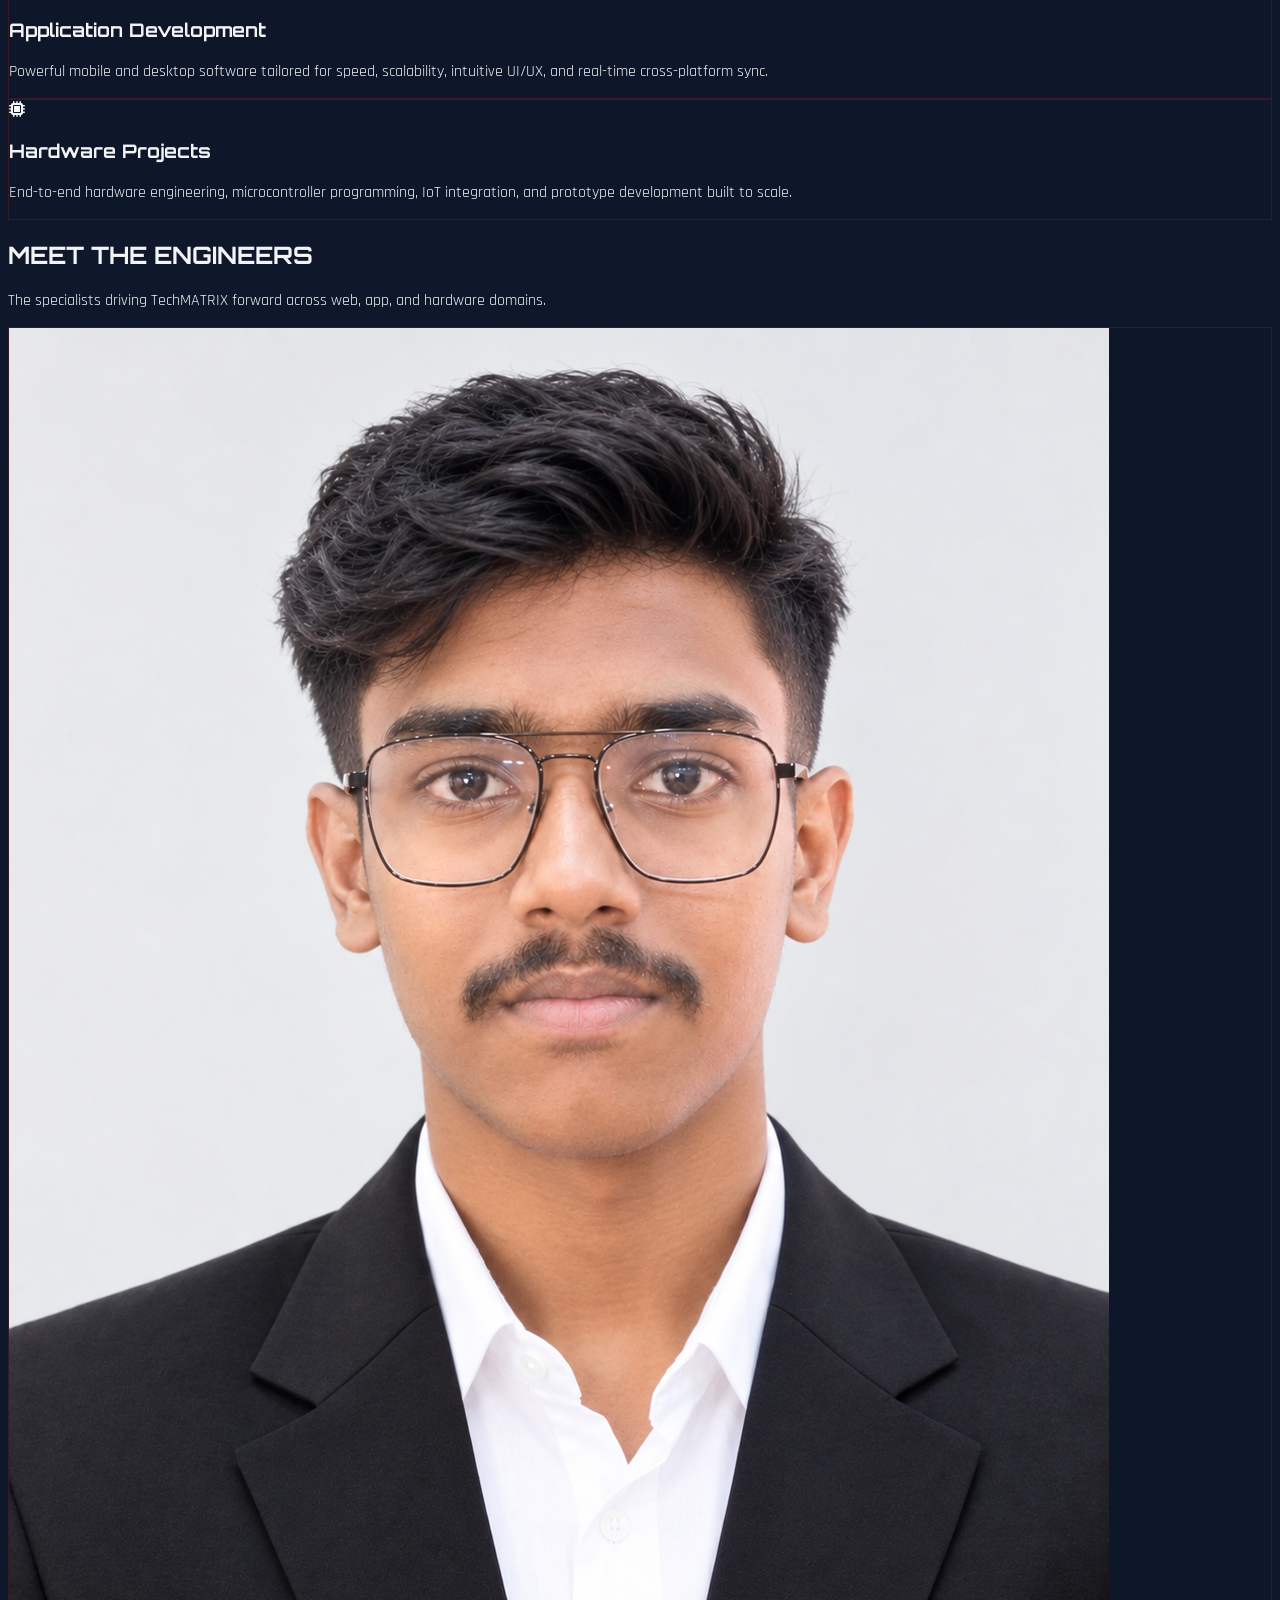
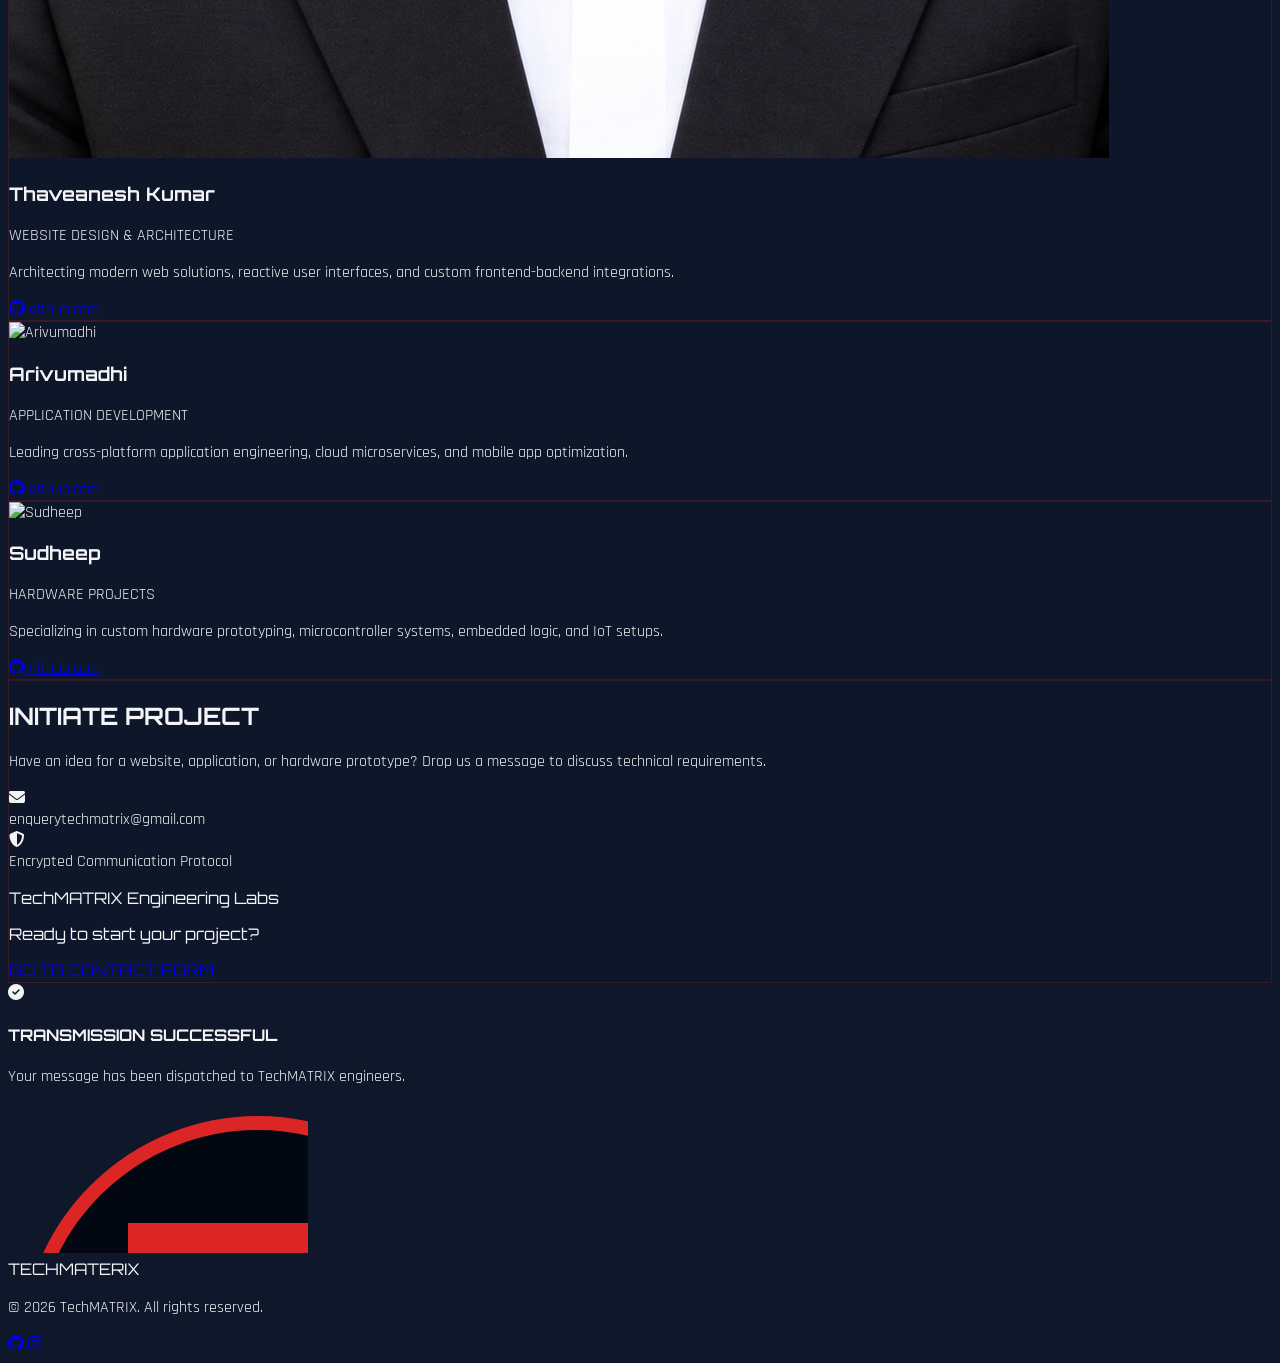
==== commit 530a93e0: "Add files via upload" ====
--- a/index.html
+++ b/index.html
@@ -1,613 +1,392 @@
-<!DOCTYPE html>
-<html lang="en" class="scroll-smooth">
-<head>
-    <meta charset="UTF-8">
-    <meta name="viewport" content="width=device-width, initial-scale=1.0">
-    <title>TechMATRIX | Next-Gen Engineering & Development</title>
-    <!-- Tailwind CSS CDN -->
-    <script src="https://cdn.tailwindcss.com"></script>
-    <!-- FontAwesome CDN -->
-    <link rel="stylesheet" href="https://cdnjs.cloudflare.com/ajax/libs/font-awesome/6.4.0/css/all.min.css">
-    <!-- Anime.js CDN -->
-    <script src="https://cdnjs.cloudflare.com/ajax/libs/animejs/3.2.1/anime.min.js"></script>
-    <style>
-        @import url('https://fonts.googleapis.com/css2?family=Orbitron:wght@400;600;800;900&family=Rajdhani:wght@400;500;600;700&family=Noto+Sans+Tamil&family=Noto+Sans+Telugu&family=Noto+Sans+Kannada&family=Noto+Sans+Malayalam&family=Noto+Sans+Devanagari&display=swap');
-        
-        body { 
-            font-family: 'Rajdhani', sans-serif; 
-            background-color: #030712;
-            color: #f3f4f6;
-            overflow-x: hidden;
-        }
-        
-        .font-orbitron {
-            font-family: 'Orbitron', sans-serif;
-        }
-
-        /* Neon Glow Utility Classes */
-        .neon-glow-cyan {
-            box-shadow: 0 0 20px rgba(0, 240, 255, 0.4), inset 0 0 10px rgba(0, 240, 255, 0.2);
-        }
-        .neon-glow-blue {
-            box-shadow: 0 0 25px rgba(0, 102, 255, 0.5);
-        }
-        .neon-text-cyan {
-            text-shadow: 0 0 10px rgba(0, 240, 255, 0.7), 0 0 20px rgba(0, 240, 255, 0.4);
-        }
-
-        /* Glassmorphism Card Style */
-        .cyber-card {
-            background: rgba(15, 23, 42, 0.75);
-            backdrop-filter: blur(16px);
-            -webkit-backdrop-filter: blur(16px);
-            border: 1px solid rgba(0, 240, 255, 0.2);
-            transition: all 0.4s cubic-bezier(0.175, 0.885, 0.32, 1.275);
-        }
-        .cyber-card:hover {
-            border-color: rgba(0, 240, 255, 0.6);
-            transform: translateY(-8px) scale(1.02);
-            box-shadow: 0 10px 30px -10px rgba(0, 240, 255, 0.3);
-        }
-
-        /* Cursor Particle Trail styling */
-        .cursor-particle {
-            position: fixed;
-            pointer-events: none;
-            border-radius: 50%;
-            background: #00f0ff;
-            box-shadow: 0 0 10px #00f0ff, 0 0 20px #0066ff;
-            z-index: 9999;
-        }
-
-        /* Custom Notification Box styling */
-        #custom-alert {
-            transition: all 0.3s ease-in-out;
-        }
-    </style>
-</head>
-<body class="bg-slate-950 text-slate-100 relative selection:bg-cyan-500 selection:text-black">
-
-    <!-- Multilingual Indic Canvas Background for Matrix Rain -->
-    <canvas id="matrix-canvas" class="fixed top-0 left-0 w-full h-full pointer-events-none z-0 opacity-25 transition-opacity duration-500"></canvas>
-
-    <!-- Header Navigation Bar -->
-    <nav class="fixed w-full z-50 bg-slate-950/80 backdrop-blur-xl border-b border-cyan-900/40">
-        <div class="max-w-7xl mx-auto px-4 sm:px-6 lg:px-8">
-            <div class="flex justify-between h-20 items-center">
-                
-                <!-- Brand Logo & Name (Using exact SVG vector logo matching image) -->
-                <div class="flex items-center gap-3 group cursor-pointer" onclick="window.scrollTo({top: 0, behavior: 'smooth'})">
-                    <div class="w-12 h-12 rounded-full overflow-hidden group-hover:scale-105 transition duration-300">
-                        <svg class="w-full h-full transform group-hover:rotate-6 transition duration-500" viewBox="0 0 500 500" fill="none" xmlns="http://www.w3.org/2000/svg">
-                            <!-- Outer Glowing Gradient Ring -->
-                            <circle cx="250" cy="250" r="240" fill="#030712" stroke="url(#cyan-blue-grad)" stroke-width="12" />
-                            <!-- T Character -->
-                            <path d="M 120 120 H 320 V 160 H 250 V 320 H 190 V 160 H 120 Z" fill="url(#blue-cyan-vert)" />
-                            <!-- M Character -->
-                            <path d="M 230 160 L 290 270 L 350 160 H 400 V 320 H 350 V 240 L 300 320 H 280 L 230 240 V 320 H 200 V 220 Z" fill="#FFFFFF" />
-                            <!-- Circuit Traces top-right -->
-                            <path d="M 290 190 L 370 110 H 420" stroke="#00f0ff" stroke-width="10" stroke-linecap="round"/>
-                            <circle cx="420" cy="110" r="12" fill="#00f0ff" />
-                            <path d="M 310 160 L 390 80 H 400" stroke="#00f0ff" stroke-width="10" stroke-linecap="round"/>
-                            <circle cx="400" cy="80" r="12" fill="#00f0ff" />
-                            <!-- Orbit Ring -->
-                            <ellipse cx="250" cy="250" rx="210" ry="50" fill="none" stroke="url(#orbit-grad)" stroke-width="12" transform="rotate(-18 250 250)" stroke-linecap="round" />
-                            <!-- Text TECHMATERIX -->
-                            <text x="250" y="380" font-family="'Orbitron', sans-serif" font-weight="900" font-size="34" text-anchor="middle" letter-spacing="2">
-                                <tspan fill="#FFFFFF">TECH</tspan><tspan fill="#00f0ff">MATERIX</tspan>
-                            </text>
-                            <!-- Bottom Underline with /// -->
-                            <path d="M 150 410 H 220 M 280 410 H 350" stroke="#0066ff" stroke-width="4" stroke-linecap="round"/>
-                            <path d="M 235 418 L 245 402 M 250 418 L 260 402 M 265 418 L 275 402" stroke="#00f0ff" stroke-width="4" stroke-linecap="round"/>
-                            <defs>
-                                <linearGradient id="cyan-blue-grad" x1="0%" y1="0%" x2="100%" y2="100%">
-                                    <stop offset="0%" stop-color="#00f0ff" />
-                                    <stop offset="100%" stop-color="#0066ff" />
-                                </linearGradient>
-                                <linearGradient id="blue-cyan-vert" x1="0%" y1="0%" x2="0%" y2="100%">
-                                    <stop offset="0%" stop-color="#00f0ff" />
-                                    <stop offset="100%" stop-color="#0055ff" />
-                                </linearGradient>
-                                <linearGradient id="orbit-grad" x1="0%" y1="0%" x2="100%" y2="0%">
-                                    <stop offset="0%" stop-color="#00f0ff" />
-                                    <stop offset="80%" stop-color="#0077ff" />
-                                    <stop offset="100%" stop-color="transparent" />
-                                </linearGradient>
-                            </defs>
-                        </svg>
-                    </div>
-                    <span class="text-2xl font-orbitron font-extrabold tracking-wider text-white">
-                        TECH<span class="text-transparent bg-clip-text bg-gradient-to-r from-cyan-400 to-blue-500 neon-text-cyan">MATERIX</span>
-                    </span>
-                </div>
-
-                <!-- Desktop Navigation Menu -->
-                <div class="hidden md:flex space-x-6 items-center font-medium tracking-wider">
-                    <a href="#home" class="text-slate-300 hover:text-cyan-400 transition">HOME</a>
-                    <a href="#services" class="text-slate-300 hover:text-cyan-400 transition">SERVICES</a>
-                    <a href="#team" class="text-slate-300 hover:text-cyan-400 transition">TEAM</a>
-                    
-                    <!-- Matrix Toggle Switch (Top Right Navigation) -->
-                    <button id="matrix-toggle-btn" class="px-3.5 py-1.5 rounded-full border border-cyan-500/50 bg-cyan-950/30 text-xs font-orbitron font-semibold text-cyan-300 flex items-center gap-2 hover:bg-cyan-500/20 transition shadow-sm shadow-cyan-500/30">
-                        <span id="matrix-dot" class="w-2 h-2 rounded-full bg-cyan-400 animate-ping"></span>
-                        <span id="matrix-status-text">MATRIX: ON</span>
-                    </button>
-
-                    <a href="#contact" class="relative inline-flex items-center justify-center p-0.5 overflow-hidden text-sm font-bold rounded-full group bg-gradient-to-r from-cyan-500 to-blue-600 group-hover:from-cyan-400 group-hover:to-blue-500 text-white shadow-lg shadow-cyan-500/20 hover:shadow-cyan-500/50 transition">
-                        <span class="relative px-6 py-2.5 transition-all ease-in duration-75 bg-slate-950 rounded-full group-hover:bg-opacity-0">
-                            GET STARTED
-                        </span>
-                    </a>
-                </div>
-
-                <!-- Mobile Menu Icon -->
-                <div class="md:hidden flex items-center gap-3">
-                    <button id="mobile-matrix-toggle" class="px-2.5 py-1 rounded-full border border-cyan-500/40 text-xs font-orbitron text-cyan-400">
-                        <span id="mobile-matrix-status">MATRIX: ON</span>
-                    </button>
-                    <button id="mobile-menu-btn" class="text-cyan-400 focus:outline-none p-2">
-                        <i class="fas fa-bars text-2xl"></i>
-                    </button>
-                </div>
-            </div>
-        </div>
-
-        <!-- Mobile Navigation Menu -->
-        <div id="mobile-menu" class="hidden md:hidden bg-slate-950/95 border-b border-cyan-900/40 px-6 py-6 space-y-4 font-orbitron">
-            <a href="#home" class="block text-slate-300 hover:text-cyan-400">HOME</a>
-            <a href="#services" class="block text-slate-300 hover:text-cyan-400">SERVICES</a>
-            <a href="#team" class="block text-slate-300 hover:text-cyan-400">TEAM</a>
-            <a href="#contact" class="block text-cyan-400 font-bold">CONTACT US</a>
-        </div>
-    </nav>
-
-    <!-- Hero Section -->
-    <section id="home" class="relative pt-36 pb-24 min-h-screen flex items-center justify-center overflow-hidden z-10">
-        <div class="max-w-7xl mx-auto px-4 sm:px-6 lg:px-8 text-center relative z-10">
-            
-            <!-- Neon Monogram Badge Graphic (Identical to Brand Badge Logo) -->
-            <div class="hero-anime-el mb-8 inline-block">
-                <div class="relative w-44 h-44 sm:w-56 sm:h-56 mx-auto rounded-full p-1 bg-gradient-to-tr from-cyan-400 via-blue-600 to-cyan-300 shadow-2xl shadow-cyan-500/40 animate-pulse">
-                    <div class="w-full h-full rounded-full bg-slate-950 flex items-center justify-center overflow-hidden p-3">
-                        <svg class="w-full h-full" viewBox="0 0 500 500" fill="none" xmlns="http://www.w3.org/2000/svg">
-                            <!-- Background Inner Glow -->
-                            <circle cx="250" cy="250" r="230" fill="#030712" stroke="url(#hero-cyan-blue)" stroke-width="12" />
-                            <!-- Bold T -->
-                            <path d="M 120 120 H 320 V 160 H 250 V 320 H 190 V 160 H 120 Z" fill="url(#hero-blue-cyan)" />
-                            <!-- White Faceted M -->
-                            <path d="M 230 160 L 290 270 L 350 160 H 400 V 320 H 350 V 240 L 300 320 H 280 L 230 240 V 320 H 200 V 220 Z" fill="#FFFFFF" />
-                            <!-- Circuit Node Traces -->
-                            <path d="M 290 190 L 370 110 H 420" stroke="#00f0ff" stroke-width="10" stroke-linecap="round"/>
-                            <circle cx="420" cy="110" r="12" fill="#00f0ff" />
-                            <path d="M 310 160 L 390 80 H 400" stroke="#00f0ff" stroke-width="10" stroke-linecap="round"/>
-                            <circle cx="400" cy="80" r="12" fill="#00f0ff" />
-                            <!-- Orbit Ring -->
-                            <ellipse cx="250" cy="250" rx="210" ry="50" fill="none" stroke="url(#hero-orbit)" stroke-width="12" transform="rotate(-18 250 250)" stroke-linecap="round" />
-                            <!-- Brand Text -->
-                            <text x="250" y="380" font-family="'Orbitron', sans-serif" font-weight="900" font-size="34" text-anchor="middle" letter-spacing="2">
-                                <tspan fill="#FFFFFF">TECH</tspan><tspan fill="#00f0ff">MATERIX</tspan>
-                            </text>
-                            <!-- Underline /// -->
-                            <path d="M 150 410 H 220 M 280 410 H 350" stroke="#0066ff" stroke-width="4" stroke-linecap="round"/>
-                            <path d="M 235 418 L 245 402 M 250 418 L 260 402 M 265 418 L 275 402" stroke="#00f0ff" stroke-width="4" stroke-linecap="round"/>
-                            <defs>
-                                <linearGradient id="hero-cyan-blue" x1="0%" y1="0%" x2="100%" y2="100%">
-                                    <stop offset="0%" stop-color="#00f0ff" />
-                                    <stop offset="100%" stop-color="#0066ff" />
-                                </linearGradient>
-                                <linearGradient id="hero-blue-cyan" x1="0%" y1="0%" x2="0%" y2="100%">
-                                    <stop offset="0%" stop-color="#00f0ff" />
-                                    <stop offset="100%" stop-color="#0055ff" />
-                                </linearGradient>
-                                <linearGradient id="hero-orbit" x1="0%" y1="0%" x2="100%" y2="0%">
-                                    <stop offset="0%" stop-color="#00f0ff" />
-                                    <stop offset="80%" stop-color="#0077ff" />
-                                    <stop offset="100%" stop-color="transparent" />
-                                </linearGradient>
-                            </defs>
-                        </svg>
-                    </div>
-                </div>
-            </div>
-
-            <h1 class="hero-anime-el text-4xl sm:text-6xl md:text-7xl font-orbitron font-black tracking-tight mb-6 leading-tight">
-                ENGINEERING THE FUTURE OF <br>
-                <span class="text-transparent bg-clip-text bg-gradient-to-r from-cyan-400 via-blue-400 to-cyan-200 neon-text-cyan">
-                    DIGITAL & PHYSICAL SYSTEMS
-                </span>
-            </h1>
-
-            <p class="hero-anime-el text-lg sm:text-2xl text-slate-400 max-w-3xl mx-auto mb-10 font-normal leading-relaxed">
-                From scalable full-stack web architectures and high-performance cross-platform applications to custom hardware prototyping.
-            </p>
-
-            <div class="hero-anime-el flex flex-col sm:flex-row justify-center gap-6">
-                <a href="#services" class="px-8 py-4 rounded-full font-orbitron font-bold text-sm bg-gradient-to-r from-cyan-500 to-blue-600 text-white hover:from-cyan-400 hover:to-blue-500 transform hover:scale-105 transition shadow-lg shadow-cyan-500/30">
-                    EXPLORE SERVICES <i class="fas fa-arrow-right ml-2"></i>
-                </a>
-                <a href="#contact" class="px-8 py-4 rounded-full font-orbitron font-bold text-sm border border-cyan-500/50 text-cyan-400 hover:bg-cyan-500/10 hover:border-cyan-400 transition">
-                    GET IN TOUCH
-                </a>
-            </div>
-        </div>
-    </section>
-
-    <!-- Core Services Section -->
-    <section id="services" class="py-28 relative z-10 border-t border-slate-900">
-        <div class="max-w-7xl mx-auto px-4 sm:px-6 lg:px-8">
-            <div class="text-center mb-20 section-title">
-                <h2 class="text-3xl sm:text-5xl font-orbitron font-extrabold text-white mb-4">
-                    OUR <span class="text-cyan-400">CORE SERVICES</span>
-                </h2>
-                <div class="w-24 h-1 bg-gradient-to-r from-cyan-500 to-blue-600 mx-auto rounded-full mb-4"></div>
-                <p class="text-slate-400 text-lg max-w-2xl mx-auto">
-                    Focused engineering solutions optimized for precision, scalability, and performance.
-                </p>
-            </div>
-
-            <div class="grid grid-cols-1 md:grid-cols-3 gap-10">
-                <!-- 1. Website Design -->
-                <div class="service-card cyber-card p-10 rounded-2xl relative overflow-hidden group">
-                    <div class="w-16 h-16 rounded-xl bg-gradient-to-br from-cyan-500/20 to-blue-500/10 border border-cyan-500/30 flex items-center justify-center text-cyan-400 text-2xl mb-8 group-hover:scale-110 transition duration-300">
-                        <i class="fas fa-code"></i>
-                    </div>
-                    <h3 class="text-2xl font-orbitron font-bold text-white mb-4">Website Design</h3>
-                    <p class="text-slate-400 leading-relaxed text-base">
-                        Modern, responsive, and high-converting web applications built with cutting-edge frameworks, fluid animations, and robust backend integrations.
-                    </p>
-                </div>
-
-                <!-- 2. Application Development -->
-                <div class="service-card cyber-card p-10 rounded-2xl relative overflow-hidden group">
-                    <div class="w-16 h-16 rounded-xl bg-gradient-to-br from-cyan-500/20 to-blue-500/10 border border-cyan-500/30 flex items-center justify-center text-cyan-400 text-2xl mb-8 group-hover:scale-110 transition duration-300">
-                        <i class="fas fa-mobile-screen-button"></i>
-                    </div>
-                    <h3 class="text-2xl font-orbitron font-bold text-white mb-4">Application Development</h3>
-                    <p class="text-slate-400 leading-relaxed text-base">
-                        Powerful mobile and desktop software tailored for speed, scalability, intuitive UI/UX, and real-time cross-platform sync.
-                    </p>
-                </div>
-
-                <!-- 3. Hardware Projects -->
-                <div class="service-card cyber-card p-10 rounded-2xl relative overflow-hidden group">
-                    <div class="w-16 h-16 rounded-xl bg-gradient-to-br from-cyan-500/20 to-blue-500/10 border border-cyan-500/30 flex items-center justify-center text-cyan-400 text-2xl mb-8 group-hover:scale-110 transition duration-300">
-                        <i class="fas fa-microchip"></i>
-                    </div>
-                    <h3 class="text-2xl font-orbitron font-bold text-white mb-4">Hardware Projects</h3>
-                    <p class="text-slate-400 leading-relaxed text-base">
-                        End-to-end hardware engineering, microcontroller programming, IoT integration, and prototype development built to scale.
-                    </p>
-                </div>
-            </div>
-        </div>
-    </section>
-
-    <!-- Engineering Team Section -->
-    <section id="team" class="py-28 relative z-10 bg-slate-900/40 border-t border-slate-900">
-        <div class="max-w-7xl mx-auto px-4 sm:px-6 lg:px-8">
-            <div class="text-center mb-20 section-title">
-                <h2 class="text-3xl sm:text-5xl font-orbitron font-extrabold text-white mb-4">
-                    MEET THE <span class="text-cyan-400">ENGINEERS</span>
-                </h2>
-                <div class="w-24 h-1 bg-gradient-to-r from-cyan-500 to-blue-600 mx-auto rounded-full mb-4"></div>
-                <p class="text-slate-400 text-lg max-w-2xl mx-auto">
-                    The specialists driving TechMATRIX forward across web, app, and hardware domains.
-                </p>
-            </div>
-
-            <div class="grid grid-cols-1 md:grid-cols-3 gap-10">
-                <!-- 1. Thaveanesh Kumar -->
-                <div class="team-card cyber-card p-8 rounded-2xl text-center flex flex-col justify-between">
-                    <div>
-                        <div class="w-32 h-32 mx-auto rounded-full p-1 bg-gradient-to-tr from-cyan-400 to-blue-600 mb-6 relative">
-                            <img src="thaveanesh-kumar-output.png" alt="Thaveanesh Kumar" class="w-full h-full rounded-full bg-slate-900 object-cover">
-                        </div>
-                        <h3 class="text-xl font-orbitron font-bold text-white mb-2">Thaveanesh Kumar</h3>
-                        <p class="text-cyan-400 font-semibold mb-4 text-sm tracking-widest">WEBSITE DESIGN & ARCHITECTURE</p>
-                        <p class="text-slate-400 text-sm leading-relaxed mb-6">
-                            Architecting modern web solutions, reactive user interfaces, and custom frontend-backend integrations.
-                        </p>
-                    </div>
-                    <!-- GitHub Profile Link -->
-                    <div class="pt-4 border-t border-slate-800/80">
-                        <a href="https://github.com/thaveanesh-kumar-t" target="_blank" rel="noopener noreferrer" class="inline-flex items-center gap-2 text-slate-400 hover:text-cyan-400 transition-colors duration-300 group/github text-sm font-medium">
-                            <i class="fab fa-github text-xl group-hover/github:scale-110 transition-transform duration-300"></i>
-                            <span class="group-hover/github:underline font-mono">github.com</span>
-                        </a>
-                    </div>
-                </div>
-
-                <!-- 2. Arivumadhi -->
-                <div class="team-card cyber-card p-8 rounded-2xl text-center flex flex-col justify-between">
-                    <div>
-                        <div class="w-32 h-32 mx-auto rounded-full p-1 bg-gradient-to-tr from-cyan-400 to-blue-600 mb-6 relative">
-                            <img src="https://api.dicebear.com/7.x/bottts/svg?seed=Arivumadhi&backgroundColor=0f172a" alt="Arivumadhi" class="w-full h-full rounded-full bg-slate-900 object-cover">
-                        </div>
-                        <h3 class="text-xl font-orbitron font-bold text-white mb-2">Arivumadhi</h3>
-                        <p class="text-cyan-400 font-semibold mb-4 text-sm tracking-widest">APPLICATION DEVELOPMENT</p>
-                        <p class="text-slate-400 text-sm leading-relaxed mb-6">
-                            Leading cross-platform application engineering, cloud microservices, and mobile app optimization.
-                        </p>
-                    </div>
-                    <!-- GitHub Profile Link -->
-                    <div class="pt-4 border-t border-slate-800/80">
-                        <a href="https://github.com/arivumadhidr" target="_blank" rel="noopener noreferrer" class="inline-flex items-center gap-2 text-slate-400 hover:text-cyan-400 transition-colors duration-300 group/github text-sm font-medium">
-                            <i class="fab fa-github text-xl group-hover/github:scale-110 transition-transform duration-300"></i>
-                            <span class="group-hover/github:underline font-mono">github.com</span>
-                        </a>
-                    </div>
-                </div>
-
-                <!-- 3. Sudheep -->
-                <div class="team-card cyber-card p-8 rounded-2xl text-center flex flex-col justify-between">
-                    <div>
-                        <div class="w-32 h-32 mx-auto rounded-full p-1 bg-gradient-to-tr from-cyan-400 to-blue-600 mb-6 relative">
-                            <img src="https://api.dicebear.com/7.x/bottts/svg?seed=Sudheep&backgroundColor=0f172a" alt="Sudheep" class="w-full h-full rounded-full bg-slate-900 object-cover">
-                        </div>
-                        <h3 class="text-xl font-orbitron font-bold text-white mb-2">Sudheep</h3>
-                        <p class="text-cyan-400 font-semibold mb-4 text-sm tracking-widest">HARDWARE PROJECTS</p>
-                        <p class="text-slate-400 text-sm leading-relaxed mb-6">
-                            Specializing in custom hardware prototyping, microcontroller systems, embedded logic, and IoT setups.
-                        </p>
-                    </div>
-                    <!-- GitHub Profile Link -->
-                    <div class="pt-4 border-t border-slate-800/80">
-                        <a href="https://github.com/Sudeepbb" target="_blank" rel="noopener noreferrer" class="inline-flex items-center gap-2 text-slate-400 hover:text-cyan-400 transition-colors duration-300 group/github text-sm font-medium">
-                            <i class="fab fa-github text-xl group-hover/github:scale-110 transition-transform duration-300"></i>
-                            <span class="group-hover/github:underline font-mono">github.com</span>
-                        </a>
-                    </div>
-                </div>
-            </div>
-        </div>
-    </section>
-
-    <!-- Contact Section -->
-    <section id="contact" class="py-28 relative z-10 border-t border-slate-900">
-        <div class="max-w-7xl mx-auto px-4 sm:px-6 lg:px-8">
-            <div class="cyber-card rounded-3xl overflow-hidden border border-cyan-500/30 grid grid-cols-1 lg:grid-cols-2">
-                
-                <div class="p-10 lg:p-14 bg-gradient-to-br from-slate-900 via-slate-950 to-cyan-950/40 flex flex-col justify-between">
-                    <div>
-                        <h2 class="text-3xl sm:text-4xl font-orbitron font-extrabold text-white mb-6">
-                            INITIATE <span class="text-cyan-400">PROJECT</span>
-                        </h2>
-                        <p class="text-slate-400 text-lg mb-10 leading-relaxed">
-                            Have an idea for a website, application, or hardware prototype? Drop us a message to discuss technical requirements.
-                        </p>
-
-                        <div class="space-y-6">
-                            <div class="flex items-center gap-4">
-                                <div class="w-12 h-12 rounded-xl bg-cyan-500/10 border border-cyan-500/30 flex items-center justify-center text-cyan-400">
-                                    <i class="fas fa-envelope text-lg"></i>
-                                </div>
-                                <span class="text-slate-300 font-mono text-base">enquerytechmatrix@gmail.com</span>
-                            </div>
-                            <div class="flex items-center gap-4">
-                                <div class="w-12 h-12 rounded-xl bg-cyan-500/10 border border-cyan-500/30 flex items-center justify-center text-cyan-400">
-                                    <i class="fas fa-shield-halved text-lg"></i>
-                                </div>
-                                <span class="text-slate-300 font-mono text-base">Encrypted Communication Protocol</span>
-                            </div>
-                        </div>
-                    </div>
-
-                    <div class="mt-12 pt-8 border-t border-slate-800">
-                        <p class="text-xs text-slate-500 uppercase tracking-widest font-orbitron">TechMATRIX Engineering Labs</p>
-                    </div>
-                </div>
-
-                <div class="p-10 lg:p-14 bg-slate-950/80">
-                    <form id="contact-form" class="space-y-6">
-                        <div>
-                            <label class="block text-xs font-orbitron text-slate-400 mb-2 tracking-wider">NAME</label>
-                            <input type="text" required class="w-full px-4 py-3 rounded-lg bg-slate-900 border border-slate-800 text-white focus:outline-none focus:border-cyan-400 focus:ring-1 focus:ring-cyan-400 transition" placeholder="John Doe">
-                        </div>
-                        <div>
-                            <label class="block text-xs font-orbitron text-slate-400 mb-2 tracking-wider">EMAIL</label>
-                            <input type="email" required class="w-full px-4 py-3 rounded-lg bg-slate-900 border border-slate-800 text-white focus:outline-none focus:border-cyan-400 focus:ring-1 focus:ring-cyan-400 transition" placeholder="john@example.com">
-                        </div>
-                        <div>
-                            <label class="block text-xs font-orbitron text-slate-400 mb-2 tracking-wider">SERVICE REQUIRED</label>
-                            <select class="w-full px-4 py-3 rounded-lg bg-slate-900 border border-slate-800 text-slate-300 focus:outline-none focus:border-cyan-400 focus:ring-1 focus:ring-cyan-400 transition">
-                                <option>Website Design</option>
-                                <option>Application Development</option>
-                                <option>Hardware Projects</option>
-                            </select>
-                        </div>
-                        <div>
-                            <label class="block text-xs font-orbitron text-slate-400 mb-2 tracking-wider">PROJECT DETAILS</label>
-                            <textarea rows="4" required class="w-full px-4 py-3 rounded-lg bg-slate-900 border border-slate-800 text-white focus:outline-none focus:border-cyan-400 focus:ring-1 focus:ring-cyan-400 transition" placeholder="Describe your project specification..."></textarea>
-                        </div>
-                        <button type="submit" class="w-full py-4 rounded-lg font-orbitron font-bold text-sm bg-gradient-to-r from-cyan-500 to-blue-600 text-white hover:from-cyan-400 hover:to-blue-500 transition shadow-lg shadow-cyan-500/20">
-                            TRANSMIT MESSAGE
-                        </button>
-                    </form>
-                </div>
-            </div>
-        </div>
-    </section>
-
-    <!-- Custom Floating Alert Notification (Replaces alert()) -->
-    <div id="custom-alert" class="fixed bottom-6 right-6 hidden z-50 p-4 rounded-xl bg-slate-900 border border-cyan-400 text-cyan-300 shadow-2xl shadow-cyan-500/30 flex items-center gap-3">
-        <i class="fas fa-circle-check text-xl"></i>
-        <div>
-            <h4 class="font-orbitron font-bold text-sm text-white">TRANSMISSION SUCCESSFUL</h4>
-            <p class="text-xs text-slate-300">Your message has been dispatched to TechMATRIX engineers.</p>
-        </div>
-    </div>
-
-    <!-- Footer -->
-    <footer class="bg-slate-950 text-slate-500 py-12 border-t border-slate-900 relative z-10">
-        <div class="max-w-7xl mx-auto px-4 sm:px-6 lg:px-8 text-center">
-            <div class="flex items-center justify-center gap-3 mb-6">
-                <div class="w-8 h-8 rounded-full">
-                    <svg class="w-full h-full" viewBox="0 0 500 500" fill="none">
-                        <circle cx="250" cy="250" r="230" fill="#030712" stroke="#00f0ff" stroke-width="14" />
-                        <path d="M 120 120 H 320 V 160 H 250 V 320 H 190 V 160 H 120 Z" fill="#00f0ff" />
-                        <path d="M 230 160 L 290 270 L 350 160 H 400 V 320 H 350 V 240 L 300 320 H 280 L 230 240 V 320 H 200 V 220 Z" fill="#FFFFFF" />
-                    </svg>
-                </div>
-                <span class="text-lg font-orbitron font-bold text-white tracking-wider">TECH<span class="text-cyan-400">MATERIX</span></span>
-            </div>
-            <p class="text-sm mb-6">&copy; 2026 TechMATRIX. All rights reserved.</p>
-            <div class="flex justify-center space-x-6 text-slate-400">
-                <a href="https://github.com/TechMatrixs" class="hover:text-cyan-400 transition"><i class="fab fa-github text-lg"></i></a>
-                <a href="#" class="hover:text-cyan-400 transition"><i class="fab fa-instagram text-lg"></i></a>
-            </div>
-        </div>
-    </footer>
-
-    <!-- Interactive Scripts -->
-    <script>
-        // 1. Mobile Menu Toggle
-        const menuBtn = document.getElementById('mobile-menu-btn');
-        const mobileMenu = document.getElementById('mobile-menu');
-
-        menuBtn.addEventListener('click', () => {
-            mobileMenu.classList.toggle('hidden');
-        });
-
-        // Form Submit Custom Notification Box
-        document.getElementById('contact-form').addEventListener('submit', (e) => {
-            e.preventDefault();
-            const alertBox = document.getElementById('custom-alert');
-            alertBox.classList.remove('hidden');
-            setTimeout(() => {
-                alertBox.classList.add('hidden');
-            }, 4000);
-            e.target.reset();
-        });
-
-        // 2. Multilingual Matrix Rain Animation & ON/OFF Controls
-        const canvas = document.getElementById('matrix-canvas');
-        const ctx = canvas.getContext('2d');
-        let isMatrixActive = true;
-        let matrixInterval;
-
-        function resizeCanvas() {
-            canvas.width = window.innerWidth;
-            canvas.height = window.innerHeight;
-        }
-        resizeCanvas();
-        window.addEventListener('resize', resizeCanvas);
-
-        const chars = 'abcdefghijklmnopquestwxyz'+ 
-                      '011001010101∑∫λπ∞=-+!@#$%^&*()_+{}|:"<>?[]\;';
-
-        const fontSize = 20;
-        let columns = Math.floor(window.innerWidth / fontSize);
-        let drops = Array(columns).fill(1);
-
-        function drawMatrix() {
-            ctx.fillStyle = 'rgba(3, 7, 18, 0.08)';
-            ctx.fillRect(0, 0, canvas.width, canvas.height);
-
-            ctx.fillStyle = '#006742';
-            ctx.font = `${fontSize}px sans-serif`;
-
-            columns = Math.floor(canvas.width / fontSize);
-            if(drops.length < columns) {
-                while(drops.length < columns) drops.push(Math.floor(Math.random() * -100));
-            }
-
-            for (let i = 0; i < drops.length; i++) {
-                const text = chars.charAt(Math.floor(Math.random() * chars.length));
-                ctx.fillText(text, i * fontSize, drops[i] * fontSize);
-
-                if (drops[i] * fontSize > canvas.height && Math.random() > 0.975) {
-                    drops[i] = 0;
-                }
-                drops[i]++;
-            }
-        }
-
-        function startMatrix() {
-            if(!matrixInterval) {
-                matrixInterval = setInterval(drawMatrix, 45);
-            }
-            canvas.style.opacity = "0.25";
-        }
-
-        function stopMatrix() {
-            clearInterval(matrixInterval);
-            matrixInterval = null;
-            ctx.clearRect(0, 0, canvas.width, canvas.height);
-            canvas.style.opacity = "0";
-        }
-
-        startMatrix();
-
-        // Matrix Toggle Logic
-        const toggleBtn = document.getElementById('matrix-toggle-btn');
-        const dot = document.getElementById('matrix-dot');
-        const statusText = document.getElementById('matrix-status-text');
-        const mobileToggle = document.getElementById('mobile-matrix-toggle');
-        const mobileStatus = document.getElementById('mobile-matrix-status');
-
-        function toggleMatrixState() {
-            isMatrixActive = !isMatrixActive;
-            if (isMatrixActive) {
-                startMatrix();
-                dot.className = "w-2 h-2 rounded-full bg-cyan-400 animate-ping";
-                statusText.innerText = "MATRIX: ON";
-                mobileStatus.innerText = "MATRIX: ON";
-            } else {
-                stopMatrix();
-                dot.className = "w-2 h-2 rounded-full bg-slate-600";
-                statusText.innerText = "MATRIX: OFF";
-                mobileStatus.innerText = "MATRIX: OFF";
-            }
-        }
-
-        toggleBtn.addEventListener('click', toggleMatrixState);
-        mobileToggle.addEventListener('click', toggleMatrixState);
-
-        // 3. Anime.js Animations
-        document.addEventListener('DOMContentLoaded', () => {
-            anime({
-                targets: '.hero-anime-el',
-                translateY: [40, 0],
-                opacity: [0, 1],
-                delay: anime.stagger(150, {start: 200}),
-                easing: 'easeOutQuad',
-                duration: 1000
-            });
-
-            anime({
-                targets: '.service-card',
-                translateY: [60, 0],
-                opacity: [0, 1],
-                delay: anime.stagger(150, {start: 800}),
-                easing: 'easeOutCubic',
-                duration: 1000
-            });
-        });
-
-        // 4. Cursor Particle Trail
-        document.addEventListener('mousemove', (e) => {
-            if (Math.random() < 0.25) {
-                const particle = document.createElement('div');
-                particle.className = 'cursor-particle';
-                const size = Math.random() * 6 + 2;
-                particle.style.width = `${size}px`;
-                particle.style.height = `${size}px`;
-                particle.style.left = `${e.clientX}px`;
-                particle.style.top = `${e.clientY}px`;
-                document.body.appendChild(particle);
-
-                anime({
-                    targets: particle,
-                    scale: [1, 0],
-                    opacity: [1, 0],
-                    translateY: anime.random(-30, 30),
-                    translateX: anime.random(-30, 30),
-                    duration: 800,
-                    easing: 'easeOutExpo',
-                    complete: () => particle.remove()
-                });
-            }
-        });
-    </script>
-</body>
+<!DOCTYPE html>
+<html lang="en" class="scroll-smooth">
+<head>
+    <meta charset="UTF-8">
+    <meta name="viewport" content="width=device-width, initial-scale=1.0">
+    <title>TechMATRIX | Next-Gen Engineering & Development</title>
+    <!-- Tailwind CSS CDN -->
+    <script src="https://cdn.tailwindcss.com"></script>
+    <!-- FontAwesome CDN -->
+    <link rel="stylesheet" href="https://cdnjs.cloudflare.com/ajax/libs/font-awesome/6.4.0/css/all.min.css">
+    <!-- Anime.js CDN -->
+    <script src="https://cdnjs.cloudflare.com/ajax/libs/animejs/3.2.1/anime.min.js"></script>
+    <link rel="stylesheet" href="style.css">
+    <script>
+        tailwind.config = {
+            theme: {
+                extend: {
+                    colors: {
+                        crimson: {
+                            400: '#f87171',
+                            500: '#dc2626',
+                            600: '#b91c1c',
+                        }
+                    }
+                }
+            }
+        }
+    </script>
+</head>
+<body class="bg-slate-950 text-slate-100 relative selection:bg-red-600 selection:text-white">
+
+    <!-- Multilingual Indic Canvas Background for Matrix Rain -->
+    <canvas id="matrix-canvas" class="fixed top-0 left-0 w-full h-full pointer-events-none z-0 opacity-25 transition-opacity duration-500"></canvas>
+
+    <!-- Header Navigation Bar -->
+    <nav class="fixed w-full z-50 bg-slate-950/80 backdrop-blur-xl border-b border-red-900/40">
+        <div class="max-w-7xl mx-auto px-4 sm:px-6 lg:px-8">
+            <div class="flex justify-between h-20 items-center">
+
+                <!-- Brand Logo & Name -->
+                <div class="flex items-center gap-3 group cursor-pointer" onclick="window.scrollTo({top: 0, behavior: 'smooth'})">
+                    <div class="w-12 h-12 rounded-full overflow-hidden group-hover:scale-105 transition duration-300">
+                        <svg class="w-full h-full transform group-hover:rotate-6 transition duration-500" viewBox="0 0 500 500" fill="none" xmlns="http://www.w3.org/2000/svg">
+                            <circle cx="250" cy="250" r="240" fill="#030712" stroke="url(#red-slate-grad)" stroke-width="12" />
+                            <path d="M 120 120 H 320 V 160 H 250 V 320 H 190 V 160 H 120 Z" fill="url(#slate-red-vert)" />
+                            <path d="M 230 160 L 290 270 L 350 160 H 400 V 320 H 350 V 240 L 300 320 H 280 L 230 240 V 320 H 200 V 220 Z" fill="#FFFFFF" />
+                            <path d="M 290 190 L 370 110 H 420" stroke="#dc2626" stroke-width="10" stroke-linecap="round"/>
+                            <circle cx="420" cy="110" r="12" fill="#dc2626" />
+                            <path d="M 310 160 L 390 80 H 400" stroke="#dc2626" stroke-width="10" stroke-linecap="round"/>
+                            <circle cx="400" cy="80" r="12" fill="#dc2626" />
+                            <ellipse cx="250" cy="250" rx="210" ry="50" fill="none" stroke="url(#orbit-grad)" stroke-width="12" transform="rotate(-18 250 250)" stroke-linecap="round" />
+                            <text x="250" y="380" font-family="'Orbitron', sans-serif" font-weight="900" font-size="34" text-anchor="middle" letter-spacing="2">
+                                <tspan fill="#FFFFFF">TECH</tspan><tspan fill="#dc2626">MATERIX</tspan>
+                            </text>
+                            <path d="M 150 410 H 220 M 280 410 H 350" stroke="#475569" stroke-width="4" stroke-linecap="round"/>
+                            <path d="M 235 418 L 245 402 M 250 418 L 260 402 M 265 418 L 275 402" stroke="#dc2626" stroke-width="4" stroke-linecap="round"/>
+                            <defs>
+                                <linearGradient id="red-slate-grad" x1="0%" y1="0%" x2="100%" y2="100%">
+                                    <stop offset="0%" stop-color="#dc2626" />
+                                    <stop offset="100%" stop-color="#475569" />
+                                </linearGradient>
+                                <linearGradient id="slate-red-vert" x1="0%" y1="0%" x2="0%" y2="100%">
+                                    <stop offset="0%" stop-color="#dc2626" />
+                                    <stop offset="100%" stop-color="#1e293b" />
+                                </linearGradient>
+                                <linearGradient id="orbit-grad" x1="0%" y1="0%" x2="100%" y2="0%">
+                                    <stop offset="0%" stop-color="#dc2626" />
+                                    <stop offset="80%" stop-color="#475569" />
+                                    <stop offset="100%" stop-color="transparent" />
+                                </linearGradient>
+                            </defs>
+                        </svg>
+                    </div>
+                    <span class="text-2xl font-orbitron font-extrabold tracking-wider text-white">
+                        TECH<span class="text-transparent bg-clip-text bg-gradient-to-r from-red-500 to-slate-500 neon-text-red">MATERIX</span>
+                    </span>
+                </div>
+
+                <!-- Desktop Navigation Menu -->
+                <div class="hidden md:flex space-x-6 items-center font-medium tracking-wider">
+                    <a href="#home" class="text-slate-300 hover:text-red-500 transition">HOME</a>
+                    <a href="#services" class="text-slate-300 hover:text-red-500 transition">SERVICES</a>
+                    <a href="#team" class="text-slate-300 hover:text-red-500 transition">TEAM</a>
+
+                    <!-- Matrix Toggle Switch -->
+                    <button id="matrix-toggle-btn" class="px-3.5 py-1.5 rounded-full border border-red-500/50 bg-red-950/30 text-xs font-orbitron font-semibold text-red-400 flex items-center gap-2 hover:bg-red-500/20 transition shadow-sm shadow-red-500/30">
+                        <span id="matrix-dot" class="w-2 h-2 rounded-full bg-red-500 animate-ping"></span>
+                        <span id="matrix-status-text">MATRIX: ON</span>
+                    </button>
+
+                    <a href="#contact" class="relative inline-flex items-center justify-center p-0.5 overflow-hidden text-sm font-bold rounded-full group bg-gradient-to-r from-red-600 to-slate-600 group-hover:from-red-500 group-hover:to-slate-500 text-white shadow-lg shadow-red-500/20 hover:shadow-red-500/50 transition">
+                        <span class="relative px-6 py-2.5 transition-all ease-in duration-75 bg-slate-950 rounded-full group-hover:bg-opacity-0">
+                            GET STARTED
+                        </span>
+                    </a>
+                </div>
+
+                <!-- Mobile Menu Icon -->
+                <div class="md:hidden flex items-center gap-3">
+                    <button id="mobile-matrix-toggle" class="px-2.5 py-1 rounded-full border border-red-500/40 text-xs font-orbitron text-red-400">
+                        <span id="mobile-matrix-status">MATRIX: ON</span>
+                    </button>
+                    <button id="mobile-menu-btn" class="text-red-400 focus:outline-none p-2">
+                        <i class="fas fa-bars text-2xl"></i>
+                    </button>
+                </div>
+            </div>
+        </div>
+
+        <!-- Mobile Navigation Menu -->
+        <div id="mobile-menu" class="hidden md:hidden bg-slate-950/95 border-b border-red-900/40 px-6 py-6 space-y-4 font-orbitron">
+            <a href="#home" class="block text-slate-300 hover:text-red-500">HOME</a>
+            <a href="#services" class="block text-slate-300 hover:text-red-500">SERVICES</a>
+            <a href="#team" class="block text-slate-300 hover:text-red-s500">TEAM</a>
+            <a href="#contact" class="block text-red-500 font-bold">CONTACT US</a>
+        </div>
+    </nav>
+
+    <!-- Hero Section -->
+    <section id="home" class="relative pt-36 pb-24 min-h-screen flex items-center justify-center overflow-hidden z-10">
+        <div class="max-w-7xl mx-auto px-4 sm:px-6 lg:px-8 text-center relative z-10">
+
+            <div class="hero-anime-el mb-8 inline-block">
+                <div class="relative w-44 h-44 sm:w-56 sm:h-56 mx-auto rounded-full p-1 bg-gradient-to-tr from-red-500 via-slate-600 to-red-400 shadow-2xl shadow-red-500/40 animate-pulse">
+                    <div class="w-full h-full rounded-full bg-slate-950 flex items-center justify-center overflow-hidden p-3">
+                        <svg class="w-full h-full" viewBox="0 0 500 500" fill="none" xmlns="http://www.w3.org/2000/svg">
+                            <circle cx="250" cy="250" r="230" fill="#030712" stroke="url(#hero-red-slate)" stroke-width="12" />
+                            <path d="M 120 120 H 320 V 160 H 250 V 320 H 190 V 160 H 120 Z" fill="url(#hero-slate-red)" />
+                            <path d="M 230 160 L 290 270 L 350 160 H 400 V 320 H 350 V 240 L 300 320 H 280 L 230 240 V 320 H 200 V 220 Z" fill="#FFFFFF" />
+                            <path d="M 290 190 L 370 110 H 420" stroke="#dc2626" stroke-width="10" stroke-linecap="round"/>
+                            <circle cx="420" cy="110" r="12" fill="#dc2626" />
+                            <path d="M 310 160 L 390 80 H 400" stroke="#dc2626" stroke-width="10" stroke-linecap="round"/>
+                            <circle cx="400" cy="80" r="12" fill="#dc2626" />
+                            <ellipse cx="250" cy="250" rx="210" ry="50" fill="none" stroke="url(#hero-orbit)" stroke-width="12" transform="rotate(-18 250 250)" stroke-linecap="round" />
+                            <text x="250" y="380" font-family="'Orbitron', sans-serif" font-weight="900" font-size="34" text-anchor="middle" letter-spacing="2">
+                                <tspan fill="#FFFFFF">TECH</tspan><tspan fill="#dc2626">MATERIX</tspan>
+                            </text>
+                            <path d="M 150 410 H 220 M 280 410 H 350" stroke="#475569" stroke-width="4" stroke-linecap="round"/>
+                            <path d="M 235 418 L 245 402 M 250 418 L 260 402 M 265 418 L 275 402" stroke="#dc2626" stroke-width="4" stroke-linecap="round"/>
+                            <defs>
+                                <linearGradient id="hero-red-slate" x1="0%" y1="0%" x2="100%" y2="100%">
+                                    <stop offset="0%" stop-color="#dc2626" />
+                                    <stop offset="100%" stop-color="#475569" />
+                                </linearGradient>
+                                <linearGradient id="hero-slate-red" x1="0%" y1="0%" x2="0%" y2="100%">
+                                    <stop offset="0%" stop-color="#dc2626" />
+                                    <stop offset="100%" stop-color="#1e293b" />
+                                </linearGradient>
+                                <linearGradient id="hero-orbit" x1="0%" y1="0%" x2="100%" y2="0%">
+                                    <stop offset="0%" stop-color="#dc2626" />
+                                    <stop offset="80%" stop-color="#475569" />
+                                    <stop offset="100%" stop-color="transparent" />
+                                </linearGradient>
+                            </defs>
+                        </svg>
+                    </div>
+                </div>
+            </div>
+
+            <h1 class="hero-anime-el text-4xl sm:text-6xl md:text-7xl font-orbitron font-black tracking-tight mb-6 leading-tight">
+                ENGINEERING THE FUTURE OF <br>
+                <span class="text-transparent bg-clip-text bg-gradient-to-r from-red-400 via-slate-400 to-red-200 neon-text-red">
+                    DIGITAL & PHYSICAL SYSTEMS
+                </span>
+            </h1>
+
+            <p class="hero-anime-el text-lg sm:text-2xl text-slate-400 max-w-3xl mx-auto mb-10 font-normal leading-relaxed">
+                From scalable full-stack web architectures and high-performance cross-platform applications to custom hardware prototyping.
+            </p>
+
+            <div class="hero-anime-el flex flex-col sm:flex-row justify-center gap-6">
+                <a href="#services" class="px-8 py-4 rounded-full font-orbitron font-bold text-sm bg-gradient-to-r from-red-600 to-slate-600 text-white hover:from-red-500 hover:to-slate-500 transform hover:scale-105 transition shadow-lg shadow-red-500/30">
+                    EXPLORE SERVICES <i class="fas fa-arrow-right ml-2"></i>
+                </a>
+                <a href="#contact" class="px-8 py-4 rounded-full font-orbitron font-bold text-sm border border-red-500/50 text-red-400 hover:bg-red-500/10 hover:border-red-400 transition">
+                    GET IN TOUCH
+                </a>
+            </div>
+        </div>
+    </section>
+
+    <!-- Core Services Section -->
+    <section id="services" class="py-28 relative z-10 border-t border-slate-900">
+        <div class="max-w-7xl mx-auto px-4 sm:px-6 lg:px-8">
+            <div class="text-center mb-20 section-title">
+                <h2 class="text-3xl sm:text-5xl font-orbitron font-extrabold text-white mb-4">
+                    OUR <span class="text-red-500">CORE SERVICES</span>
+                </h2>
+                <div class="w-24 h-1 bg-gradient-to-r from-red-600 to-slate-600 mx-auto rounded-full mb-4"></div>
+                <p class="text-slate-400 text-lg max-w-2xl mx-auto">
+                    Focused engineering solutions optimized for precision, scalability, and performance.
+                </p>
+            </div>
+
+            <div class="grid grid-cols-1 md:grid-cols-3 gap-10">
+                <!-- 1. Website Design -->
+                <div class="service-card cyber-card p-10 rounded-2xl relative overflow-hidden group">
+                    <div class="w-16 h-16 rounded-xl bg-gradient-to-br from-red-500/20 to-slate-500/10 border border-red-500/30 flex items-center justify-center text-red-400 text-2xl mb-8 group-hover:scale-110 transition duration-300">
+                        <i class="fas fa-code"></i>
+                    </div>
+                    <h3 class="text-2xl font-orbitron font-bold text-white mb-4">Website Design</h3>
+                    <p class="text-slate-400 leading-relaxed text-base">
+                        Modern, responsive, and high-converting web applications built with cutting-edge frameworks, fluid animations, and robust backend integrations.
+                    </p>
+                </div>
+
+                <!-- 2. Application Development -->
+                <div class="service-card cyber-card p-10 rounded-2xl relative overflow-hidden group">
+                    <div class="w-16 h-16 rounded-xl bg-gradient-to-br from-red-500/20 to-slate-500/10 border border-red-500/30 flex items-center justify-center text-red-400 text-2xl mb-8 group-hover:scale-110 transition duration-300">
+                        <i class="fas fa-mobile-screen-button"></i>
+                    </div>
+                    <h3 class="text-2xl font-orbitron font-bold text-white mb-4">Application Development</h3>
+                    <p class="text-slate-400 leading-relaxed text-base">
+                        Powerful mobile and desktop software tailored for speed, scalability, intuitive UI/UX, and real-time cross-platform sync.
+                    </p>
+                </div>
+
+                <!-- 3. Hardware Projects -->
+                <div class="service-card cyber-card p-10 rounded-2xl relative overflow-hidden group">
+                    <div class="w-16 h-16 rounded-xl bg-gradient-to-br from-red-500/20 to-slate-500/10 border border-red-500/30 flex items-center justify-center text-red-400 text-2xl mb-8 group-hover:scale-110 transition duration-300">
+                        <i class="fas fa-microchip"></i>
+                    </div>
+                    <h3 class="text-2xl font-orbitron font-bold text-white mb-4">Hardware Projects</h3>
+                    <p class="text-slate-400 leading-relaxed text-base">
+                        End-to-end hardware engineering, microcontroller programming, IoT integration, and prototype development built to scale.
+                    </p>
+                </div>
+            </div>
+        </div>
+    </section>
+
+    <!-- Engineering Team Section -->
+    <section id="team" class="py-28 relative z-10 bg-slate-900/40 border-t border-slate-900">
+        <div class="max-w-7xl mx-auto px-4 sm:px-6 lg:px-8">
+            <div class="text-center mb-20 section-title">
+                <h2 class="text-3xl sm:text-5xl font-orbitron font-extrabold text-white mb-4">
+                    MEET THE <span class="text-red-500">ENGINEERS</span>
+                </h2>
+                <div class="w-24 h-1 bg-gradient-to-r from-red-600 to-slate-600 mx-auto rounded-full mb-4"></div>
+                <p class="text-slate-400 text-lg max-w-2xl mx-auto">
+                    The specialists driving TechMATRIX forward across web, app, and hardware domains.
+                </p>
+            </div>
+
+            <div class="grid grid-cols-1 md:grid-cols-3 gap-10">
+                <!-- 1. Thaveanesh Kumar -->
+                <div class="team-card cyber-card p-8 rounded-2xl text-center flex flex-col justify-between">
+                    <div>
+                        <div class="w-32 h-32 mx-auto rounded-full p-1 bg-gradient-to-tr from-red-500 to-slate-600 mb-6 relative">
+                            <img src="thaveanesh-kumar-output.png" alt="Thaveanesh Kumar" class="w-full h-full rounded-full bg-slate-900 object-cover">
+                        </div>
+                        <h3 class="text-xl font-orbitron font-bold text-white mb-2">Thaveanesh Kumar</h3>
+                        <p class="text-red-400 font-semibold mb-4 text-sm tracking-widest">WEBSITE DESIGN & ARCHITECTURE</p>
+                        <p class="text-slate-400 text-sm leading-relaxed mb-6">
+                            Architecting modern web solutions, reactive user interfaces, and custom frontend-backend integrations.
+                        </p>
+                    </div>
+                    <!-- GitHub Profile Link -->
+                    <div class="pt-4 border-t border-slate-800/80">
+                        <a href="https://github.com/thaveanesh-kumar-t" target="_blank" rel="noopener noreferrer" class="inline-flex items-center gap-2 text-slate-400 hover:text-red-400 transition-colors duration-300 group/github text-sm font-medium">
+                            <i class="fab fa-github text-xl group-hover/github:scale-110 transition-transform duration-300"></i>
+                            <span class="group-hover/github:underline font-mono">github.com</span>
+                        </a>
+                    </div>
+                </div>
+
+                <!-- 2. Arivumadhi -->
+                <div class="team-card cyber-card p-8 rounded-2xl text-center flex flex-col justify-between">
+                    <div>
+                        <div class="w-32 h-32 mx-auto rounded-full p-1 bg-gradient-to-tr from-red-500 to-slate-600 mb-6 relative">
+                            <img src="https://api.dicebear.com/7.x/bottts/svg?seed=Arivumadhi&backgroundColor=0f172a" alt="Arivumadhi" class="w-full h-full rounded-full bg-slate-900 object-cover">
+                        </div>
+                        <h3 class="text-xl font-orbitron font-bold text-white mb-2">Arivumadhi</h3>
+                        <p class="text-red-400 font-semibold mb-4 text-sm tracking-widest">APPLICATION DEVELOPMENT</p>
+                        <p class="text-slate-400 text-sm leading-relaxed mb-6">
+                            Leading cross-platform application engineering, cloud microservices, and mobile app optimization.
+                        </p>
+                    </div>
+                    <!-- GitHub Profile Link -->
+                    <div class="pt-4 border-t border-slate-800/80">
+                        <a href="https://github.com/arivumadhidr" target="_blank" rel="noopener noreferrer" class="inline-flex items-center gap-2 text-slate-400 hover:text-red-400 transition-colors duration-300 group/github text-sm font-medium">
+                            <i class="fab fa-github text-xl group-hover/github:scale-110 transition-transform duration-300"></i>
+                            <span class="group-hover/github:underline font-mono">github.com</span>
+                        </a>
+                    </div>
+                </div>
+
+                <!-- 3. Sudheep -->
+                <div class="team-card cyber-card p-8 rounded-2xl text-center flex flex-col justify-between">
+                    <div>
+                        <div class="w-32 h-32 mx-auto rounded-full p-1 bg-gradient-to-tr from-red-500 to-slate-600 mb-6 relative">
+                            <img src="https://api.dicebear.com/7.x/bottts/svg?seed=Sudheep&backgroundColor=0f172a" alt="Sudheep" class="w-full h-full rounded-full bg-slate-900 object-cover">
+                        </div>
+                        <h3 class="text-xl font-orbitron font-bold text-white mb-2">Sudheep</h3>
+                        <p class="text-red-400 font-semibold mb-4 text-sm tracking-widest">HARDWARE PROJECTS</p>
+                        <p class="text-slate-400 text-sm leading-relaxed mb-6">
+                        Specializing in custom hardware prototyping, microcontroller systems, embedded logic, and IoT setups.
+                        </p>
+                    </div>
+                    <!-- GitHub Profile Link -->
+                    <div class="pt-4 border-t border-slate-800/80">
+                        <a href="https://github.com/Sudeepbb" target="_blank" rel="noopener noreferrer" class="inline-flex items-center gap-2 text-slate-400 hover:text-red-400 transition-colors duration-300 group/github text-sm font-medium">
+                            <i class="fab fa-github text-xl group-hover/github:scale-110 transition-transform duration-300"></i>
+                            <span class="group-hover/github:underline font-mono">github.com</span>
+                        </a>
+                    </div>
+                </div>
+            </div>
+        </div>
+    </section>
+
+    <!-- Contact Section -->
+    <section id="contact" class="py-28 relative z-10 border-t border-slate-900">
+        <div class="max-w-7xl mx-auto px-4 sm:px-6 lg:px-8">
+            <div class="cyber-card rounded-3xl overflow-hidden border border-red-500/30 grid grid-cols-1 lg:grid-cols-2">
+
+                <div class="p-10 lg:p-14 bg-gradient-to-br from-slate-900 via-slate-950 to-red-950/40 flex flex-col justify-between">
+                    <div>
+                        <h2 class="text-3xl sm:text-4xl font-orbitron font-extrabold text-white mb-6">
+                            INITIATE <span class="text-red-500">PROJECT</span>
+                        </h2>
+                        <p class="text-slate-400 text-lg mb-10 leading-relaxed">
+                            Have an idea for a website, application, or hardware prototype? Drop us a message to discuss technical requirements.
+                        </p>
+
+                        <div class="space-y-6">
+                            <div class="flex items-center gap-4">
+                                <div class="w-12 h-12 rounded-xl bg-red-500/10 border border-red-500/30 flex items-center justify-center text-red-400">
+                                    <i class="fas fa-envelope text-lg"></i>
+                                </div>
+                                <span class="text-slate-300 font-mono text-base">enquerytechmatrix@gmail.com</span>
+                            </div>
+                            <div class="flex items-center gap-4">
+                                <div class="w-12 h-12 rounded-xl bg-red-500/10 border border-red-500/30 flex items-center justify-center text-red-400">
+                                    <i class="fas fa-shield-halved text-lg"></i>
+                                </div>
+                                <span class="text-slate-300 font-mono text-base">Encrypted Communication Protocol</span>
+                            </div>
+                        </div>
+                    </div>
+
+                    <div class="mt-12 pt-8 border-t border-slate-800">
+                        <p class="text-xs text-slate-500 uppercase tracking-widest font-orbitron">TechMATRIX Engineering Labs</p>
+                    </div>
+                </div>
+
+                <div class="p-10 lg:p-14 bg-slate-950/80">
+                    <!-- Form has been moved to contact.html -->
+                    <div class="text-center py-10">
+                        <p class="text-slate-400 mb-6 font-orbitron">Ready to start your project?</p>
+                        <a href="contact.html" class="px-8 py-4 rounded-lg font-orbitron font-bold text-sm bg-gradient-to-r from-red-600 to-slate-600 text-white hover:from-red-500 hover:to-slate-500 transition shadow-lg shadow-red-500/20">
+                            GO TO CONTACT FORM
+                        </a>
+                    </div>
+                </div>
+            </div>
+        </div>
+    </section>
+
+    <!-- Custom Floating Alert Notification (Replaces alert()) -->
+    <div id="custom-alert" class="fixed bottom-6 right-6 hidden z-50 p-4 rounded-xl bg-slate-900 border border-red-400 text-red-300 shadow-2xl shadow-red-500/30 flex items-center gap-3">
+        <i class="fas fa-circle-check text-xl"></i>
+        <div>
+            <h4 class="font-orbitron font-bold text-sm text-white">TRANSMISSION SUCCESSFUL</h4>
+            <p class="text-xs text-slate-300">Your message has been dispatched to TechMATRIX engineers.</p>
+        </div>
+    </div>
+
+    <!-- Footer -->
+    <footer class="bg-slate-950 text-slate-500 py-12 border-t border-slate-900 relative z-10">
+        <div class="max-w-7xl mx-auto px-4 sm:px-6 lg:px-8 text-center">
+            <div class="flex items-center justify-center gap-3 mb-6">
+                <div class="w-8 h-8 rounded-full">
+                    <svg class="w-full h-full" viewBox="utf-8" viewBox="0 0 500 500" fill="none">
+                        <circle cx="250" cy="250" r="230" fill="#030712" stroke="#dc2626" stroke-width="14" />
+                        <path d="M 120 120 H 320 V 160 H 250 V 320 H 190 V 160 H 120 Z" fill="#dc2626" />
+                        <path d="M 230 160 L 290 270 L 350 160 H 400 V 320 H 350 V 240 L 300 320 H 280 L 230 240 V 320 H 200 V 220 Z" fill="#FFFFFF" />
+                    </svg>
+                </div>
+                <span class="text-lg font-orbitron font-bold text-white tracking-wider">TECH<span class="text-red-500">MATERIX</span></span>
+            </div>
+            <p class="text-sm mb-6">&copy; 2026 TechMATRIX. All rights reserved.</p>
+            <div class="flex justify-center space-x-6 text-slate-400">
+                <a href="https://github.com/TechMatrixs" class="hover:text-red-400 transition"><i class="fab fa-github text-lg"></i></a>
+                <a href="#" class="hover:text-red-400 transition"><i class="fab fa-instagram text-lg"></i></a>
+            </div>
+        </div>
+    </footer>
+
+    <script src="script.js"></script>
+</body>
 </html>
--- a/style.css
+++ b/style.css
@@ -0,0 +1,52 @@
+@import url('https://fonts.googleapis.com/css2?family=Orbitron:wght@400;600;800;900&family=Rajdhani:wght@400;500;600;700&family=Noto+Sans+Tamil&family=Noto+Sans+Telugu&family=Noto+Sans+Kannada&family=Noto+Sans+Malayalam&family=Noto+Sans+Devanagari&display=swap');
+
+body {
+    font-family: 'Rajdhani', sans-serif;
+    background-color: #0f172a; /* Slate 900 */
+    color: #f3f4f6;
+    overflow-x: hidden;
+}
+
+.font-orbitron {
+    font-family: 'Orbitron', sans-serif;
+}
+
+/* Neon Glow Utility Classes - Aggressive Tech (Crimson Red) */
+.neon-glow-red {
+    box-shadow: 0 0 20px rgba(220, 38, 38, 0.4), inset 0 0 10px rgba(220, 38, 38, 0.2);
+}
+.neon-glow-slate {
+    box-shadow: 0 0 25px rgba(71, 85, 105, 0.5);
+}
+.neon-text-red {
+    text-shadow: 0 0 10px rgba(220, 38, 38, 0.7), 0 0 20px rgba(220, 38, 38, 0.4);
+}
+
+/* Glassmorphism Card Style */
+.cyber-card {
+    background: rgba(15, 23, 42, 0.75);
+    backdrop-filter: blur(16px);
+    -webkit-backdrop-filter: blur(16px);
+    border: 1px solid rgba(220, 38, 38, 0.2);
+    transition: all 0.4s cubic-bezier(0.175, 0.885, 0.32, 1.275);
+}
+.cyber-card:hover {
+    border-color: rgba(220, 38, 38, 0.6);
+    transform: translateY(-8px) scale(1.02);
+    box-shadow: 0 10px 30px -10px rgba(220, 38, 38, 0.3);
+}
+
+/* Cursor Particle Trail styling */
+.cursor-particle {
+    position: fixed;
+    pointer-events: none;
+    border-radius: 50%;
+    background: #dc2626;
+    box-shadow: 0 0 10px #dc2626, 0 0 20px #991b1b;
+    z-index: 9999;
+}
+
+/* Custom Notification Box styling */
+#custom-alert {
+    transition: all 0.3s ease-in-out;
+}
